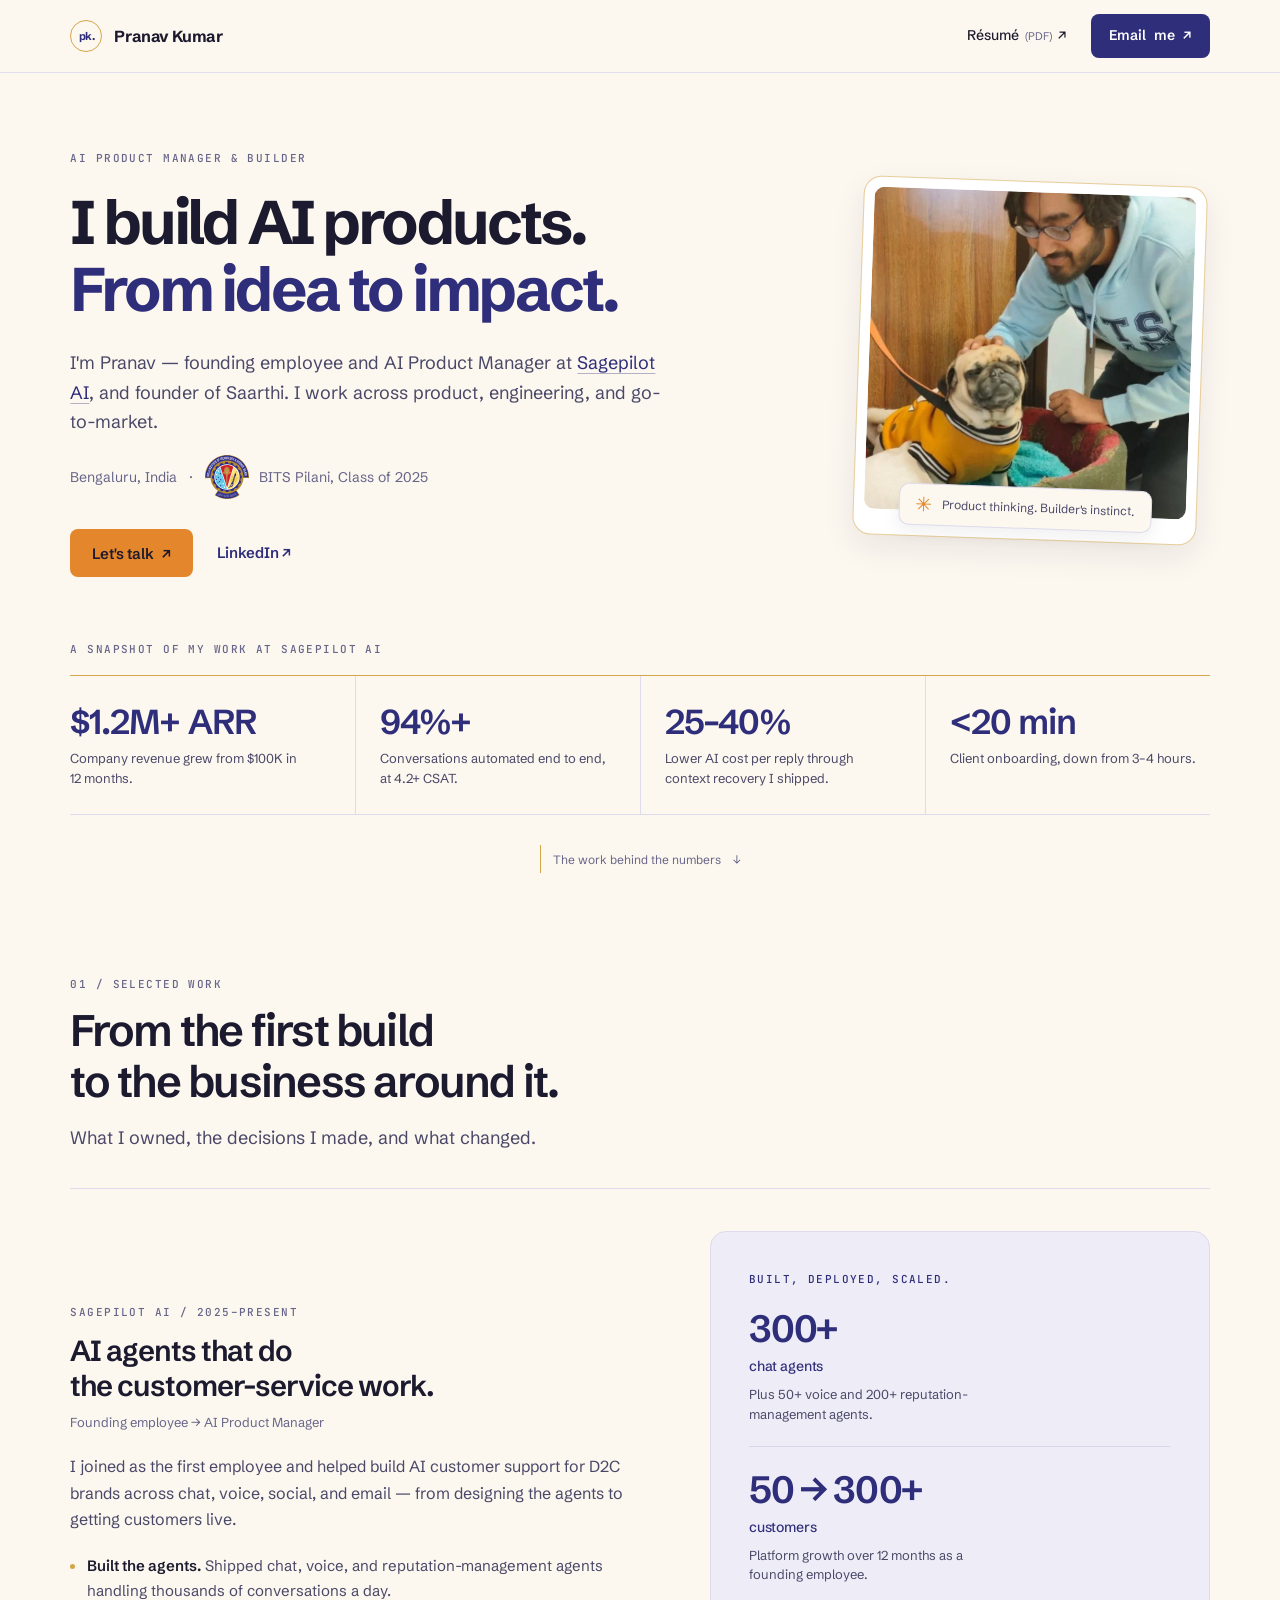
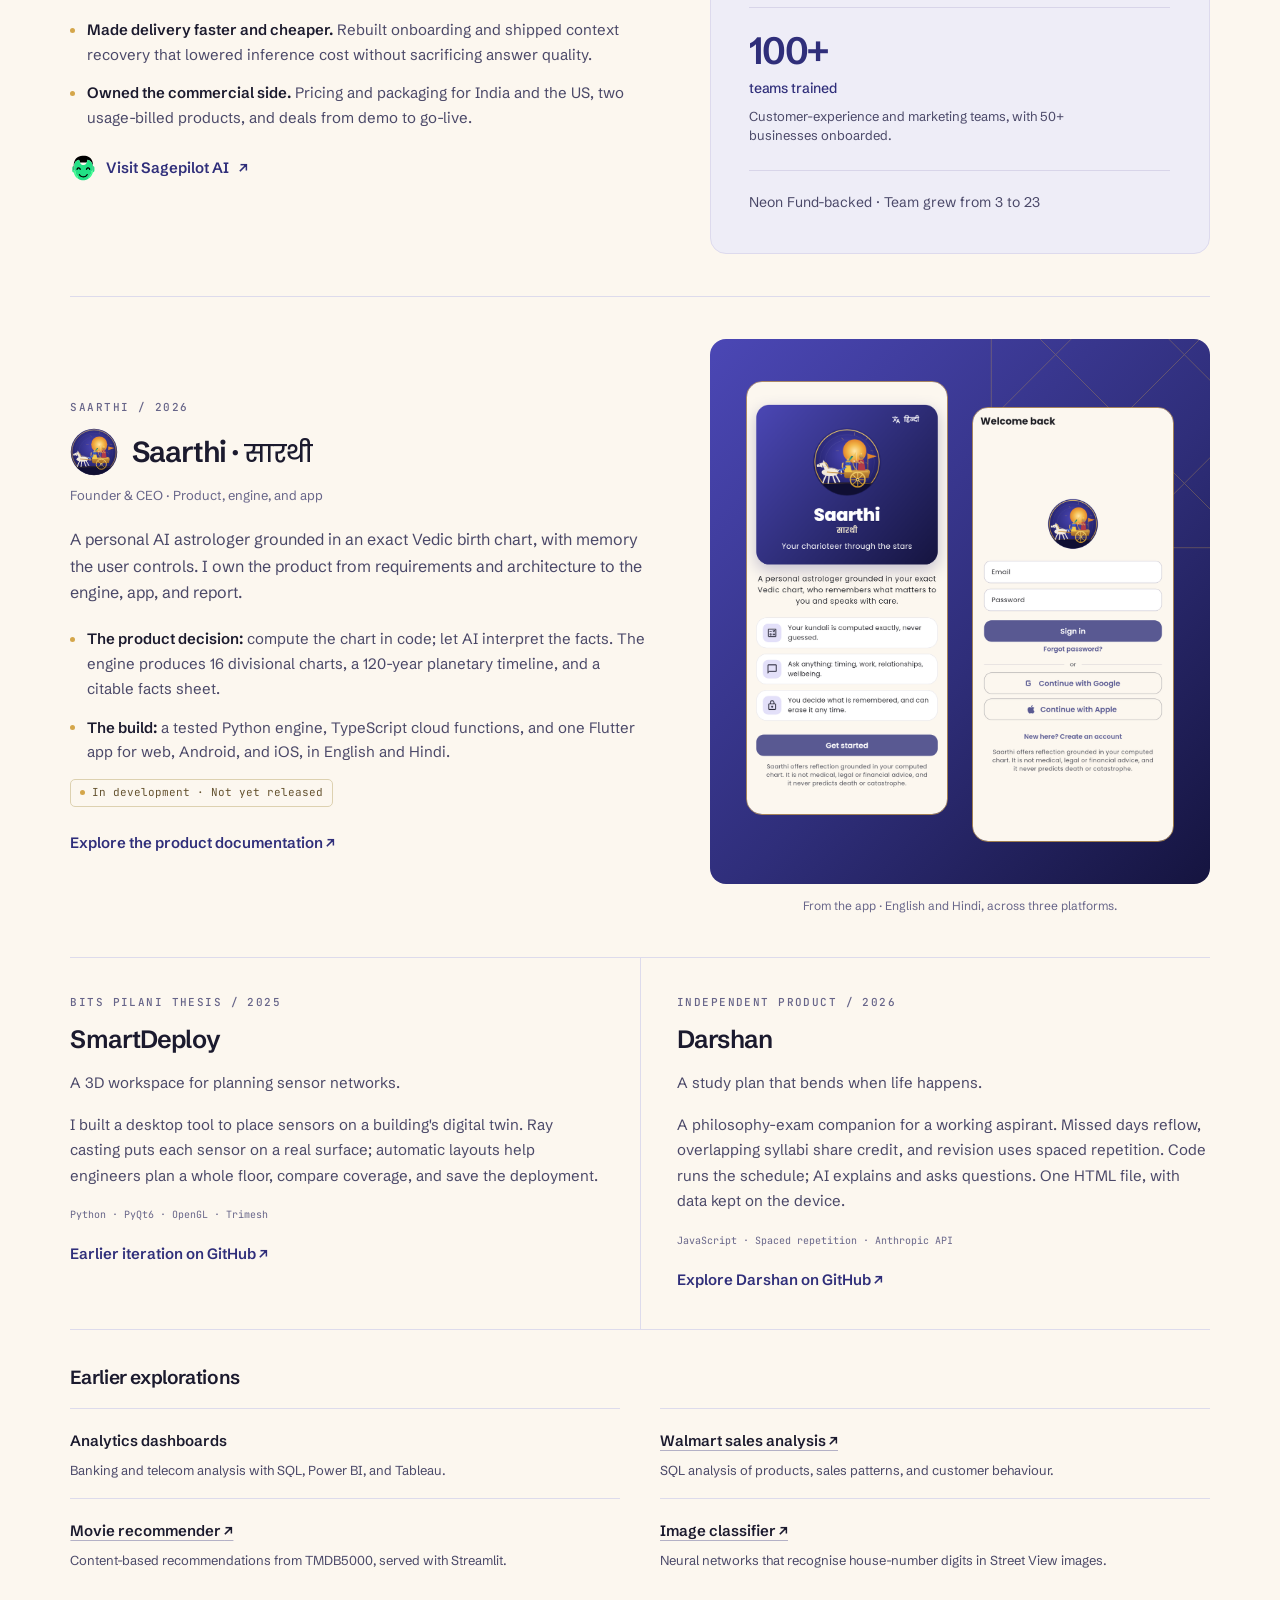
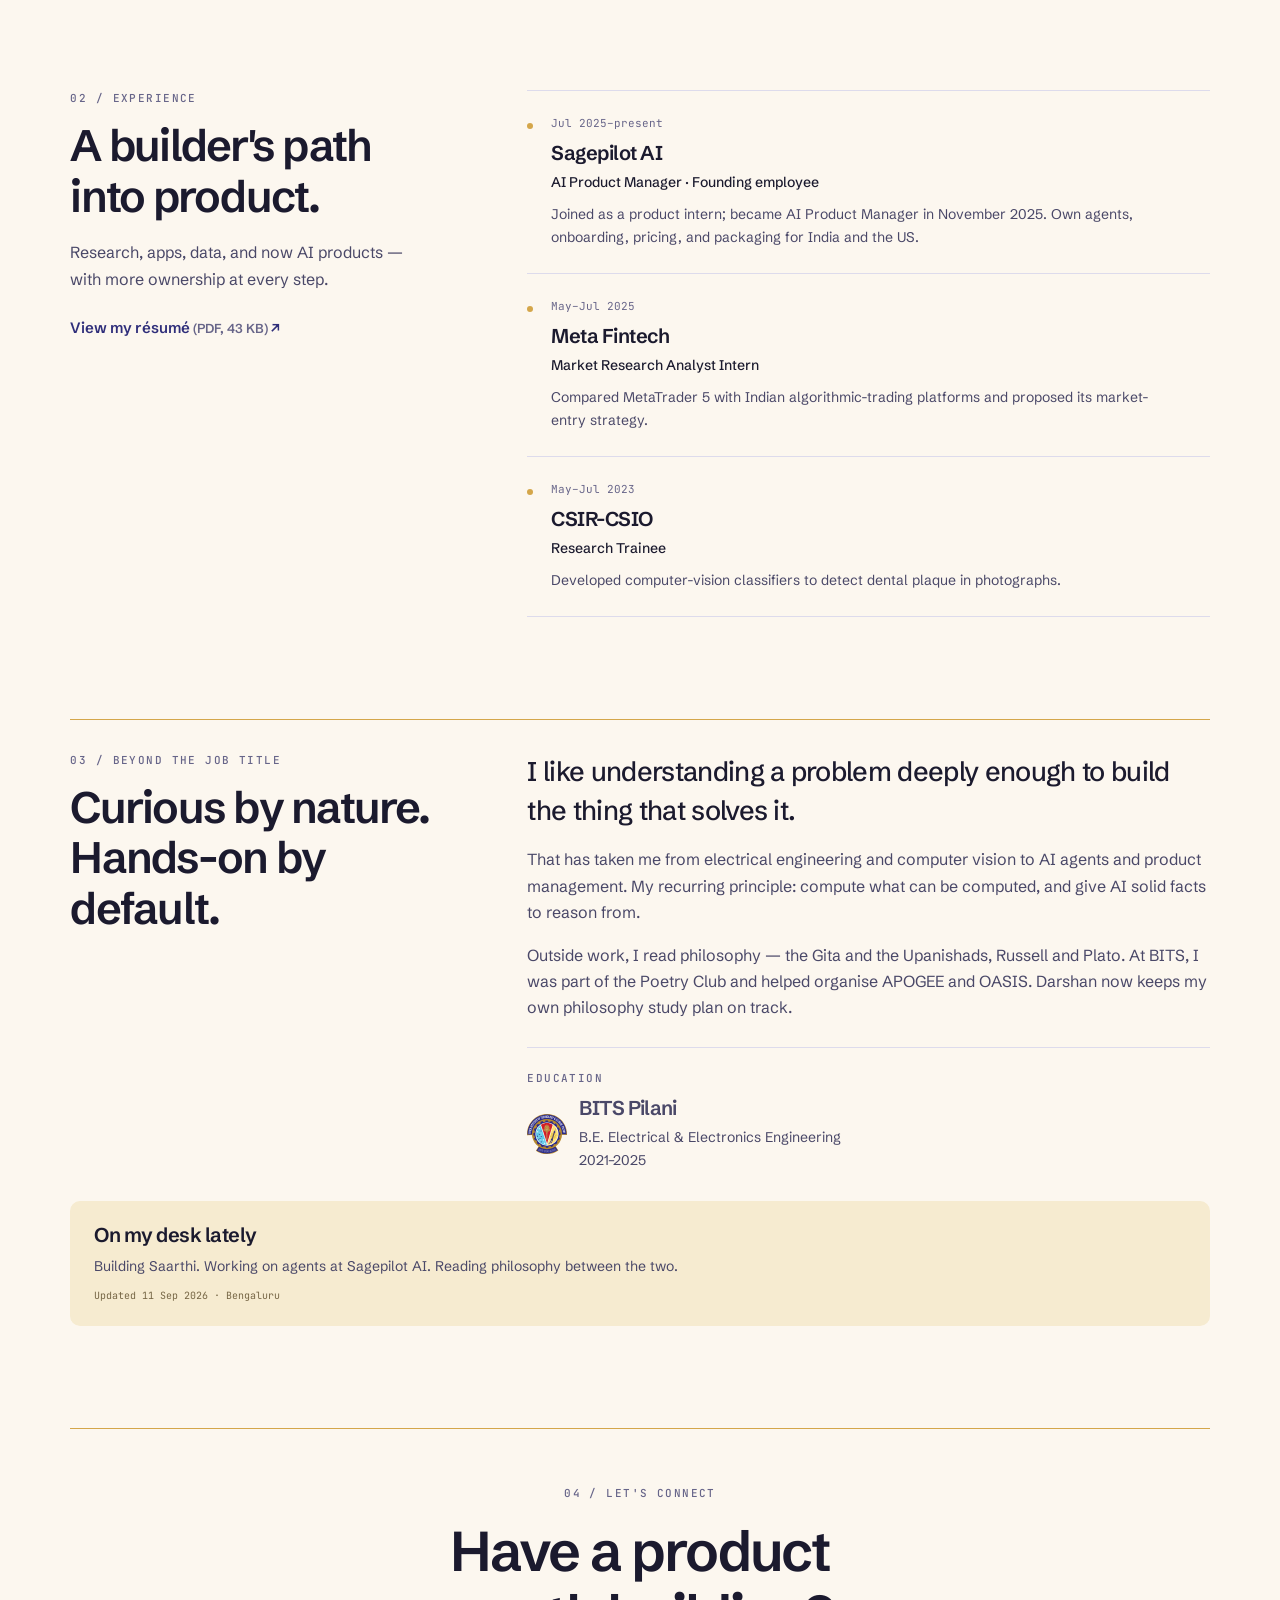
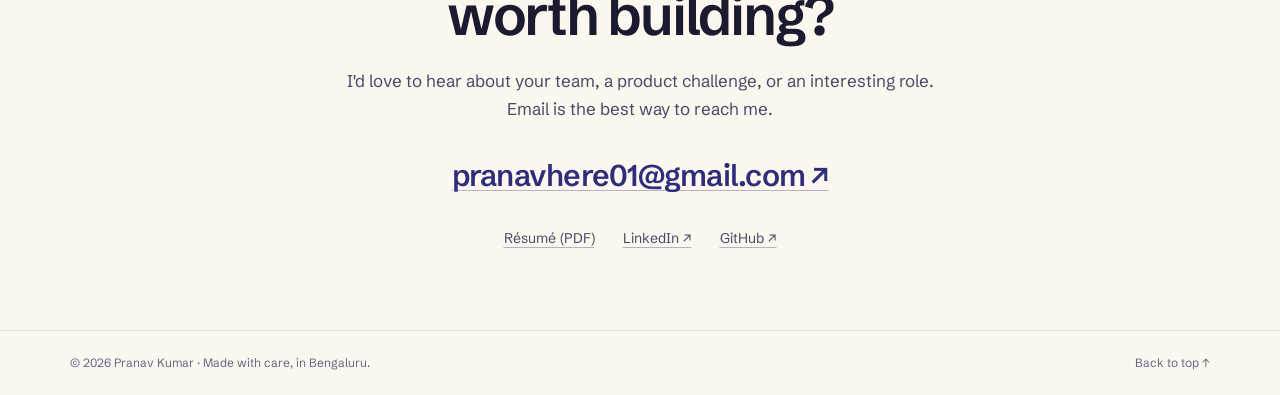
==== index.html @ fcccbfd0 "Make the BITS Pilani seal large enough to see on the live hero. Stop global max-width from collapsin" ====
<!doctype html>
<html lang="en">
<head>
  <meta charset="utf-8">
  <meta name="viewport" content="width=device-width, initial-scale=1, viewport-fit=cover">
  <meta name="color-scheme" content="light">
  <meta name="theme-color" content="#FCF7EF">
  <title>Pranav Kumar · AI Product Manager &amp; Builder</title>
  <meta name="description" content="Pranav Kumar — founding employee and AI Product Manager at Sagepilot AI, founder of Saarthi, and BITS Pilani graduate. Selected work, impact, and experience in one scroll.">
  <link rel="canonical" href="https://pranavhere01.github.io/">
  <meta property="og:type" content="website">
  <meta property="og:title" content="Pranav Kumar · AI Product Manager &amp; Builder">
  <meta property="og:description" content="From idea to impact: AI products, hands-on engineering, and go-to-market. Explore Pranav's work at Sagepilot AI, Saarthi, and beyond.">
  <meta property="og:image" content="https://pranavhere01.github.io/images/og.jpg">
  <meta property="og:url" content="https://pranavhere01.github.io/">
  <meta property="og:site_name" content="Pranav Kumar">
  <meta name="twitter:card" content="summary_large_image">
  <link rel="icon" href="favicon.svg" type="image/svg+xml">
  <link rel="preconnect" href="https://fonts.googleapis.com">
  <link rel="preconnect" href="https://fonts.gstatic.com" crossorigin>
  <link rel="preload" as="image" href="images/pranav.jpg" fetchpriority="high">
  <link rel="stylesheet" href="https://fonts.googleapis.com/css2?family=Schibsted+Grotesk:wght@400..700&family=JetBrains+Mono:wght@500&family=Poppins:wght@500;700&display=swap">
  <link rel="stylesheet" href="css/site.css">
</head>
<body id="top">
  <a class="skip" href="#main">Skip to content</a>
  <header class="site-head">
    <nav class="container nav" aria-label="Contact and résumé">
      <a class="nav-name" href="#top"><span class="monogram" aria-hidden="true">pk.</span><span>Pranav Kumar</span></a>
      <div class="nav-actions">
        <a class="nav-resume" href="files/Pranav_Kumar_Resume.pdf">Résumé <span class="nav-file">(PDF)</span><span aria-hidden="true"> ↗</span></a>
        <a class="btn-nav" href="mailto:pranavhere01@gmail.com">Email<span class="nav-cta-rest"> me</span> <span aria-hidden="true">↗</span></a>
      </div>
    </nav>
  </header>

  <main id="main" tabindex="-1">
    <section class="container hero" aria-labelledby="hero-h">
      <div class="hero-grid">
        <div class="hero-text">
          <p class="eyebrow">AI Product Manager &amp; Builder</p>
          <h1 id="hero-h">I build AI products. <br class="break-lg"><span>From idea to impact.</span></h1>
          <p class="lead">I'm Pranav — founding employee and AI Product Manager at <a href="https://www.sagepilot.ai" rel="noopener">Sagepilot AI</a>, and founder of Saarthi. I work across product, engineering, and go-to-market.</p>
          <p class="hero-context">Bengaluru, India <span aria-hidden="true">·</span> <span class="hero-school"><img class="school-logo" src="images/bits-pilani.svg" width="44" height="44" alt="BITS Pilani">BITS Pilani, Class of 2025</span></p>
          <div class="hero-actions">
            <a class="btn-primary" href="mailto:pranavhere01@gmail.com">Let's talk <span aria-hidden="true">↗</span></a>
            <a class="text-link" href="https://www.linkedin.com/in/pranav-kumar-ai" rel="noopener">LinkedIn <span aria-hidden="true">↗</span></a>
          </div>
        </div>
        <figure class="hero-media">
          <div class="portrait-frame">
            <img src="images/pranav.jpg" width="800" height="800" alt="Pranav Kumar with his pug." fetchpriority="high" decoding="async">
            <p class="portrait-note"><span aria-hidden="true">✳</span> Product thinking. Builder's instinct.</p>
          </div>
        </figure>
      </div>
      <div class="impact">
        <p class="eyebrow">A snapshot of my work at Sagepilot AI</p>
        <dl class="proof">
          <div><dt>$1.2M+<span>ARR</span></dt><dd>Company revenue grew from $100K in 12 months.</dd></div>
          <div><dt>94%+</dt><dd>Conversations automated end to end, at 4.2+ CSAT.</dd></div>
          <div><dt>25–40%</dt><dd>Lower AI cost per reply through context recovery I shipped.</dd></div>
          <div><dt>&lt;20&nbsp;min</dt><dd>Client onboarding, down from 3–4 hours.</dd></div>
        </dl>
      </div>
      <p class="scroll-note"><span class="scroll-line" aria-hidden="true"></span>The work behind the numbers <span aria-hidden="true">↓</span></p>
    </section>

    <section id="work" class="container section" aria-labelledby="work-h">
      <header class="section-head">
        <p class="eyebrow">01 / Selected work</p>
        <h2 id="work-h">From the first build <br class="break-lg">to the business around it.</h2>
        <p class="lead">What I owned, the decisions I made, and what changed.</p>
      </header>
      <article class="project project--sagepilot" id="sagepilot" aria-labelledby="sagepilot-h">
        <div class="project-content">
          <p class="eyebrow">Sagepilot AI <span aria-hidden="true">/</span> 2025–present</p>
          <h3 id="sagepilot-h">AI agents that do <br class="break-lg">the customer-service work.</h3>
          <p class="project-role">Founding employee → AI Product Manager</p>
          <p>I joined as the first employee and helped build AI customer support for D2C brands across chat, voice, social, and email — from designing the agents to getting customers live.</p>
          <ul class="outcomes">
            <li><strong>Built the agents.</strong> Shipped chat, voice, and reputation-management agents handling thousands of conversations a day.</li>
            <li><strong>Made delivery faster and cheaper.</strong> Rebuilt onboarding and shipped context recovery that lowered inference cost without sacrificing answer quality.</li>
            <li><strong>Owned the commercial side.</strong> Pricing and packaging for India and the US, two usage-billed products, and deals from demo to go-live.</li>
          </ul>
          <p class="project-links"><a class="text-link brand-cta" href="https://www.sagepilot.ai" rel="noopener"><img class="brand-cta-logo" src="images/sagepilot-mark.svg" width="26" height="26" alt="">Visit Sagepilot AI <span aria-hidden="true">↗</span></a></p>
        </div>
        <aside class="impact-panel" aria-label="Sagepilot deployment and growth figures">
          <p class="eyebrow">Built, deployed, scaled.</p>
          <dl class="deployment-stats">
            <div><dt>300+<span>chat agents</span></dt><dd>Plus 50+ voice and 200+ reputation-management agents.</dd></div>
            <div><dt>50 → 300+<span>customers</span></dt><dd>Platform growth over 12 months as a founding employee.</dd></div>
            <div><dt>100+<span>teams trained</span></dt><dd>Customer-experience and marketing teams, with 50+ businesses onboarded.</dd></div>
          </dl>
          <p class="panel-footnote">Neon Fund-backed · Team grew from 3 to 23</p>
        </aside>
      </article>

      <article class="project project--saarthi" id="saarthi" aria-labelledby="saarthi-h">
        <div class="project-content" id="saarthi-work">
          <p class="eyebrow">Saarthi <span aria-hidden="true">/</span> 2026</p>
          <div class="product-title"><img src="images/saarthi-emblem.svg" width="48" height="48" alt=""><h3 id="saarthi-h">Saarthi · <span lang="hi">सारथी</span></h3></div>
          <p class="project-role">Founder &amp; CEO · Product, engine, and app</p>
          <p>A personal AI astrologer grounded in an exact Vedic birth chart, with memory the user controls. I own the product from requirements and architecture to the engine, app, and report.</p>
          <ul class="outcomes">
            <li id="computed"><strong>The product decision:</strong> compute the chart in code; let AI interpret the facts. The engine produces 16 divisional charts, a 120-year planetary timeline, and a citable facts sheet.</li>
            <li id="built"><strong>The build:</strong> a tested Python engine, TypeScript cloud functions, and one Flutter app for web, Android, and iOS, in English and Hindi.</li>
          </ul>
          <p class="status"><span aria-hidden="true"></span>In development · Not yet released</p>
          <p class="project-links"><a class="text-link" href="https://pranavhere01.github.io/exponential-jyotish-companion-docs/" rel="noopener">Explore the product documentation <span aria-hidden="true">↗</span></a></p>
        </div>
        <figure class="product-preview">
          <div class="phone-stage">
            <svg class="chart" viewBox="0 0 200 200" fill="none" stroke="#D4A64A" stroke-width="1" aria-hidden="true" focusable="false"><rect x="1" y="1" width="198" height="198"/><path d="M1 1L199 199M199 1L1 199M100 1L199 100L100 199L1 100Z"/></svg>
            <img class="phone" src="images/saarthi-welcome-en.png" width="560" height="1211" alt="Saarthi welcome screen: Your charioteer through the stars, with a Get started button." loading="lazy" decoding="async">
            <img class="phone" src="images/saarthi-sign-in.png" width="600" height="1298" alt="Saarthi sign-in screen with account options and a note about grounded, responsible reflection." loading="lazy" decoding="async">
          </div>
          <figcaption>From the app · English and Hindi, across three platforms.</figcaption>
        </figure>
      </article>

      <div class="project-pair">
        <article class="small-project" id="smartdeploy" aria-labelledby="smartdeploy-h">
          <p class="eyebrow">BITS Pilani thesis <span aria-hidden="true">/</span> 2025</p>
          <h3 id="smartdeploy-h">SmartDeploy</h3>
          <p class="project-role">A 3D workspace for planning sensor networks.</p>
          <p>I built a desktop tool to place sensors on a building's digital twin. Ray casting puts each sensor on a real surface; automatic layouts help engineers plan a whole floor, compare coverage, and save the deployment.</p>
          <p class="stack">Python · PyQt6 · OpenGL · Trimesh</p>
          <a class="text-link" href="https://github.com/Pranavhere01/3d_mapper" rel="noopener">Earlier iteration on GitHub <span aria-hidden="true">↗</span></a>
        </article>
        <article class="small-project" id="darshan" aria-labelledby="darshan-h">
          <p class="eyebrow">Independent product <span aria-hidden="true">/</span> 2026</p>
          <h3 id="darshan-h">Darshan</h3>
          <p class="project-role">A study plan that bends when life happens.</p>
          <p>A philosophy-exam companion for a working aspirant. Missed days reflow, overlapping syllabi share credit, and revision uses spaced repetition. Code runs the schedule; AI explains and asks questions. One HTML file, with data kept on the device.</p>
          <p class="stack">JavaScript · Spaced repetition · Anthropic API</p>
          <a class="text-link" href="https://github.com/Pranavhere01/darshan-app" rel="noopener">Explore Darshan on GitHub <span aria-hidden="true">↗</span></a>
        </article>
      </div>
      <div class="earlier-work" id="earlier">
        <h3>Earlier explorations</h3>
        <ul class="explorations">
          <li id="dashboards"><span>Analytics dashboards</span><p>Banking and telecom analysis with SQL, Power BI, and Tableau.</p></li>
          <li id="walmart"><a href="https://github.com/Pranavhere01/WalmartSalesAnalysis" rel="noopener">Walmart sales analysis <span aria-hidden="true">↗</span></a><p>SQL analysis of products, sales patterns, and customer behaviour.</p></li>
          <li id="movies"><a href="https://github.com/Pranavhere01/Movie-Recommender-System" rel="noopener">Movie recommender <span aria-hidden="true">↗</span></a><p>Content-based recommendations from TMDB5000, served with Streamlit.</p></li>
          <li id="svhn"><a href="https://github.com/Pranavhere01/image-classifier" rel="noopener">Image classifier <span aria-hidden="true">↗</span></a><p>Neural networks that recognise house-number digits in Street View images.</p></li>
        </ul>
      </div>
    </section>

    <section id="experience" class="container section section-split" aria-labelledby="experience-h">
      <header class="section-head">
        <p class="eyebrow">02 / Experience</p>
        <h2 id="experience-h">A builder's path <br class="break-lg">into product.</h2>
        <p class="lead">Research, apps, data, and now AI products — with more ownership at every step.</p>
        <a class="text-link" href="files/Pranav_Kumar_Resume.pdf">View my résumé <span class="file-note">(PDF, 43 KB)</span> <span aria-hidden="true">↗</span></a>
      </header>
      <ol class="timeline">
        <li>
          <p class="timeline-date">Jul 2025–present</p>
          <h3>Sagepilot AI</h3>
          <p class="timeline-role">AI Product Manager · Founding employee</p>
          <p>Joined as a product intern; became AI Product Manager in November 2025. Own agents, onboarding, pricing, and packaging for India and the US.</p>
        </li>
        <li>
          <p class="timeline-date">May–Jul 2025</p>
          <h3>Meta Fintech</h3>
          <p class="timeline-role">Market Research Analyst Intern</p>
          <p>Compared MetaTrader 5 with Indian algorithmic-trading platforms and proposed its market-entry strategy.</p>
        </li>
        <li>
          <p class="timeline-date">May–Jul 2023</p>
          <h3>CSIR-CSIO</h3>
          <p class="timeline-role">Research Trainee</p>
          <p>Developed computer-vision classifiers to detect dental plaque in photographs.</p>
        </li>
      </ol>
    </section>

    <section id="story" class="container section section-split story" aria-labelledby="story-h">
      <header class="section-head">
        <p class="eyebrow">03 / Beyond the job title</p>
        <h2 id="story-h">Curious by nature. <br class="break-lg">Hands-on by default.</h2>
      </header>
      <div class="story-body">
        <p class="story-lead" id="bio">I like understanding a problem deeply enough to build the thing that solves it.</p>
        <p>That has taken me from electrical engineering and computer vision to AI agents and product management. My recurring principle: compute what can be computed, and give AI solid facts to reason from.</p>
        <p>Outside work, I read philosophy — the Gita and the Upanishads, Russell and Plato. At BITS, I was part of the Poetry Club and helped organise APOGEE and OASIS. Darshan now keeps my own philosophy study plan on track.</p>
        <div class="education" id="education">
          <p class="eyebrow">Education</p>
          <div class="school-heading">
            <img src="images/bits-pilani.svg" width="48" height="48" alt="BITS Pilani">
            <div>
              <h3>BITS Pilani</h3>
              <p>B.E. Electrical &amp; Electronics Engineering <span>2021–2025</span></p>
            </div>
          </div>
        </div>
      </div>
    </section>

    <aside id="now" class="container now" aria-labelledby="now-h">
      <h2 id="now-h">On my desk lately</h2>
      <p>Building Saarthi. Working on agents at Sagepilot AI. Reading philosophy between the two.</p>
      <p class="updated">Updated <time datetime="2026-09-11">11 Sep 2026</time> · Bengaluru</p>
    </aside>

    <section id="contact" class="container section contact" aria-labelledby="contact-h">
      <p class="eyebrow">04 / Let's connect</p>
      <h2 id="contact-h">Have a product <br class="break-lg">worth building?</h2>
      <p class="lead">I'd love to hear about your team, a product challenge, or an interesting role. Email is the best way to reach me.</p>
      <a class="contact-email" href="mailto:pranavhere01@gmail.com">pranavhere01@gmail.com <span aria-hidden="true">↗</span></a>
      <div class="contact-links">
        <a href="files/Pranav_Kumar_Resume.pdf">Résumé (PDF)</a>
        <a href="https://www.linkedin.com/in/pranav-kumar-ai" rel="noopener">LinkedIn <span aria-hidden="true">↗</span></a>
        <a href="https://github.com/Pranavhere01" rel="noopener">GitHub <span aria-hidden="true">↗</span></a>
      </div>
    </section>
  </main>
  <footer class="site-foot">
    <div class="container foot">
      <p>© 2026 Pranav Kumar <span aria-hidden="true">·</span> Made with care, in Bengaluru.</p>
      <a href="#top">Back to top <span aria-hidden="true">↑</span></a>
    </div>
  </footer>
</body>
</html>
---- css/site.css ----
/* Pranav Kumar — a continuous portfolio, readable with or without motion. */
@font-face {
  font-family: "Schibsted Fallback";
  src: local("Arial"), local("Helvetica Neue");
  size-adjust: 104.5%;
  ascent-override: 98%;
  descent-override: 26%;
  line-gap-override: 0%;
}

:root {
  color-scheme: light;
  --cream: #FCF7EF;
  --white: #FFFFFF;
  --ink: #1B1A2E;
  --muted: #4A4868;
  --muted-2: #676589;
  --line: #DDDBEC;
  --indigo: #2F2E7A;
  --indigo-deep: #15143F;
  --saffron: #E4862B;
  --gold: #D4A64A;
  --gold-soft: #F6EBD0;
  --lavender: #EEEDF7;
  --font-sans: "Schibsted Grotesk", "Schibsted Fallback", Arial, sans-serif;
  --font-mono: "JetBrains Mono", ui-monospace, "SF Mono", Menlo, monospace;
  --font-deva: Poppins, "Noto Sans Devanagari", "Kohinoor Devanagari", Mangal, sans-serif;
  --page-max: 1200px;
  --pad: clamp(20px, 5.5vw, 80px);
  --section-space: clamp(72px, 8vw, 112px);
  --ease: cubic-bezier(.2, .7, .2, 1);
}

*, *::before, *::after { box-sizing: border-box; }
html {
  scroll-padding-top: calc(94px + env(safe-area-inset-top, 0px));
  overflow-x: clip;
  -webkit-text-size-adjust: 100%;
  text-size-adjust: 100%;
}
body {
  margin: 0;
  background: var(--cream);
  color: var(--ink);
  font-family: var(--font-sans);
  font-size: 17px;
  line-height: 1.65;
  -webkit-font-smoothing: antialiased;
  overflow-x: clip;
  padding-left: env(safe-area-inset-left, 0px);
  padding-right: env(safe-area-inset-right, 0px);
}
h1, h2, h3, h4, p, dl, dt, dd, ul, ol, figure, blockquote, address { margin: 0; }
ul, ol { padding: 0; list-style: none; }
img { display: block; max-width: 100%; height: auto; }
.school-logo, .brand-cta-logo, .product-title > img, .school-heading > img {
  max-width: none;
  height: auto;
}
address { font-style: normal; }
button, input, textarea { font: inherit; }
h1, h2, h3 { text-wrap: balance; }
p, li, dd { text-wrap: pretty; }
p + p { margin-top: 1em; }
::selection { background: var(--gold-soft); color: var(--ink); }
a {
  color: var(--indigo);
  text-decoration-thickness: 1px;
  text-decoration-color: rgba(47, 46, 122, .35);
  text-underline-offset: 4px;
  touch-action: manipulation;
  -webkit-tap-highlight-color: rgba(47, 46, 122, .16);
  transition: color 160ms var(--ease), background-color 160ms var(--ease), text-decoration-color 160ms var(--ease);
}
a:hover { color: var(--indigo-deep); text-decoration-color: var(--saffron); }
:focus-visible { outline: 2px solid var(--indigo); outline-offset: 5px; border-radius: 3px; }
:lang(hi) { font-family: var(--font-deva); }
.container { width: min(100% - 2 * var(--pad), var(--page-max)); margin-inline: auto; }
.section { margin-top: var(--section-space); }
.eyebrow {
  color: var(--muted-2);
  font-family: var(--font-mono);
  font-size: 11px;
  font-weight: 500;
  line-height: 1.6;
  letter-spacing: .13em;
  text-transform: uppercase;
}
.lead { max-width: 650px; color: var(--muted); font-size: 18px; line-height: 1.65; }
.meta, .caption, .file-note { color: var(--muted-2); font-size: 13px; line-height: 1.6; }
.caption { margin-top: 12px; }
.text-link { font-size: 15px; font-weight: 600; text-decoration: none; }
.text-link:hover { text-decoration: underline; }
.ext { display: inline-block; font-size: .9em; }
.skip {
  position: fixed;
  z-index: 100;
  left: 16px;
  top: -100px;
  padding: 10px 16px;
  background: var(--indigo);
  color: var(--white);
  border-radius: 8px;
  text-decoration: none;
}
.skip:focus { top: 12px; color: var(--white); }
.visually-hidden { position: absolute; width: 1px; height: 1px; overflow: hidden; clip: rect(0 0 0 0); white-space: nowrap; }

/* A quiet, one-row header keeps the two useful actions close. */
.site-head {
  position: sticky;
  z-index: 30;
  top: 0;
  padding-top: env(safe-area-inset-top, 0px);
  border-bottom: 1px solid rgba(221, 219, 236, .8);
  background: rgba(252, 247, 239, .96);
  backdrop-filter: blur(12px);
  -webkit-backdrop-filter: blur(12px);
}
.nav { min-height: 72px; display: flex; align-items: center; justify-content: space-between; gap: 16px; }
.nav-name { min-height: 44px; display: inline-flex; align-items: center; gap: 12px; color: var(--ink); font-size: 16px; font-weight: 700; letter-spacing: -.025em; text-decoration: none; white-space: nowrap; }
.monogram { display: inline-flex; align-items: center; justify-content: center; width: 32px; height: 32px; flex: 0 0 auto; border: 1px solid var(--gold); border-radius: 50%; color: var(--indigo); font-size: 11px; letter-spacing: -.04em; }
.nav-actions { display: flex; align-items: center; gap: 24px; }
.nav-resume { min-height: 44px; display: inline-flex; align-items: center; gap: 6px; color: var(--ink); font-size: 14px; font-weight: 500; text-decoration: none; white-space: nowrap; }
.nav-resume:hover { text-decoration: underline; }
.nav-file { color: var(--muted-2); font-size: 11px; font-weight: 400; }
.btn-nav, .btn-primary { display: inline-flex; align-items: center; justify-content: center; gap: 8px; width: fit-content; max-width: 100%; border-radius: 8px; font-weight: 600; text-decoration: none; }
.btn-nav { min-height: 44px; padding: 8px 18px; background: var(--indigo); color: var(--white); font-size: 14px; }
.btn-nav:hover { background: var(--indigo-deep); color: var(--white); }
.btn-primary { min-height: 48px; padding: 12px 22px; background: var(--saffron); color: var(--ink); font-size: 15px; line-height: 1.4; }
.btn-primary:hover { background: #D97B24; color: var(--ink); }

/* Introduction */
.hero { padding-top: clamp(44px, 6vw, 80px); }
.hero-grid { display: grid; grid-template-columns: minmax(0, 1.5fr) minmax(0, 1fr); align-items: center; gap: clamp(36px, 6vw, 80px); }
.hero-text { min-width: 0; }
.hero .eyebrow { margin-bottom: 22px; }
.hero h1 { font-size: clamp(38px, 4.8vw, 68px); font-weight: 700; line-height: 1.08; letter-spacing: -.052em; }
.hero h1 span { color: var(--indigo); }
.hero .lead { margin-top: 26px; font-size: clamp(16px, 1.5vw, 18px); }
.hero-context { margin-top: 18px; color: var(--muted-2); font-size: 14px; display: flex; flex-wrap: wrap; align-items: center; gap: 8px 12px; }
.hero-school { display: inline-flex; align-items: center; gap: 10px; }
.school-logo { width: 44px; height: 44px; flex: 0 0 44px; }
.hero-actions { margin-top: 30px; display: flex; flex-wrap: wrap; align-items: center; gap: 16px 24px; }
.hero-media { width: min(100%, 360px); justify-self: end; padding: 10px 8px 16px; }
.portrait-frame { position: relative; padding: 10px; border: 1px solid rgba(212, 166, 74, .55); border-radius: 18px; background: var(--white); transform: rotate(2deg); box-shadow: 0 12px 32px rgba(27, 26, 46, .08); }
.portrait-frame > img { width: 100%; aspect-ratio: 1; object-fit: cover; border-radius: 10px; }
.portrait-note { position: relative; display: flex; align-items: center; gap: 10px; width: fit-content; max-width: calc(100% - 12px); margin: -27px auto 0; padding: 10px 16px; border: 1px solid var(--line); border-radius: 10px; background: var(--cream); box-shadow: 0 6px 18px rgba(27, 26, 46, .07); color: var(--muted); font-size: 12px; line-height: 1.5; }
.portrait-note img { width: 28px; height: 28px; flex: 0 0 auto; }
.portrait-note b, .portrait-note strong { display: block; color: var(--ink); font-size: 13px; font-weight: 600; }
.portrait-note span { display: block; color: var(--saffron); font-size: 20px; line-height: 1; }

/* Four outcomes are visible together, including on mobile. */
.impact { margin-top: clamp(44px, 5vw, 64px); }
.impact > .eyebrow { margin-bottom: 16px; }
.proof { display: grid; grid-template-columns: repeat(4, minmax(0, 1fr)); border-top: 1px solid var(--gold); border-bottom: 1px solid var(--line); }
.proof > div { padding: 26px 24px; min-width: 0; }
.proof > div:first-child { padding-left: 0; }
.proof > div:last-child { padding-right: 0; }
.proof > div + div { border-left: 1px solid var(--line); }
.proof dt { color: var(--indigo); font-size: clamp(23px, 2.7vw, 36px); font-weight: 620; line-height: 1.15; letter-spacing: -.03em; font-variant-numeric: lining-nums; }
.proof dt span { display: inline; margin-left: .22em; }
.proof dd { margin-top: 8px; color: var(--muted); font-size: 13px; line-height: 1.5; }
.proof dd strong { color: var(--ink); font-weight: 600; }
.proof dd span { display: block; }
.scroll-note { display: flex; align-items: center; justify-content: center; gap: 12px; margin-top: 30px; color: var(--muted-2); font-size: 12px; }
.scroll-line { display: inline-block; width: 1px; height: 28px; background: var(--gold); }

/* Work stays fully open: scope, contribution and evidence in one place. */
.section-head { margin-bottom: 36px; }
.section-head .eyebrow, .section-split > header .eyebrow { margin-bottom: 12px; }
h2 { font-size: clamp(30px, 3.5vw, 44px); font-weight: 620; line-height: 1.15; letter-spacing: -.04em; }
.section-head .lead { margin-top: 16px; }
.project { display: grid; grid-template-columns: minmax(0, 1.15fr) minmax(0, 1fr); align-items: center; gap: clamp(28px, 5vw, 64px); padding: 42px 0; border-top: 1px solid var(--line); }
.project-content { min-width: 0; }
.project-content > .eyebrow { margin-bottom: 12px; }
h3 { font-size: 29px; font-weight: 620; line-height: 1.2; letter-spacing: -.035em; }
.project h3 a, .small-project h3 a, .timeline h3 a, .explorations h4 a { color: inherit; text-decoration: none; }
.project h3 a:hover, .small-project h3 a:hover, .timeline h3 a:hover, .explorations h4 a:hover { color: var(--indigo); text-decoration: underline; }
.project-role { margin-top: 9px; color: var(--muted-2); font-size: 13px; line-height: 1.6; }
.project-content > p:not(.eyebrow):not(.project-role):not(.project-links):not(.stack):not(.status) { margin-top: 20px; color: var(--muted); font-size: 16px; line-height: 1.65; }
.outcomes { display: grid; gap: 14px; margin-top: 22px; }
.outcomes li { position: relative; padding-left: 17px; color: var(--muted); font-size: 15px; line-height: 1.65; }
.outcomes li::before { content: ""; position: absolute; left: 0; top: .65em; width: 5px; height: 5px; border-radius: 50%; background: var(--gold); }
.outcomes strong { color: var(--ink); font-weight: 600; }
.project-links { display: flex; flex-wrap: wrap; align-items: center; gap: 12px 24px; margin-top: 24px; font-size: 14px; }
.project-links a { font-weight: 600; }
.brand-cta { display: inline-flex; align-items: center; gap: 10px; text-decoration: none; }
.brand-cta:hover { text-decoration: underline; }
.brand-cta-logo { width: 26px; height: 26px; flex: 0 0 auto; }
.impact-panel { padding: clamp(24px, 3vw, 40px); background: var(--lavender); border: 1px solid #DDDAED; border-radius: 16px; }
.impact-panel > .eyebrow { margin-bottom: 20px; color: var(--indigo); }
.impact-panel h4 { font-size: 23px; line-height: 1.25; letter-spacing: -.03em; }
.deployment-stats { display: grid; gap: 22px; }
.deployment-stats > div { min-width: 0; }
.deployment-stats > div + div { padding-top: 22px; border-top: 1px solid #D8D5E9; }
.deployment-stats dt { color: var(--indigo); font-size: clamp(25px, 3vw, 38px); font-weight: 620; line-height: 1.1; letter-spacing: -.05em; }
.deployment-stats dt span { display: block; margin-top: 6px; font-size: 14px; line-height: 1.5; letter-spacing: -.01em; font-weight: 500; }
.deployment-stats dd { max-width: 320px; margin-top: 8px; color: var(--muted); font-size: 13px; line-height: 1.5; }
.panel-footnote { margin-top: 24px; padding-top: 20px; border-top: 1px solid #D8D5E9; color: var(--muted); font-size: 14px; line-height: 1.7; }
.panel-footnote strong { color: var(--indigo); }
.product-title { display: flex; align-items: center; gap: 14px; }
.product-title > img { width: 48px; height: 48px; flex: 0 0 auto; }
.product-title h3 :lang(hi) { font-size: .85em; font-weight: 500; }
.status { display: inline-flex; align-items: center; gap: 7px; margin-top: 14px; padding: 4px 9px; border: 1px solid #DDD1B0; border-radius: 5px; color: #655330; font-family: var(--font-mono); font-size: 11px; line-height: 1.6; }
.status > span { display: none; }
.status::before { content: ""; width: 5px; height: 5px; border-radius: 50%; background: var(--gold); }
.product-preview { min-width: 0; }
.phone-stage { position: relative; display: grid; grid-template-columns: repeat(2, minmax(0, 1fr)); align-items: start; gap: clamp(12px, 2vw, 24px); padding: clamp(22px, 3.5vw, 42px) clamp(20px, 3vw, 36px); overflow: hidden; isolation: isolate; border-radius: 16px; background: linear-gradient(135deg, #4B47B5 0%, #2F2E7A 55%, #15143F 100%); }
.phone-stage .chart { position: absolute; top: -50px; right: -40px; width: 260px; height: 260px; opacity: .3; }
.chart rect, .chart path { vector-effect: non-scaling-stroke; }
.phone { position: relative; z-index: 1; width: 100%; min-width: 0; border: 1px solid rgba(212, 166, 74, .7); border-radius: 16px; }
.phone + .phone { margin-top: 26px; }
.product-preview figcaption { margin-top: 12px; color: var(--muted-2); font-size: 12px; text-align: center; }
.project-pair { display: grid; grid-template-columns: repeat(2, minmax(0, 1fr)); border-top: 1px solid var(--line); border-bottom: 1px solid var(--line); }
.small-project { min-width: 0; padding: 36px 36px 36px 0; }
.small-project + .small-project { padding-left: 36px; padding-right: 0; border-left: 1px solid var(--line); }
.small-project > .text-link { display: inline-block; margin-top: 18px; }
.small-project > .eyebrow { margin-bottom: 12px; }
.small-project h3 { font-size: 25px; }
.small-project > p:not(.eyebrow):not(.stack):not(.project-links) { margin-top: 16px; color: var(--muted); font-size: 15px; line-height: 1.7; }
.stack { margin-top: 18px; color: var(--muted-2); font-family: var(--font-mono); font-size: 10px; line-height: 1.8; }
.earlier-work { margin-top: 36px; }
.earlier-work > h3 { font-size: 19px; letter-spacing: -.02em; }
.earlier-work > .eyebrow { margin-bottom: 20px; }
.explorations { display: grid; grid-template-columns: repeat(2, minmax(0, 1fr)); column-gap: 40px; margin-top: 20px; }
.explorations > li, .explorations > div, .explorations > article { min-width: 0; padding: 17px 0; border-top: 1px solid var(--line); }
.explorations > li > a, .explorations > li > span { color: var(--ink); font-size: 15px; font-weight: 600; }
.explorations h4 { font-size: 15px; font-weight: 600; line-height: 1.5; }
.explorations p { margin-top: 6px; color: var(--muted); font-size: 13px; line-height: 1.6; }

/* The short career story follows the work, without a detour. */
.section-split { display: grid; grid-template-columns: minmax(0, .7fr) minmax(0, 1.3fr); align-items: start; gap: clamp(36px, 7vw, 96px); }
.section-split > header .lead { margin-top: 18px; font-size: 16px; }
.section-split > header .text-link { display: inline-block; margin-top: 24px; }
.section-split > header .file-note { margin-top: 8px; }
.timeline { border-top: 1px solid var(--line); }
.timeline > li, .timeline > article, .timeline > div { position: relative; padding: 24px 0 24px 24px; border-bottom: 1px solid var(--line); }
.timeline > li::before, .timeline > article::before, .timeline > div::before { content: ""; position: absolute; top: 32px; left: 0; width: 6px; height: 6px; border-radius: 50%; background: var(--gold); }
.timeline-date { margin-bottom: 9px; color: var(--muted-2); font-family: var(--font-mono); font-size: 11px; line-height: 1.5; }
.timeline h3 { font-size: 20px; letter-spacing: -.025em; }
.timeline > li > p:not(.timeline-date):not(.timeline-role) { margin-top: 9px; color: var(--muted); font-size: 14px; line-height: 1.65; }
.timeline-role { margin-top: 6px; color: var(--ink); font-size: 14px; font-weight: 500; }
.company-note { margin-top: 7px; color: var(--muted); font-size: 14px; line-height: 1.65; }
.story { padding-top: 32px; border-top: 1px solid var(--gold); }
.story-body { min-width: 0; }
.story-lead { color: var(--ink); font-size: clamp(22px, 2.2vw, 27px); font-weight: 500; line-height: 1.45; letter-spacing: -.025em; }
.story-body > p:not(.story-lead) { color: var(--muted); font-size: 16px; }
.education { margin-top: 26px; padding-top: 22px; border-top: 1px solid var(--line); color: var(--muted); font-size: 14px; }
.education .eyebrow { margin-bottom: 9px; }
.education h3 { font-size: 20px; }
.school-heading { display: flex; align-items: center; gap: 12px; }
.school-heading > img { width: 40px; height: 40px; flex: 0 0 auto; }
.education h3 + p { margin-top: 6px; }
.education strong, .education b { color: var(--ink); font-weight: 600; }
.education span { display: block; }
.now { margin-top: 28px; padding: 22px 24px; background: var(--gold-soft); border-radius: 10px; }
.now h2 { font-size: 20px; letter-spacing: -.025em; }
.now h3 { font-size: 16px; font-weight: 600; letter-spacing: -.015em; }
.now p { margin-top: 9px; color: var(--muted); font-size: 14px; }
.now .updated, .updated { color: #756544; font-family: var(--font-mono); font-size: 10px; line-height: 1.7; }
.contact { padding: 56px 0 16px; border-top: 1px solid var(--gold); text-align: center; }
.contact > .eyebrow { margin-bottom: 16px; }
.contact h2 { max-width: 790px; margin-inline: auto; font-size: clamp(34px, 4.5vw, 56px); }
.contact .lead { max-width: 590px; margin: 20px auto 0; font-size: 17px; }
.contact-email { display: inline-block; max-width: 100%; margin-top: 28px; color: var(--indigo); font-size: clamp(17px, 2.6vw, 30px); font-weight: 600; letter-spacing: -.025em; overflow-wrap: anywhere; }
.contact-links { display: flex; flex-wrap: wrap; align-items: center; justify-content: center; gap: 16px 28px; margin-top: 26px; color: var(--muted); font-size: 14px; }
.contact-links a { color: var(--muted); }
.site-foot { margin-top: 64px; padding-bottom: env(safe-area-inset-bottom, 0px); border-top: 1px solid var(--line); }
.foot { display: flex; align-items: center; justify-content: space-between; gap: 12px 24px; padding: 22px 0; color: var(--muted-2); font-size: 12px; }
.foot a { color: var(--muted-2); text-decoration: none; }
.foot a:hover { text-decoration: underline; }

@media (max-width: 999px) {
  .hero-grid { grid-template-columns: minmax(0, 1.4fr) minmax(0, 1fr); gap: 36px; }
  .hero h1 { font-size: clamp(38px, 5.4vw, 56px); }
  .proof > div { padding: 24px 18px; }
  .project { grid-template-columns: minmax(0, 1.1fr) minmax(0, 1fr); gap: 32px; }
  .deployment-stats { gap: 12px; }
  .deployment-stats dt { font-size: 29px; }
  .impact-panel { padding: 26px; }
  .phone-stage { padding: 28px 22px; gap: 14px; }
  .section-split { grid-template-columns: minmax(0, .75fr) minmax(0, 1.25fr); gap: 36px; }
}

@media (max-width: 767px) {
  :root { --pad: clamp(16px, 5vw, 28px); --section-space: 56px; }
  html { scroll-padding-top: calc(64px + env(safe-area-inset-top, 0px)); }
  body { font-size: 16px; }
  h1, h2, h3 { text-wrap: pretty; }
  .nav { min-height: 56px; gap: 10px; }
  .nav-actions { gap: 10px; }
  .nav-file { display: none; }
  .hero { padding-top: 28px; }
  .hero-grid { grid-template-columns: minmax(0, 1fr); gap: 28px; }
  .hero h1 { max-width: 610px; font-size: clamp(30px, 8vw, 44px); letter-spacing: -.048em; }
  .hero .lead { max-width: 600px; font-size: 16px; }
  .hero-media { width: min(62%, 240px); justify-self: center; }
  .portrait-frame { transform: rotate(1.2deg); }
  .hero-context { max-width: 460px; font-size: 13px; }
  .hero-actions { gap: 14px 20px; margin-top: 22px; }
  .proof { grid-template-columns: repeat(2, minmax(0, 1fr)); }
  .proof > div { padding: 18px 14px; }
  .proof > div:nth-child(odd) { padding-left: 0; border-left: 0; }
  .proof > div:nth-child(even) { padding-right: 0; }
  .proof > div:nth-child(n + 3) { border-top: 1px solid var(--line); }
  .proof dt { font-size: clamp(22px, 6.2vw, 28px); }
  .proof dt span { display: block; margin-left: 0; margin-top: 4px; font-size: 12px; letter-spacing: -.01em; }
  .proof dd { font-size: 12px; }
  .scroll-note { margin-top: 22px; }
  .section { margin-top: 56px; }
  .section-head { margin-bottom: 24px; }
  .section-head .lead { font-size: 16px; }
  h2 { font-size: clamp(26px, 7vw, 34px); }
  .project { grid-template-columns: minmax(0, 1fr); gap: 22px; padding: 28px 0; }
  .project h3 { font-size: 24px; }
  .project-role { font-size: 12px; }
  .impact-panel { padding: 22px; }
  .deployment-stats { gap: 16px; }
  .deployment-stats dt { font-size: clamp(26px, 6vw, 34px); }
  .phone-stage { padding: 20px 16px 24px; gap: 12px; align-items: stretch; }
  .phone-stage .chart { width: 160px; height: 160px; top: -36px; right: -28px; }
  .phone { border-radius: 14px; }
  .phone + .phone { margin-top: 0; }
  .product-preview { width: min(100%, 420px); justify-self: center; }
  .project-pair { gap: 0; }
  .small-project { padding: 24px 20px 24px 0; }
  .small-project + .small-project { padding-left: 20px; }
  .small-project h3 { font-size: 22px; }
  .explorations { column-gap: 24px; }
  .section-split { grid-template-columns: minmax(0, 1fr); gap: 24px; }
  .section-split > header .lead { max-width: 460px; }
  .section-split > header .text-link { margin-top: 16px; }
  .timeline > li, .timeline > article, .timeline > div { padding-top: 18px; padding-bottom: 18px; }
  .timeline > li::before, .timeline > article::before, .timeline > div::before { top: 26px; }
  .now { margin-top: 22px; padding: 18px 18px; }
  .contact { padding-top: 36px; }
  .contact .lead { font-size: 16px; }
  .contact-links { gap: 12px 20px; }
  .contact-links a, .foot a { min-height: 44px; display: inline-flex; align-items: center; }
  .site-foot { margin-top: 40px; }
  .foot { flex-wrap: wrap; padding: 18px 0; font-size: 11px; }
}

@media (max-width: 539px) {
  .break-lg { display: none; }
  .nav-name { font-size: 14px; gap: 8px; }
  .monogram { width: 28px; height: 28px; font-size: 10px; }
  .nav-actions { gap: 8px; flex-shrink: 0; }
  .nav-resume { font-size: 13px; gap: 4px; padding-inline: 2px; }
  .btn-nav { min-height: 44px; padding: 8px 12px; font-size: 13px; }
  .hero .eyebrow { max-width: none; font-size: 10px; letter-spacing: .12em; margin-bottom: 14px; }
  .hero h1 { font-size: clamp(28px, 8.5vw, 34px); }
  .hero .lead { margin-top: 16px; font-size: 16px; }
  .hero-media { width: min(72%, 220px); }
  .portrait-note { max-width: calc(100% - 8px); padding: 8px 10px; font-size: 11px; }
  .portrait-note strong, .portrait-note b { font-size: 12px; }
  .impact { margin-top: 28px; }
  .impact > .eyebrow { font-size: 10px; }
  .proof > div { padding: 16px 12px; }
  .proof dt { font-size: clamp(20px, 6vw, 24px); }
  .proof dd { font-size: 12px; line-height: 1.45; }
  .section-head .eyebrow { font-size: 10px; }
  .project-content > p:not(.eyebrow):not(.project-role):not(.project-links):not(.stack):not(.status) { font-size: 15px; }
  .outcomes li { font-size: 14px; }
  .impact-panel { padding: 20px 16px; }
  .deployment-stats { gap: 14px; }
  .deployment-stats dt { font-size: clamp(24px, 7vw, 30px); }
  .deployment-stats dd { font-size: 12px; }
  .panel-footnote { font-size: 13px; }
  .phone-stage { grid-template-columns: minmax(0, 1fr) minmax(0, 1fr); padding: 16px 12px 18px; gap: 10px; }
  .phone { border-radius: 12px; max-width: 180px; justify-self: center; }
  .product-title { gap: 10px; align-items: flex-start; }
  .product-title > img { width: 36px; height: 36px; }
  .product-title h3 { font-size: 22px; }
  .project-pair, .explorations { grid-template-columns: minmax(0, 1fr); }
  .small-project, .small-project + .small-project { padding: 24px 0; border-left: 0; }
  .small-project + .small-project { border-top: 1px solid var(--line); }
  .small-project > p:not(.eyebrow):not(.stack):not(.project-links) { font-size: 14px; }
  .btn-primary { width: auto; max-width: 100%; }
  .hero-actions { flex-direction: row; flex-wrap: wrap; align-items: center; }
  .hero-actions .text-link { min-height: 44px; display: inline-flex; align-items: center; }
  .contact { text-align: left; }
  .contact h2 { font-size: clamp(28px, 8vw, 34px); }
  .contact .lead { margin-top: 16px; }
  .contact-email { font-size: 18px; }
  .contact-links { justify-content: flex-start; gap: 8px 18px; }
  .foot { display: grid; gap: 4px; }
}

@media (max-width: 380px) {
  .nav-cta-rest { display: none; }
  .monogram { display: none; }
  .nav { gap: 8px; }
  .nav-name { min-width: 0; }
  .hero h1 { font-size: 28px; }
  .hero-actions { gap: 12px; }
  .proof dt { font-size: 20px; }
  .proof > div { padding-top: 14px; padding-bottom: 14px; }
  .proof > div:nth-child(even) { padding-left: 12px; }
  .deployment-stats dt { font-size: 24px; }
  .contact-email { font-size: 16px; }
}

@media (prefers-reduced-motion: no-preference) {
  html { scroll-behavior: smooth; }
}
@media (prefers-reduced-motion: reduce) {
  *, *::before, *::after { transition-duration: 0ms !important; scroll-behavior: auto !important; }
}
@media print {
  .site-head, .skip, .scroll-note, .hero-actions, .site-foot { display: none; }
  body { font-size: 11pt; background: white; }
  .container { width: 100%; }
  .hero { padding-top: 0; }
  .section { margin-top: 32px; }
  .hero-grid { grid-template-columns: 2fr 1fr; }
  .hero h1 { font-size: 32px; }
  .hero-media { max-width: 180px; }
  .project, .small-project, .timeline > li { break-inside: avoid; }
  .portrait-frame { transform: none; box-shadow: none; }
  a { color: inherit; }
}
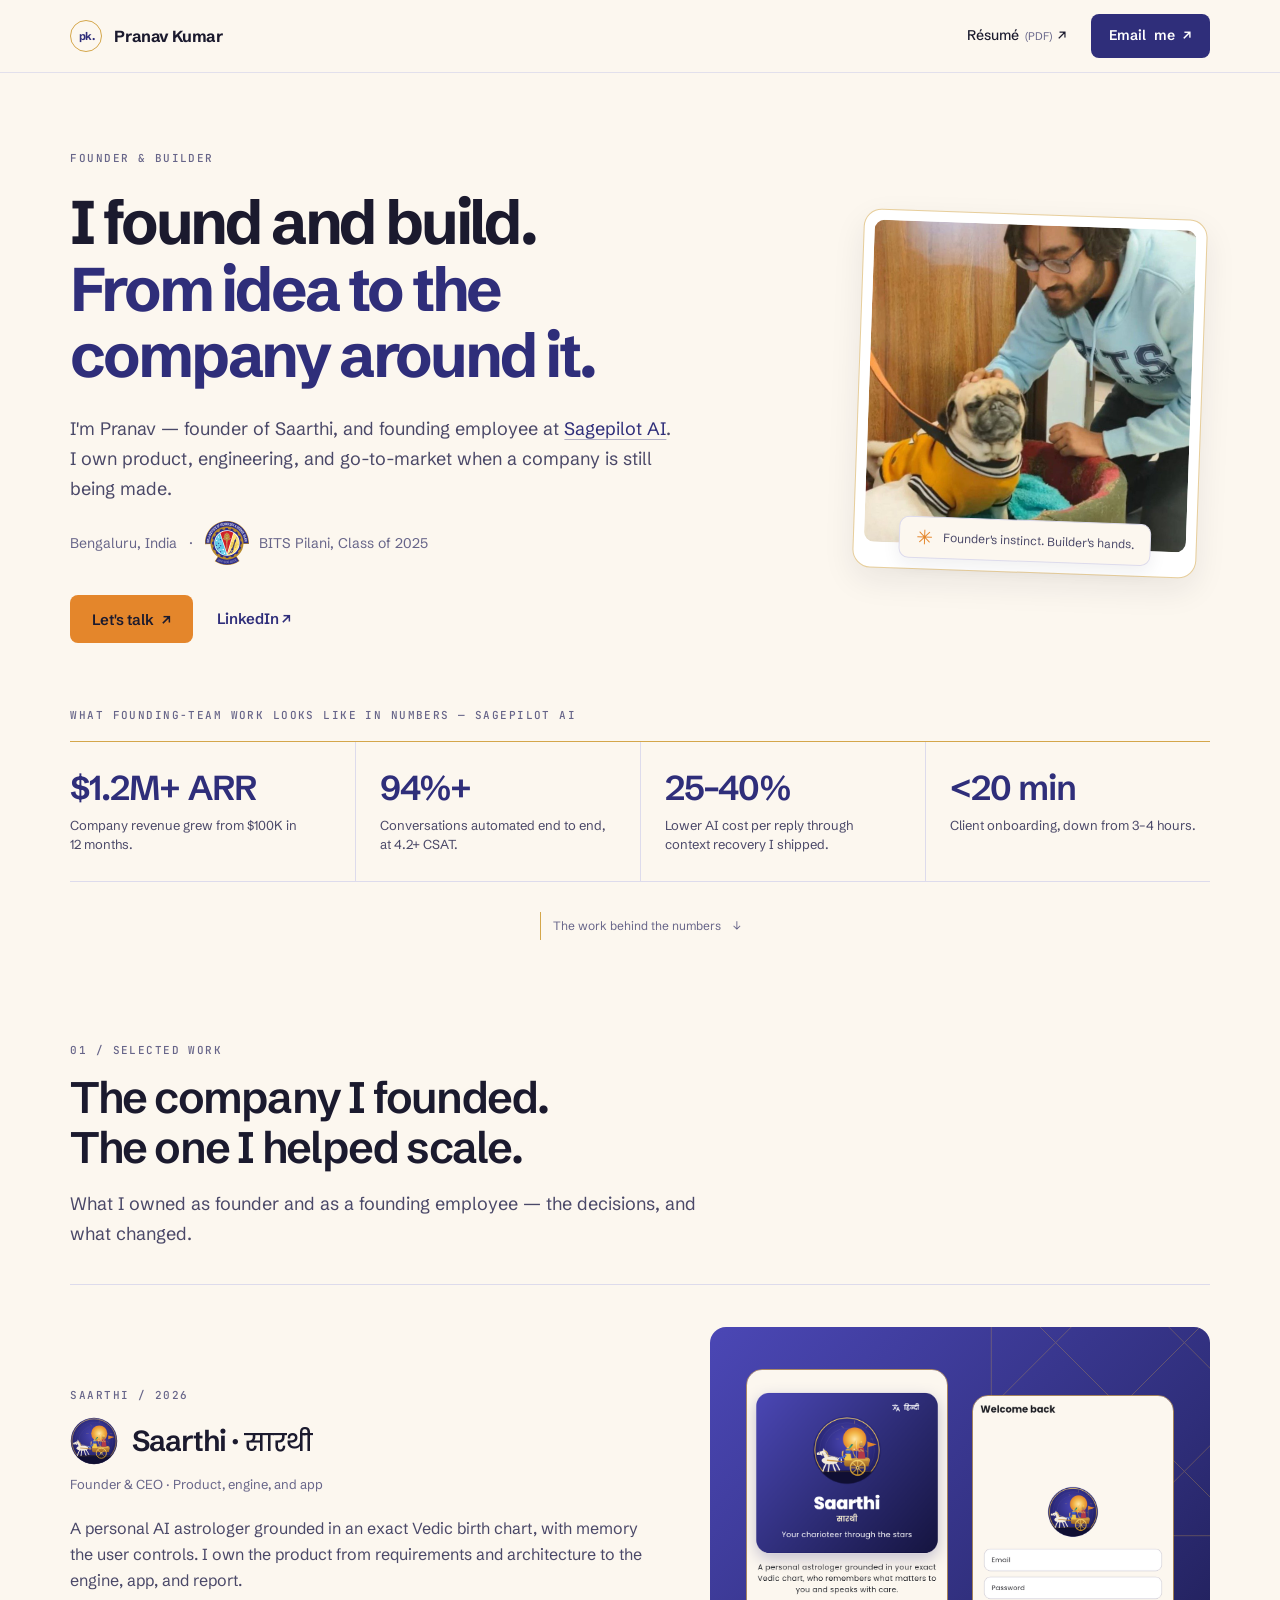
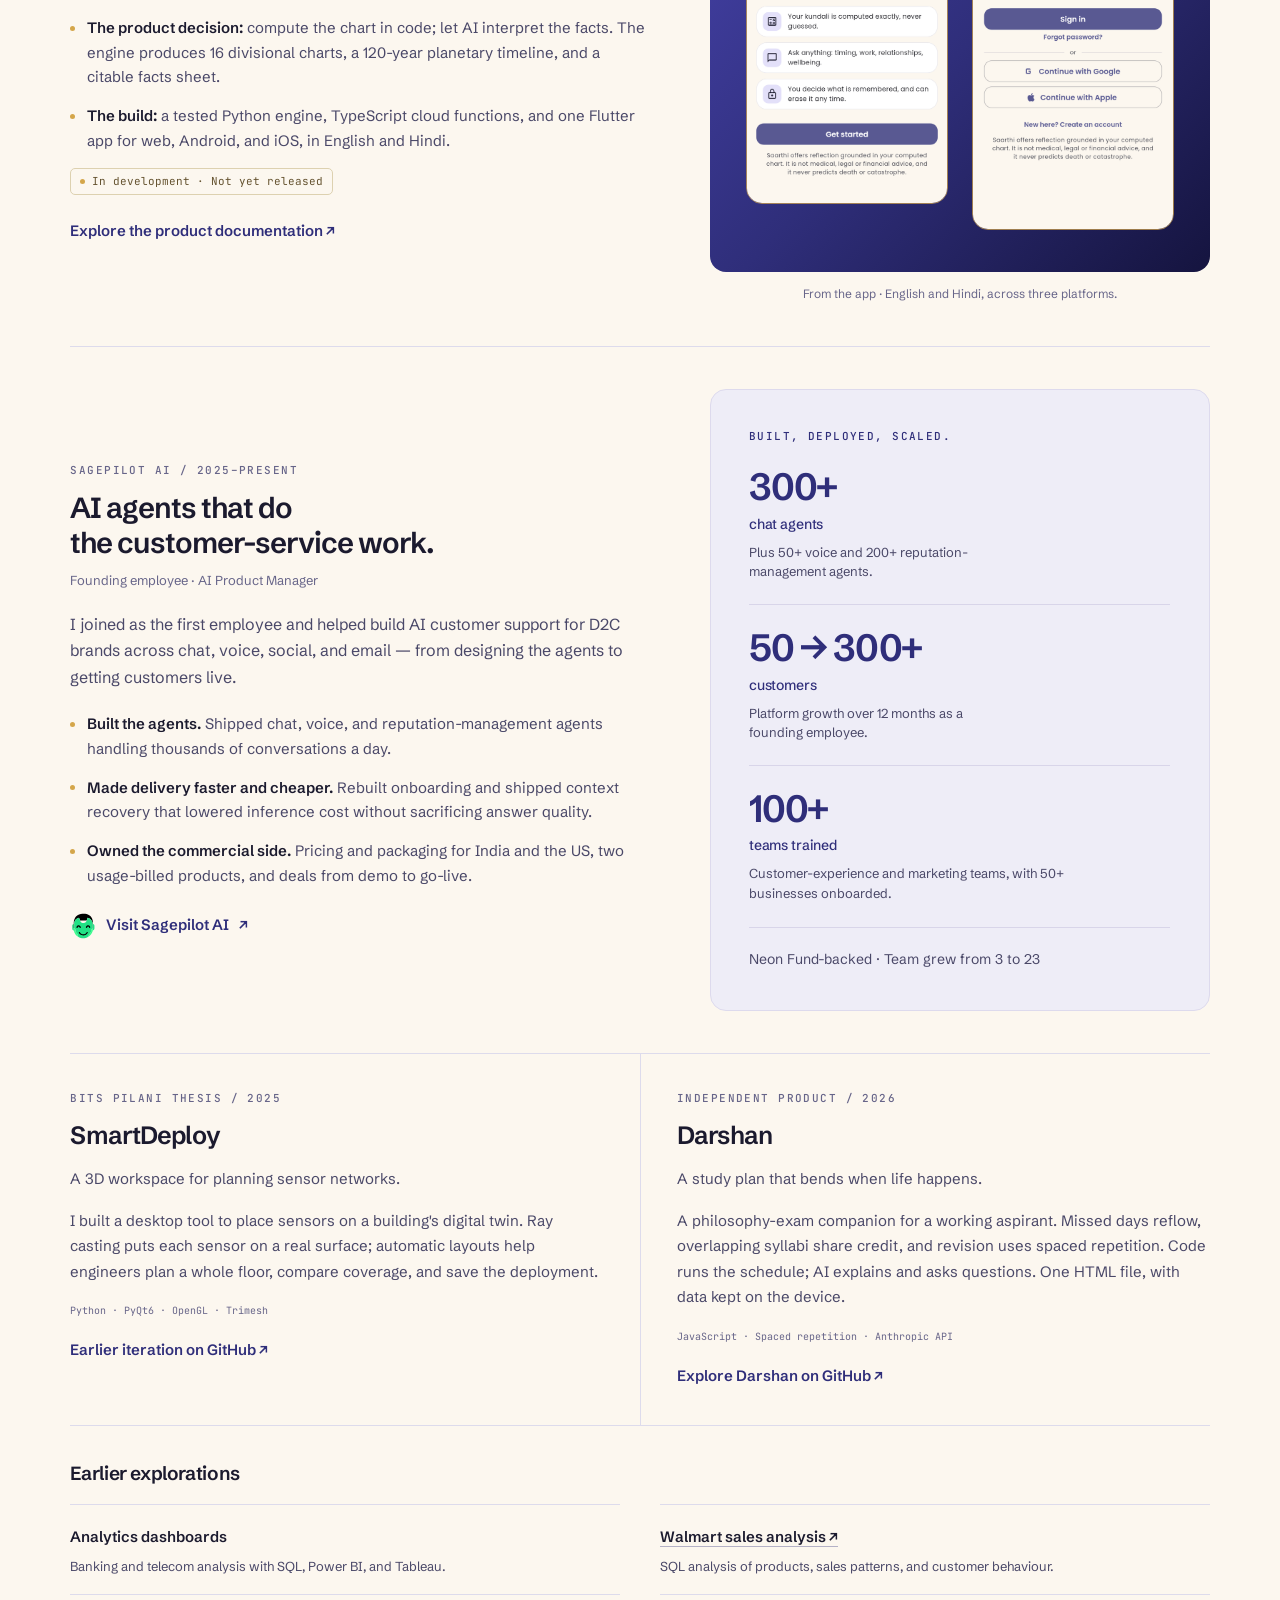
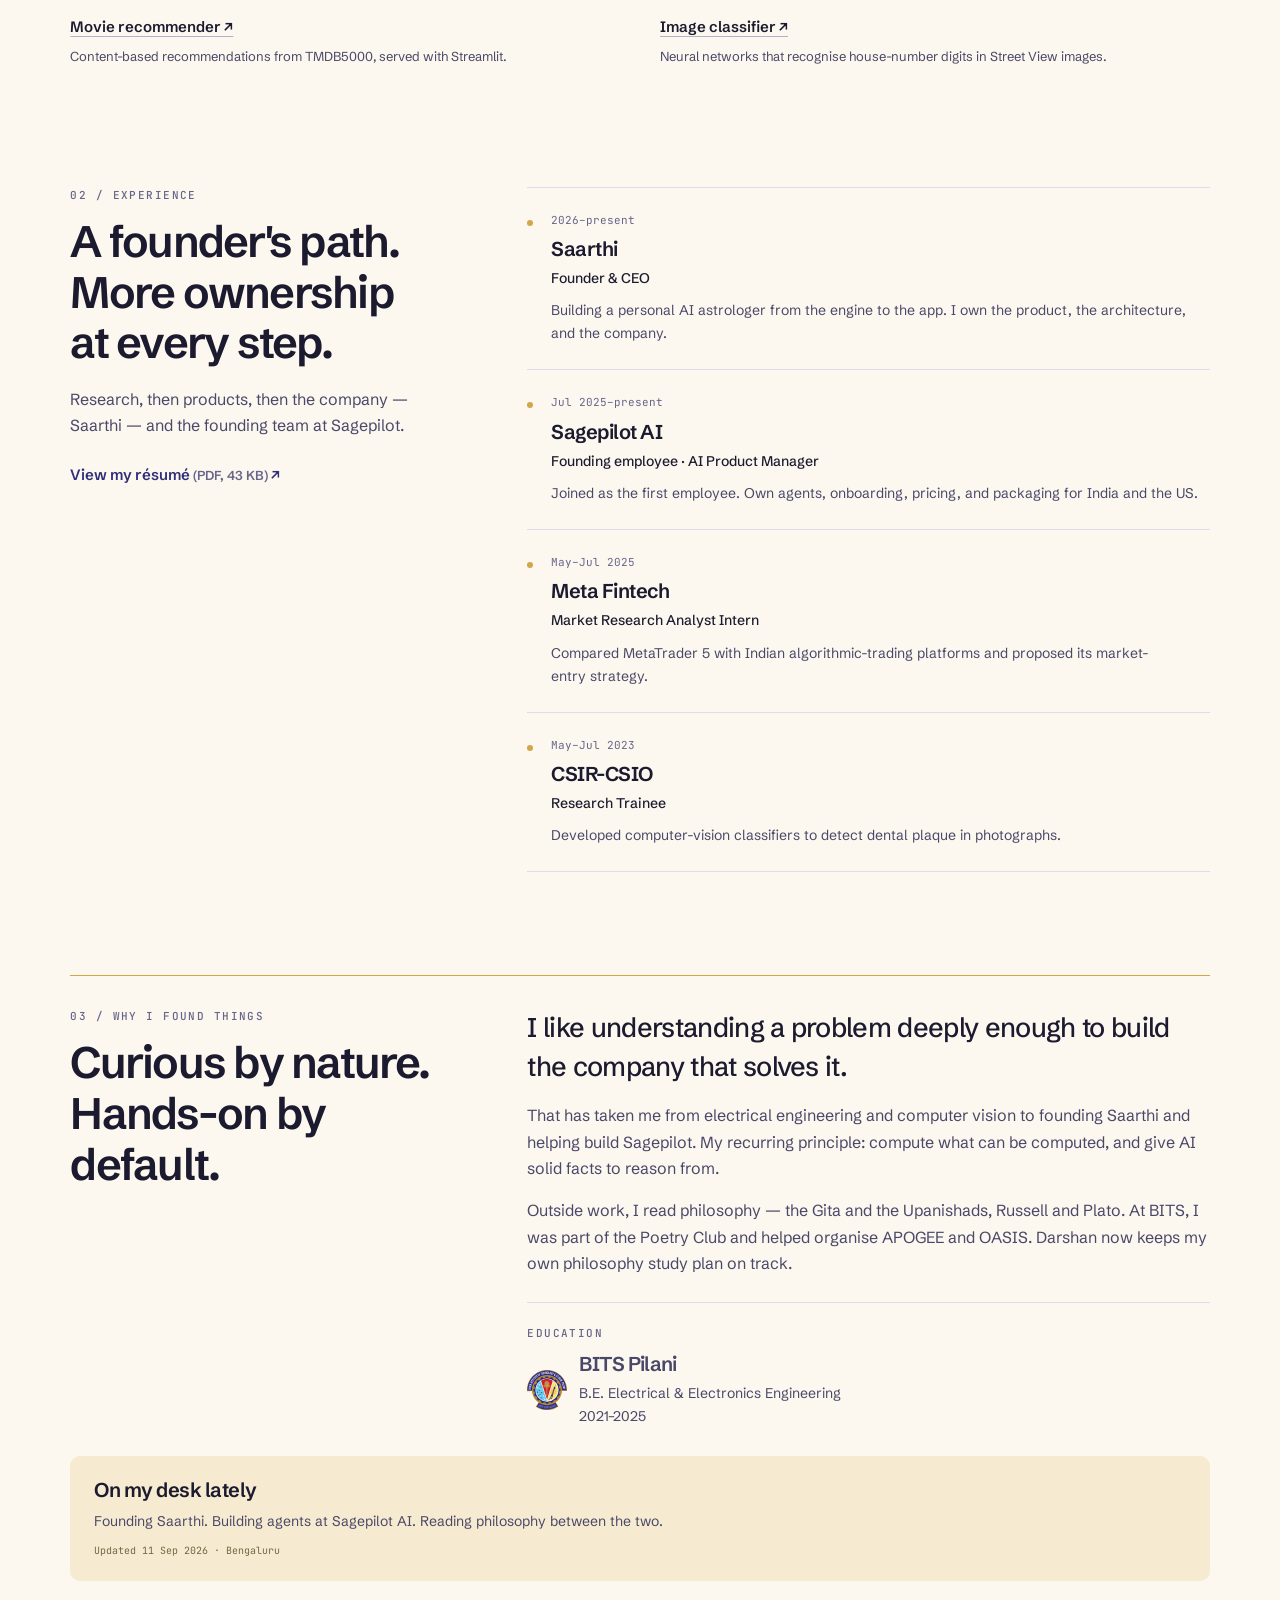
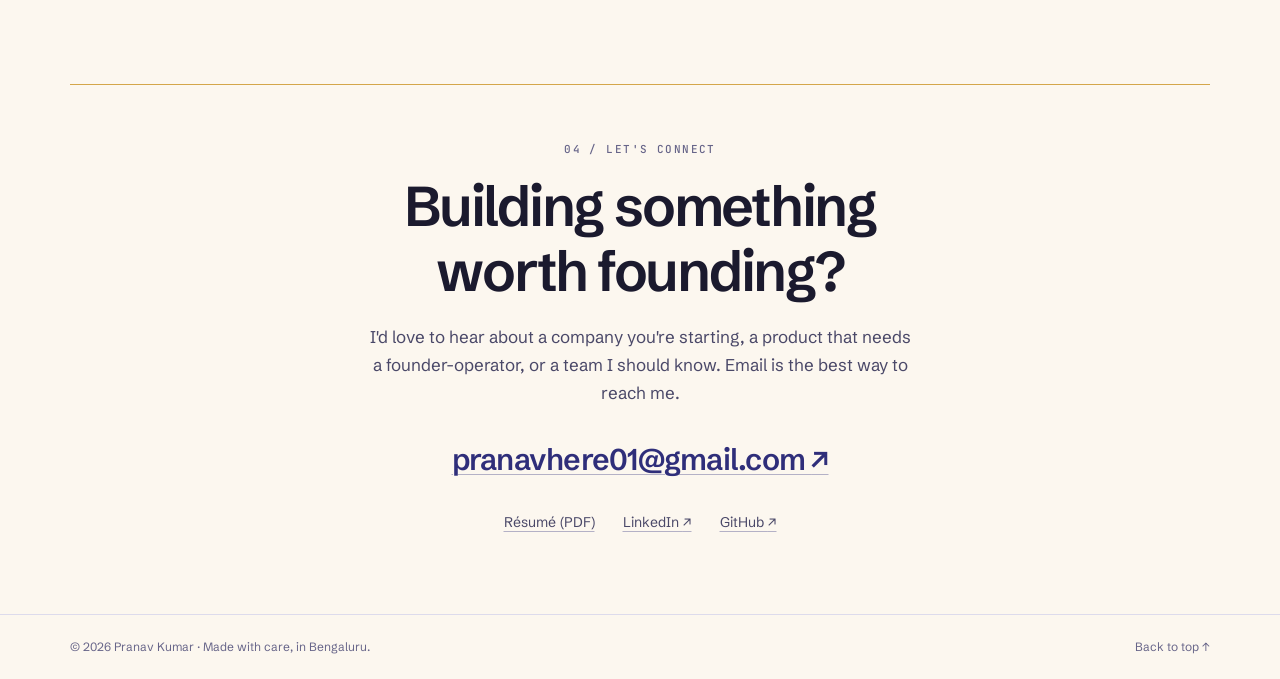
==== commit 6111dc3b: "Reposition the site around founder work. Lead with Saarthi, put Founder & Builder on the hero, and t" ====
--- a/index.html
+++ b/index.html
@@ -5,12 +5,12 @@
   <meta name="viewport" content="width=device-width, initial-scale=1, viewport-fit=cover">
   <meta name="color-scheme" content="light">
   <meta name="theme-color" content="#FCF7EF">
-  <title>Pranav Kumar · AI Product Manager &amp; Builder</title>
-  <meta name="description" content="Pranav Kumar — founding employee and AI Product Manager at Sagepilot AI, founder of Saarthi, and BITS Pilani graduate. Selected work, impact, and experience in one scroll.">
+  <title>Pranav Kumar · Founder &amp; Builder</title>
+  <meta name="description" content="Pranav Kumar — founder of Saarthi, founding employee at Sagepilot AI, and BITS Pilani graduate. Products I started, products I scaled, in one scroll.">
   <link rel="canonical" href="https://pranavhere01.github.io/">
   <meta property="og:type" content="website">
-  <meta property="og:title" content="Pranav Kumar · AI Product Manager &amp; Builder">
-  <meta property="og:description" content="From idea to impact: AI products, hands-on engineering, and go-to-market. Explore Pranav's work at Sagepilot AI, Saarthi, and beyond.">
+  <meta property="og:title" content="Pranav Kumar · Founder &amp; Builder">
+  <meta property="og:description" content="Founder of Saarthi. Founding employee at Sagepilot AI. I take AI products from idea to the business around them.">
   <meta property="og:image" content="https://pranavhere01.github.io/images/og.jpg">
   <meta property="og:url" content="https://pranavhere01.github.io/">
   <meta property="og:site_name" content="Pranav Kumar">
@@ -20,7 +20,7 @@
   <link rel="preconnect" href="https://fonts.gstatic.com" crossorigin>
   <link rel="preload" as="image" href="images/pranav.jpg" fetchpriority="high">
   <link rel="stylesheet" href="https://fonts.googleapis.com/css2?family=Schibsted+Grotesk:wght@400..700&family=JetBrains+Mono:wght@500&family=Poppins:wght@500;700&display=swap">
-  <link rel="stylesheet" href="css/site.css">
+  <link rel="stylesheet" href="css/site.css?v=3">
 </head>
 <body id="top">
   <a class="skip" href="#main">Skip to content</a>
@@ -38,9 +38,9 @@
     <section class="container hero" aria-labelledby="hero-h">
       <div class="hero-grid">
         <div class="hero-text">
-          <p class="eyebrow">AI Product Manager &amp; Builder</p>
-          <h1 id="hero-h">I build AI products. <br class="break-lg"><span>From idea to impact.</span></h1>
-          <p class="lead">I'm Pranav — founding employee and AI Product Manager at <a href="https://www.sagepilot.ai" rel="noopener">Sagepilot AI</a>, and founder of Saarthi. I work across product, engineering, and go-to-market.</p>
+          <p class="eyebrow">Founder &amp; Builder</p>
+          <h1 id="hero-h">I found and build. <br class="break-lg"><span>From idea to the company around it.</span></h1>
+          <p class="lead">I'm Pranav — founder of Saarthi, and founding employee at <a href="https://www.sagepilot.ai" rel="noopener">Sagepilot AI</a>. I own product, engineering, and go-to-market when a company is still being made.</p>
           <p class="hero-context">Bengaluru, India <span aria-hidden="true">·</span> <span class="hero-school"><img class="school-logo" src="images/bits-pilani.svg" width="44" height="44" alt="BITS Pilani">BITS Pilani, Class of 2025</span></p>
           <div class="hero-actions">
             <a class="btn-primary" href="mailto:pranavhere01@gmail.com">Let's talk <span aria-hidden="true">↗</span></a>
@@ -50,12 +50,12 @@
         <figure class="hero-media">
           <div class="portrait-frame">
             <img src="images/pranav.jpg" width="800" height="800" alt="Pranav Kumar with his pug." fetchpriority="high" decoding="async">
-            <p class="portrait-note"><span aria-hidden="true">✳</span> Product thinking. Builder's instinct.</p>
+            <p class="portrait-note"><span aria-hidden="true">✳</span> Founder's instinct. Builder's hands.</p>
           </div>
         </figure>
       </div>
       <div class="impact">
-        <p class="eyebrow">A snapshot of my work at Sagepilot AI</p>
+        <p class="eyebrow">What founding-team work looks like in numbers — Sagepilot AI</p>
         <dl class="proof">
           <div><dt>$1.2M+<span>ARR</span></dt><dd>Company revenue grew from $100K in 12 months.</dd></div>
           <div><dt>94%+</dt><dd>Conversations automated end to end, at 4.2+ CSAT.</dd></div>
@@ -69,33 +69,9 @@
     <section id="work" class="container section" aria-labelledby="work-h">
       <header class="section-head">
         <p class="eyebrow">01 / Selected work</p>
-        <h2 id="work-h">From the first build <br class="break-lg">to the business around it.</h2>
-        <p class="lead">What I owned, the decisions I made, and what changed.</p>
+        <h2 id="work-h">The company I founded. <br class="break-lg">The one I helped scale.</h2>
+        <p class="lead">What I owned as founder and as a founding employee — the decisions, and what changed.</p>
       </header>
-      <article class="project project--sagepilot" id="sagepilot" aria-labelledby="sagepilot-h">
-        <div class="project-content">
-          <p class="eyebrow">Sagepilot AI <span aria-hidden="true">/</span> 2025–present</p>
-          <h3 id="sagepilot-h">AI agents that do <br class="break-lg">the customer-service work.</h3>
-          <p class="project-role">Founding employee → AI Product Manager</p>
-          <p>I joined as the first employee and helped build AI customer support for D2C brands across chat, voice, social, and email — from designing the agents to getting customers live.</p>
-          <ul class="outcomes">
-            <li><strong>Built the agents.</strong> Shipped chat, voice, and reputation-management agents handling thousands of conversations a day.</li>
-            <li><strong>Made delivery faster and cheaper.</strong> Rebuilt onboarding and shipped context recovery that lowered inference cost without sacrificing answer quality.</li>
-            <li><strong>Owned the commercial side.</strong> Pricing and packaging for India and the US, two usage-billed products, and deals from demo to go-live.</li>
-          </ul>
-          <p class="project-links"><a class="text-link brand-cta" href="https://www.sagepilot.ai" rel="noopener"><img class="brand-cta-logo" src="images/sagepilot-mark.svg" width="26" height="26" alt="">Visit Sagepilot AI <span aria-hidden="true">↗</span></a></p>
-        </div>
-        <aside class="impact-panel" aria-label="Sagepilot deployment and growth figures">
-          <p class="eyebrow">Built, deployed, scaled.</p>
-          <dl class="deployment-stats">
-            <div><dt>300+<span>chat agents</span></dt><dd>Plus 50+ voice and 200+ reputation-management agents.</dd></div>
-            <div><dt>50 → 300+<span>customers</span></dt><dd>Platform growth over 12 months as a founding employee.</dd></div>
-            <div><dt>100+<span>teams trained</span></dt><dd>Customer-experience and marketing teams, with 50+ businesses onboarded.</dd></div>
-          </dl>
-          <p class="panel-footnote">Neon Fund-backed · Team grew from 3 to 23</p>
-        </aside>
-      </article>
-
       <article class="project project--saarthi" id="saarthi" aria-labelledby="saarthi-h">
         <div class="project-content" id="saarthi-work">
           <p class="eyebrow">Saarthi <span aria-hidden="true">/</span> 2026</p>
@@ -117,6 +93,30 @@
           </div>
           <figcaption>From the app · English and Hindi, across three platforms.</figcaption>
         </figure>
+      </article>
+
+      <article class="project project--sagepilot" id="sagepilot" aria-labelledby="sagepilot-h">
+        <div class="project-content">
+          <p class="eyebrow">Sagepilot AI <span aria-hidden="true">/</span> 2025–present</p>
+          <h3 id="sagepilot-h">AI agents that do <br class="break-lg">the customer-service work.</h3>
+          <p class="project-role">Founding employee · AI Product Manager</p>
+          <p>I joined as the first employee and helped build AI customer support for D2C brands across chat, voice, social, and email — from designing the agents to getting customers live.</p>
+          <ul class="outcomes">
+            <li><strong>Built the agents.</strong> Shipped chat, voice, and reputation-management agents handling thousands of conversations a day.</li>
+            <li><strong>Made delivery faster and cheaper.</strong> Rebuilt onboarding and shipped context recovery that lowered inference cost without sacrificing answer quality.</li>
+            <li><strong>Owned the commercial side.</strong> Pricing and packaging for India and the US, two usage-billed products, and deals from demo to go-live.</li>
+          </ul>
+          <p class="project-links"><a class="text-link brand-cta" href="https://www.sagepilot.ai" rel="noopener"><img class="brand-cta-logo" src="images/sagepilot-mark.svg" width="26" height="26" alt="">Visit Sagepilot AI <span aria-hidden="true">↗</span></a></p>
+        </div>
+        <aside class="impact-panel" aria-label="Sagepilot deployment and growth figures">
+          <p class="eyebrow">Built, deployed, scaled.</p>
+          <dl class="deployment-stats">
+            <div><dt>300+<span>chat agents</span></dt><dd>Plus 50+ voice and 200+ reputation-management agents.</dd></div>
+            <div><dt>50 → 300+<span>customers</span></dt><dd>Platform growth over 12 months as a founding employee.</dd></div>
+            <div><dt>100+<span>teams trained</span></dt><dd>Customer-experience and marketing teams, with 50+ businesses onboarded.</dd></div>
+          </dl>
+          <p class="panel-footnote">Neon Fund-backed · Team grew from 3 to 23</p>
+        </aside>
       </article>
 
       <div class="project-pair">
@@ -151,16 +151,22 @@
     <section id="experience" class="container section section-split" aria-labelledby="experience-h">
       <header class="section-head">
         <p class="eyebrow">02 / Experience</p>
-        <h2 id="experience-h">A builder's path <br class="break-lg">into product.</h2>
-        <p class="lead">Research, apps, data, and now AI products — with more ownership at every step.</p>
+        <h2 id="experience-h">A founder's path. <br class="break-lg">More ownership at every step.</h2>
+        <p class="lead">Research, then products, then the company — Saarthi — and the founding team at Sagepilot.</p>
         <a class="text-link" href="files/Pranav_Kumar_Resume.pdf">View my résumé <span class="file-note">(PDF, 43 KB)</span> <span aria-hidden="true">↗</span></a>
       </header>
       <ol class="timeline">
         <li>
+          <p class="timeline-date">2026–present</p>
+          <h3>Saarthi</h3>
+          <p class="timeline-role">Founder &amp; CEO</p>
+          <p>Building a personal AI astrologer from the engine to the app. I own the product, the architecture, and the company.</p>
+        </li>
+        <li>
           <p class="timeline-date">Jul 2025–present</p>
           <h3>Sagepilot AI</h3>
-          <p class="timeline-role">AI Product Manager · Founding employee</p>
-          <p>Joined as a product intern; became AI Product Manager in November 2025. Own agents, onboarding, pricing, and packaging for India and the US.</p>
+          <p class="timeline-role">Founding employee · AI Product Manager</p>
+          <p>Joined as the first employee. Own agents, onboarding, pricing, and packaging for India and the US.</p>
         </li>
         <li>
           <p class="timeline-date">May–Jul 2025</p>
@@ -179,12 +185,12 @@
 
     <section id="story" class="container section section-split story" aria-labelledby="story-h">
       <header class="section-head">
-        <p class="eyebrow">03 / Beyond the job title</p>
+        <p class="eyebrow">03 / Why I found things</p>
         <h2 id="story-h">Curious by nature. <br class="break-lg">Hands-on by default.</h2>
       </header>
       <div class="story-body">
-        <p class="story-lead" id="bio">I like understanding a problem deeply enough to build the thing that solves it.</p>
-        <p>That has taken me from electrical engineering and computer vision to AI agents and product management. My recurring principle: compute what can be computed, and give AI solid facts to reason from.</p>
+        <p class="story-lead" id="bio">I like understanding a problem deeply enough to build the company that solves it.</p>
+        <p>That has taken me from electrical engineering and computer vision to founding Saarthi and helping build Sagepilot. My recurring principle: compute what can be computed, and give AI solid facts to reason from.</p>
         <p>Outside work, I read philosophy — the Gita and the Upanishads, Russell and Plato. At BITS, I was part of the Poetry Club and helped organise APOGEE and OASIS. Darshan now keeps my own philosophy study plan on track.</p>
         <div class="education" id="education">
           <p class="eyebrow">Education</p>
@@ -201,14 +207,14 @@
 
     <aside id="now" class="container now" aria-labelledby="now-h">
       <h2 id="now-h">On my desk lately</h2>
-      <p>Building Saarthi. Working on agents at Sagepilot AI. Reading philosophy between the two.</p>
+      <p>Founding Saarthi. Building agents at Sagepilot AI. Reading philosophy between the two.</p>
       <p class="updated">Updated <time datetime="2026-09-11">11 Sep 2026</time> · Bengaluru</p>
     </aside>
 
     <section id="contact" class="container section contact" aria-labelledby="contact-h">
       <p class="eyebrow">04 / Let's connect</p>
-      <h2 id="contact-h">Have a product <br class="break-lg">worth building?</h2>
-      <p class="lead">I'd love to hear about your team, a product challenge, or an interesting role. Email is the best way to reach me.</p>
+      <h2 id="contact-h">Building something <br class="break-lg">worth founding?</h2>
+      <p class="lead">I'd love to hear about a company you're starting, a product that needs a founder-operator, or a team I should know. Email is the best way to reach me.</p>
       <a class="contact-email" href="mailto:pranavhere01@gmail.com">pranavhere01@gmail.com <span aria-hidden="true">↗</span></a>
       <div class="contact-links">
         <a href="files/Pranav_Kumar_Resume.pdf">Résumé (PDF)</a>
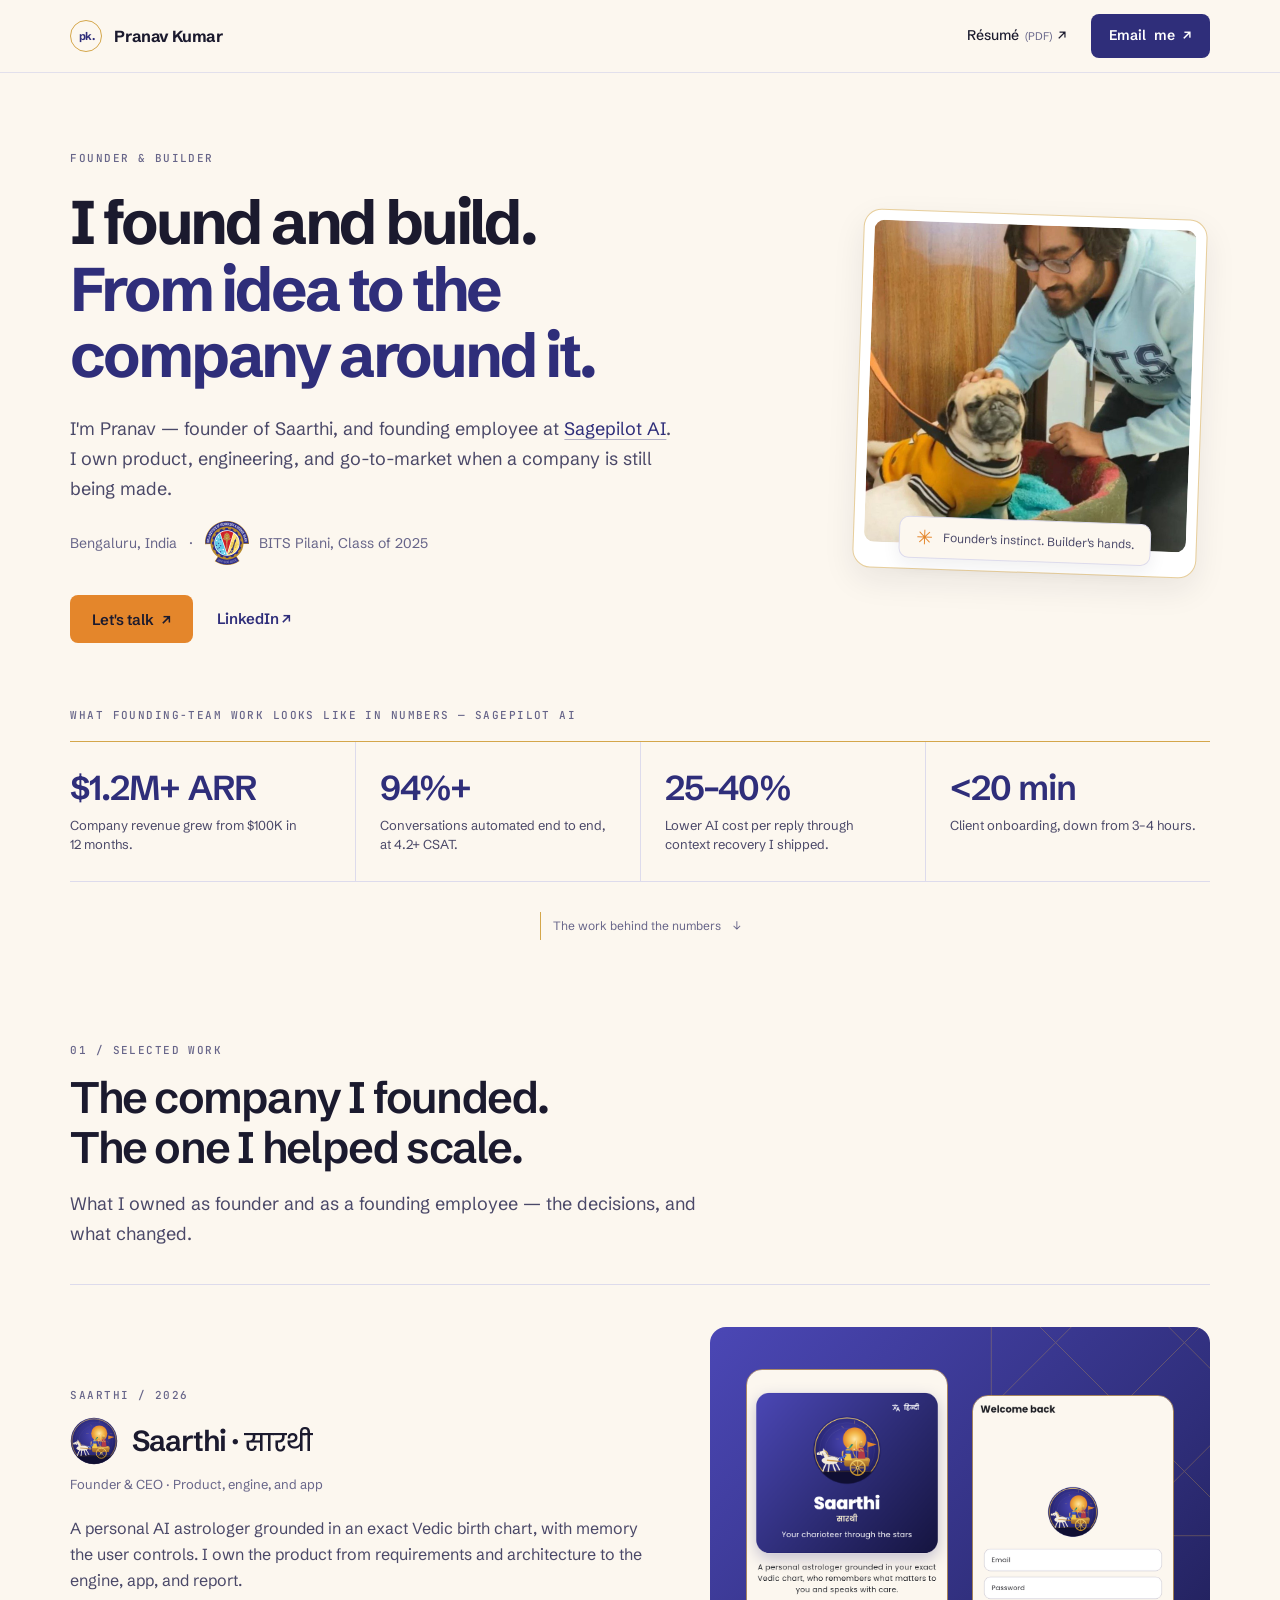
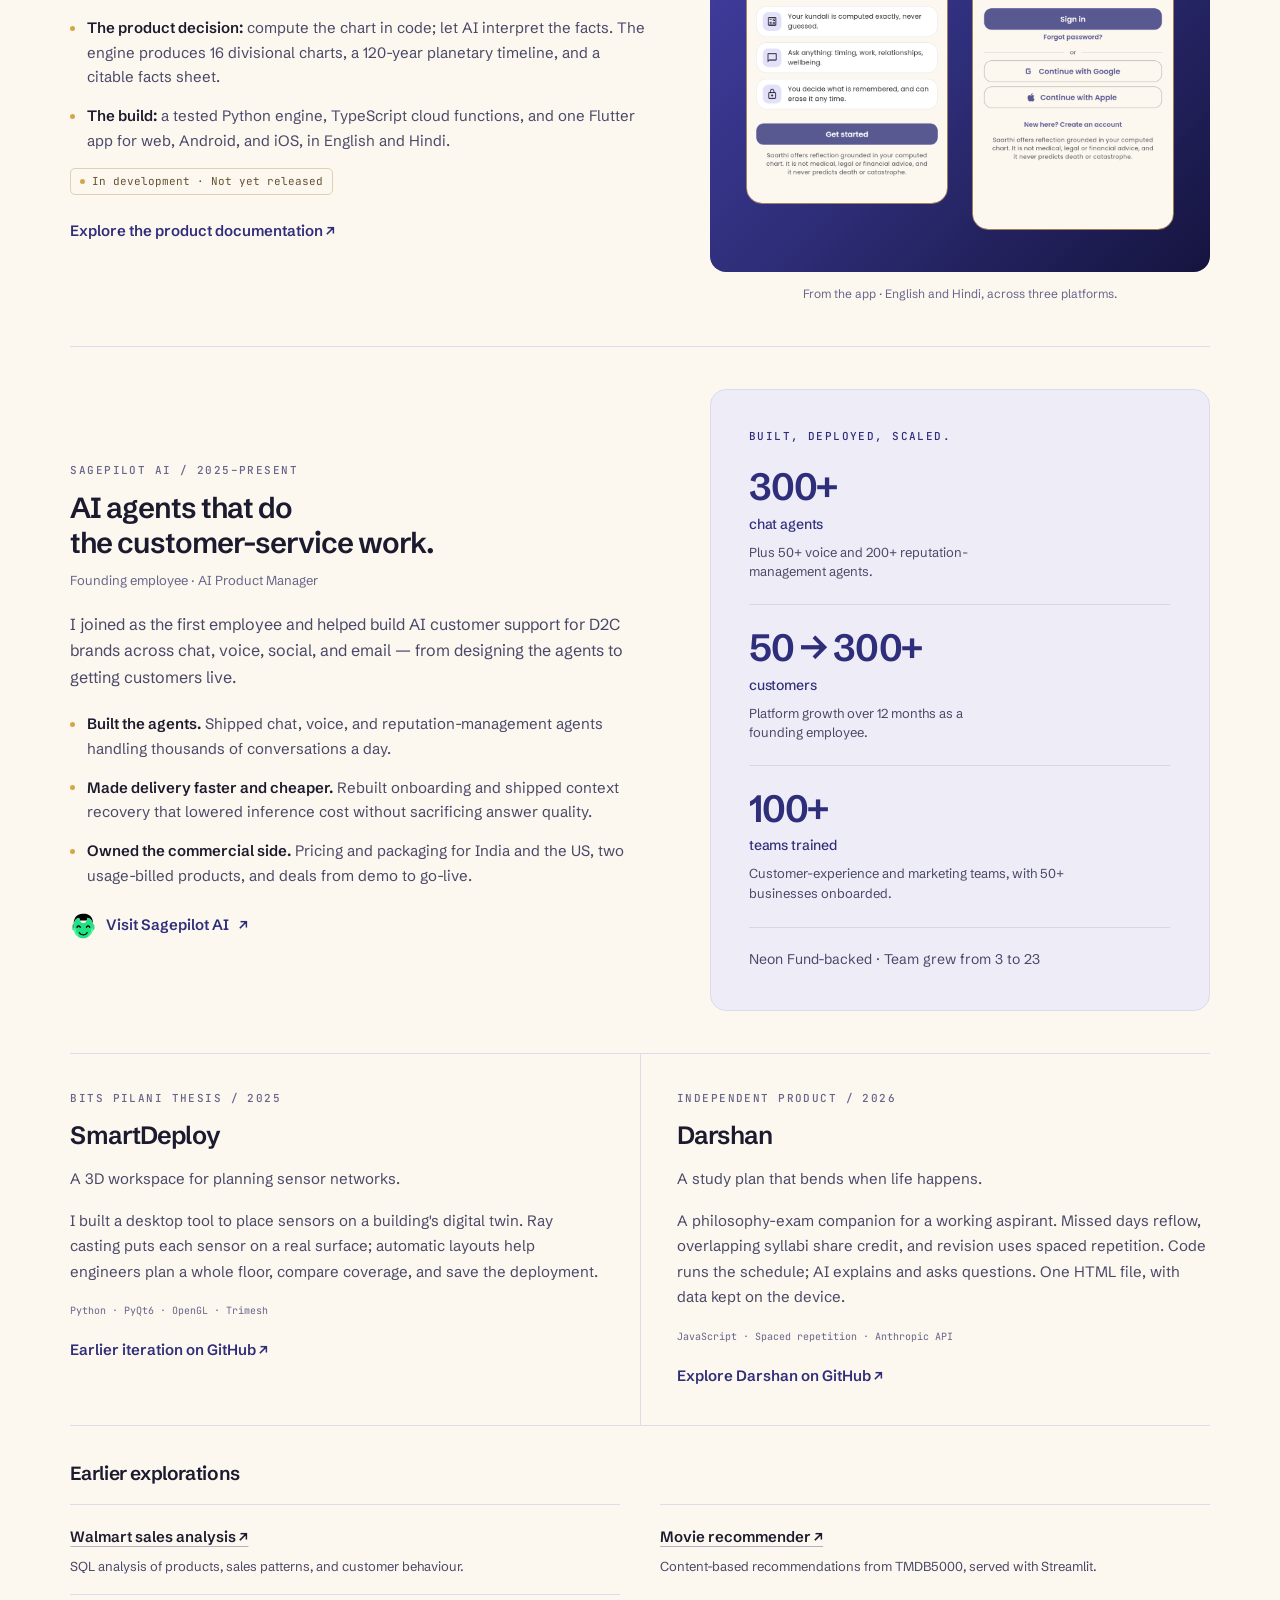
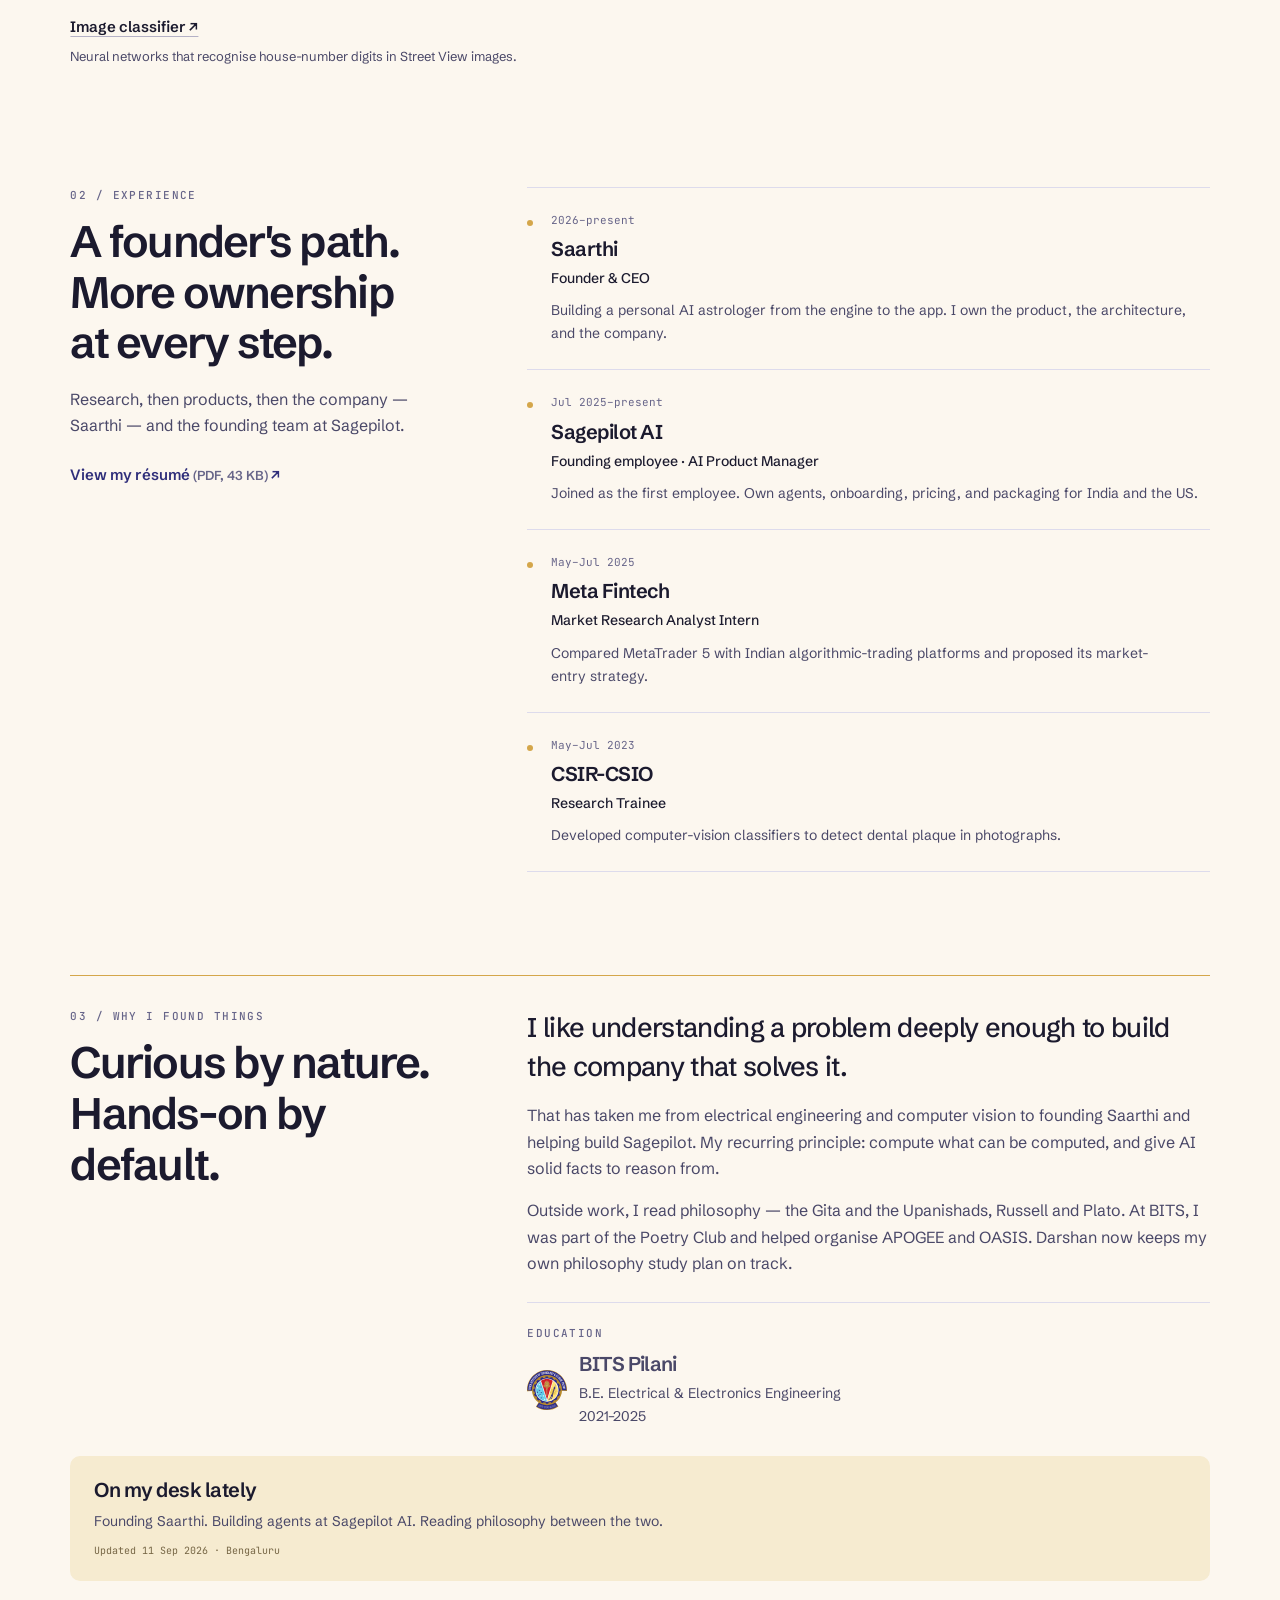
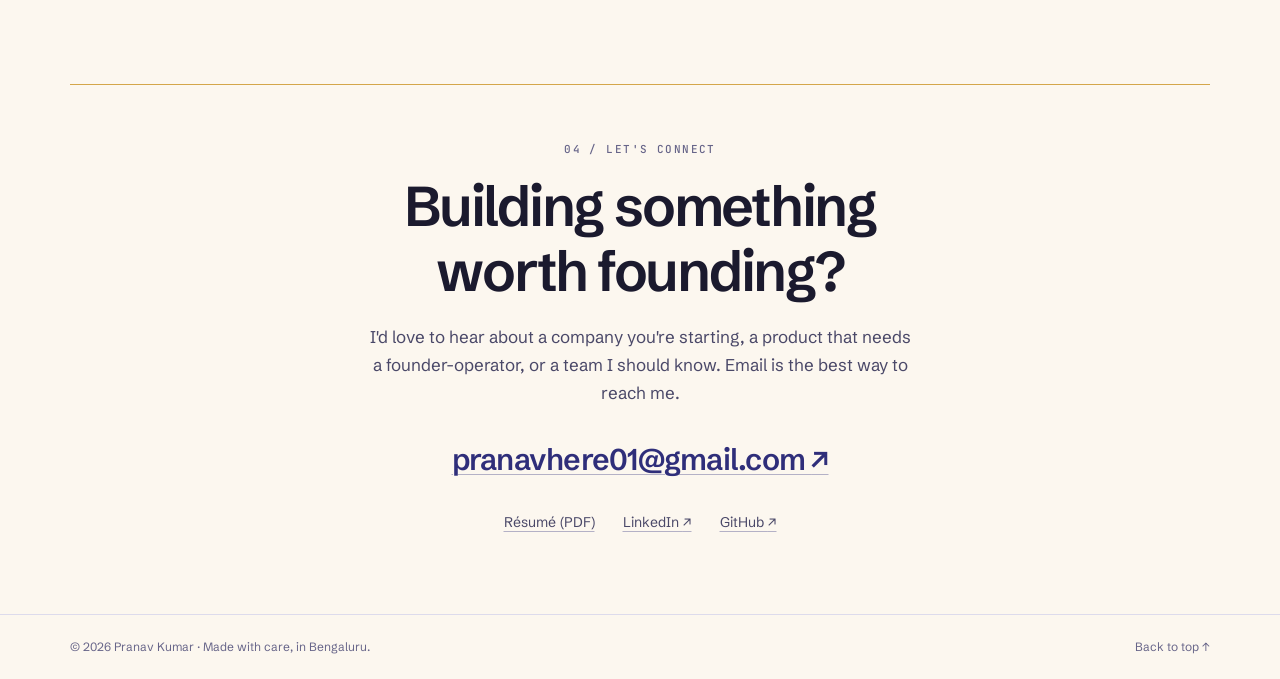
==== commit a5d21a1c: "Remove the analytics dashboards line from earlier work. Co-authored-by: pranavhere01 <pranavhere01@g" ====
--- a/index.html
+++ b/index.html
@@ -140,7 +140,6 @@
       <div class="earlier-work" id="earlier">
         <h3>Earlier explorations</h3>
         <ul class="explorations">
-          <li id="dashboards"><span>Analytics dashboards</span><p>Banking and telecom analysis with SQL, Power BI, and Tableau.</p></li>
           <li id="walmart"><a href="https://github.com/Pranavhere01/WalmartSalesAnalysis" rel="noopener">Walmart sales analysis <span aria-hidden="true">↗</span></a><p>SQL analysis of products, sales patterns, and customer behaviour.</p></li>
           <li id="movies"><a href="https://github.com/Pranavhere01/Movie-Recommender-System" rel="noopener">Movie recommender <span aria-hidden="true">↗</span></a><p>Content-based recommendations from TMDB5000, served with Streamlit.</p></li>
           <li id="svhn"><a href="https://github.com/Pranavhere01/image-classifier" rel="noopener">Image classifier <span aria-hidden="true">↗</span></a><p>Neural networks that recognise house-number digits in Street View images.</p></li>
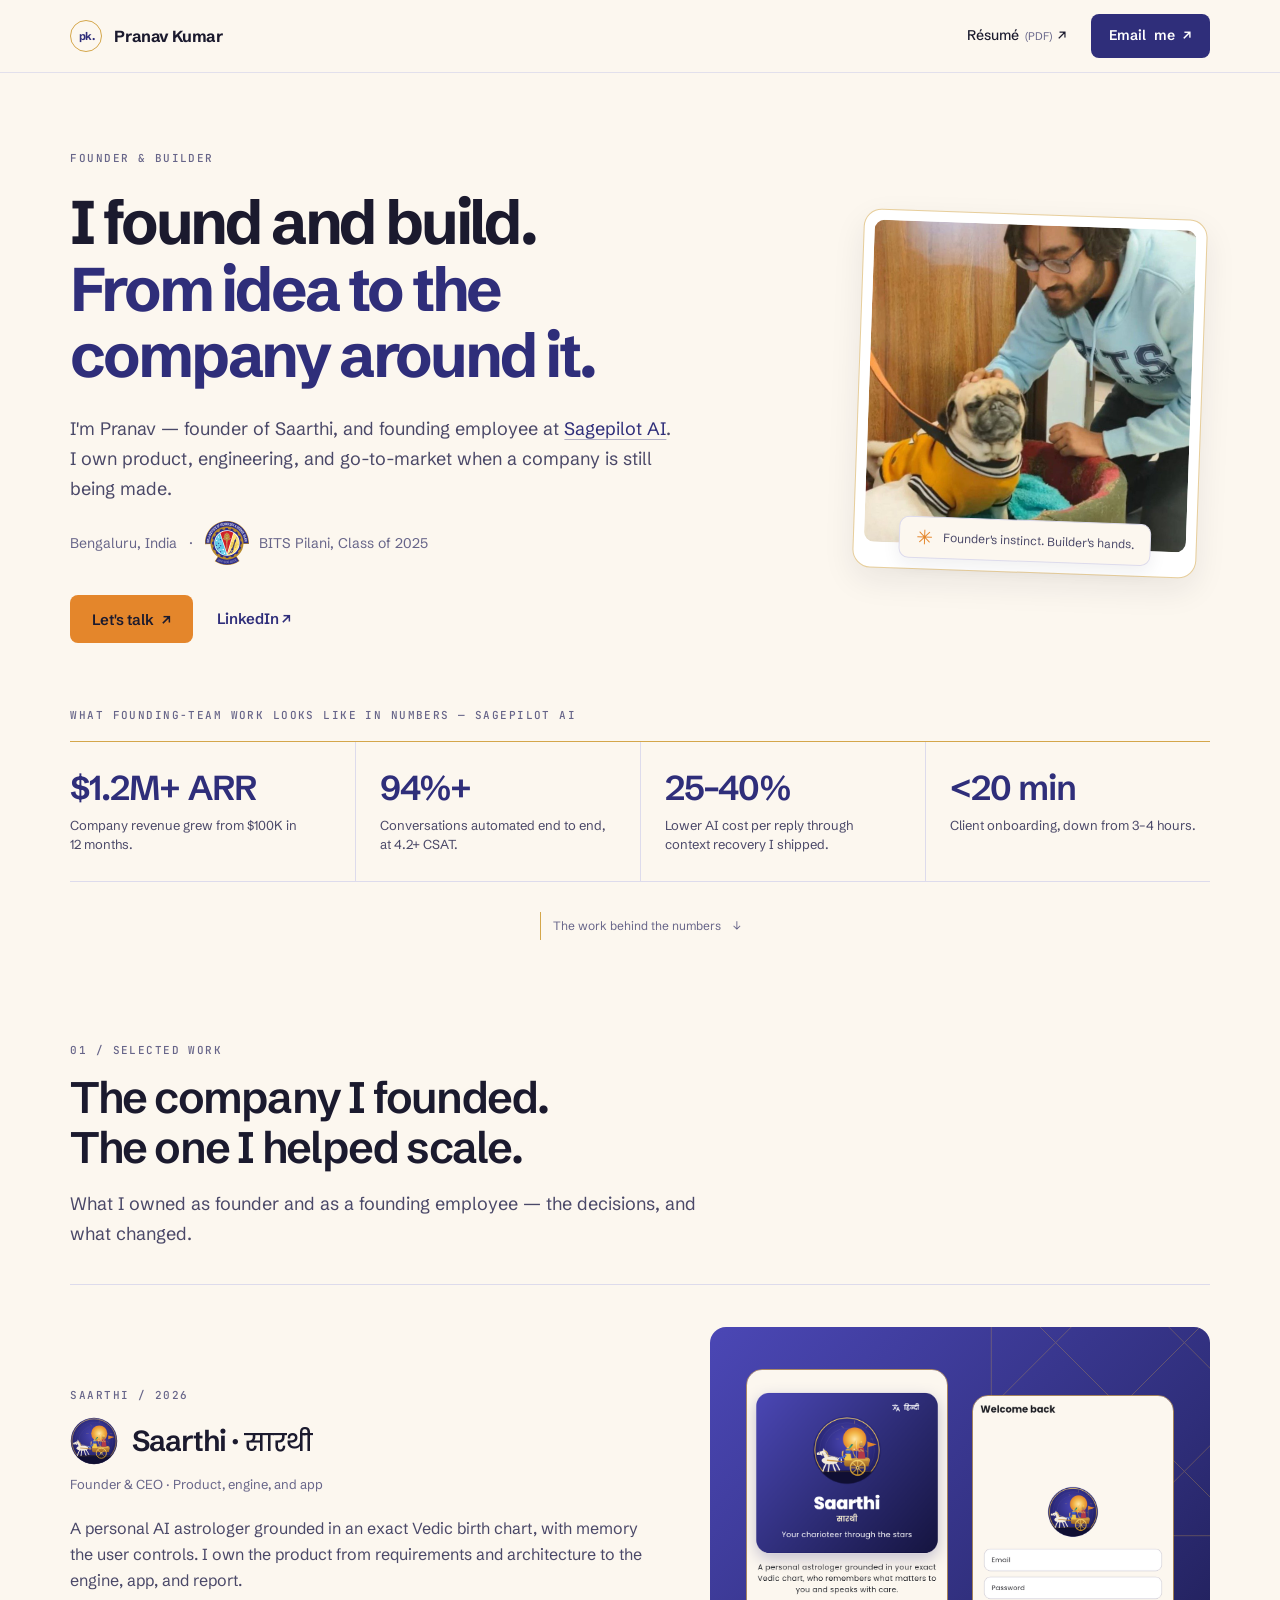
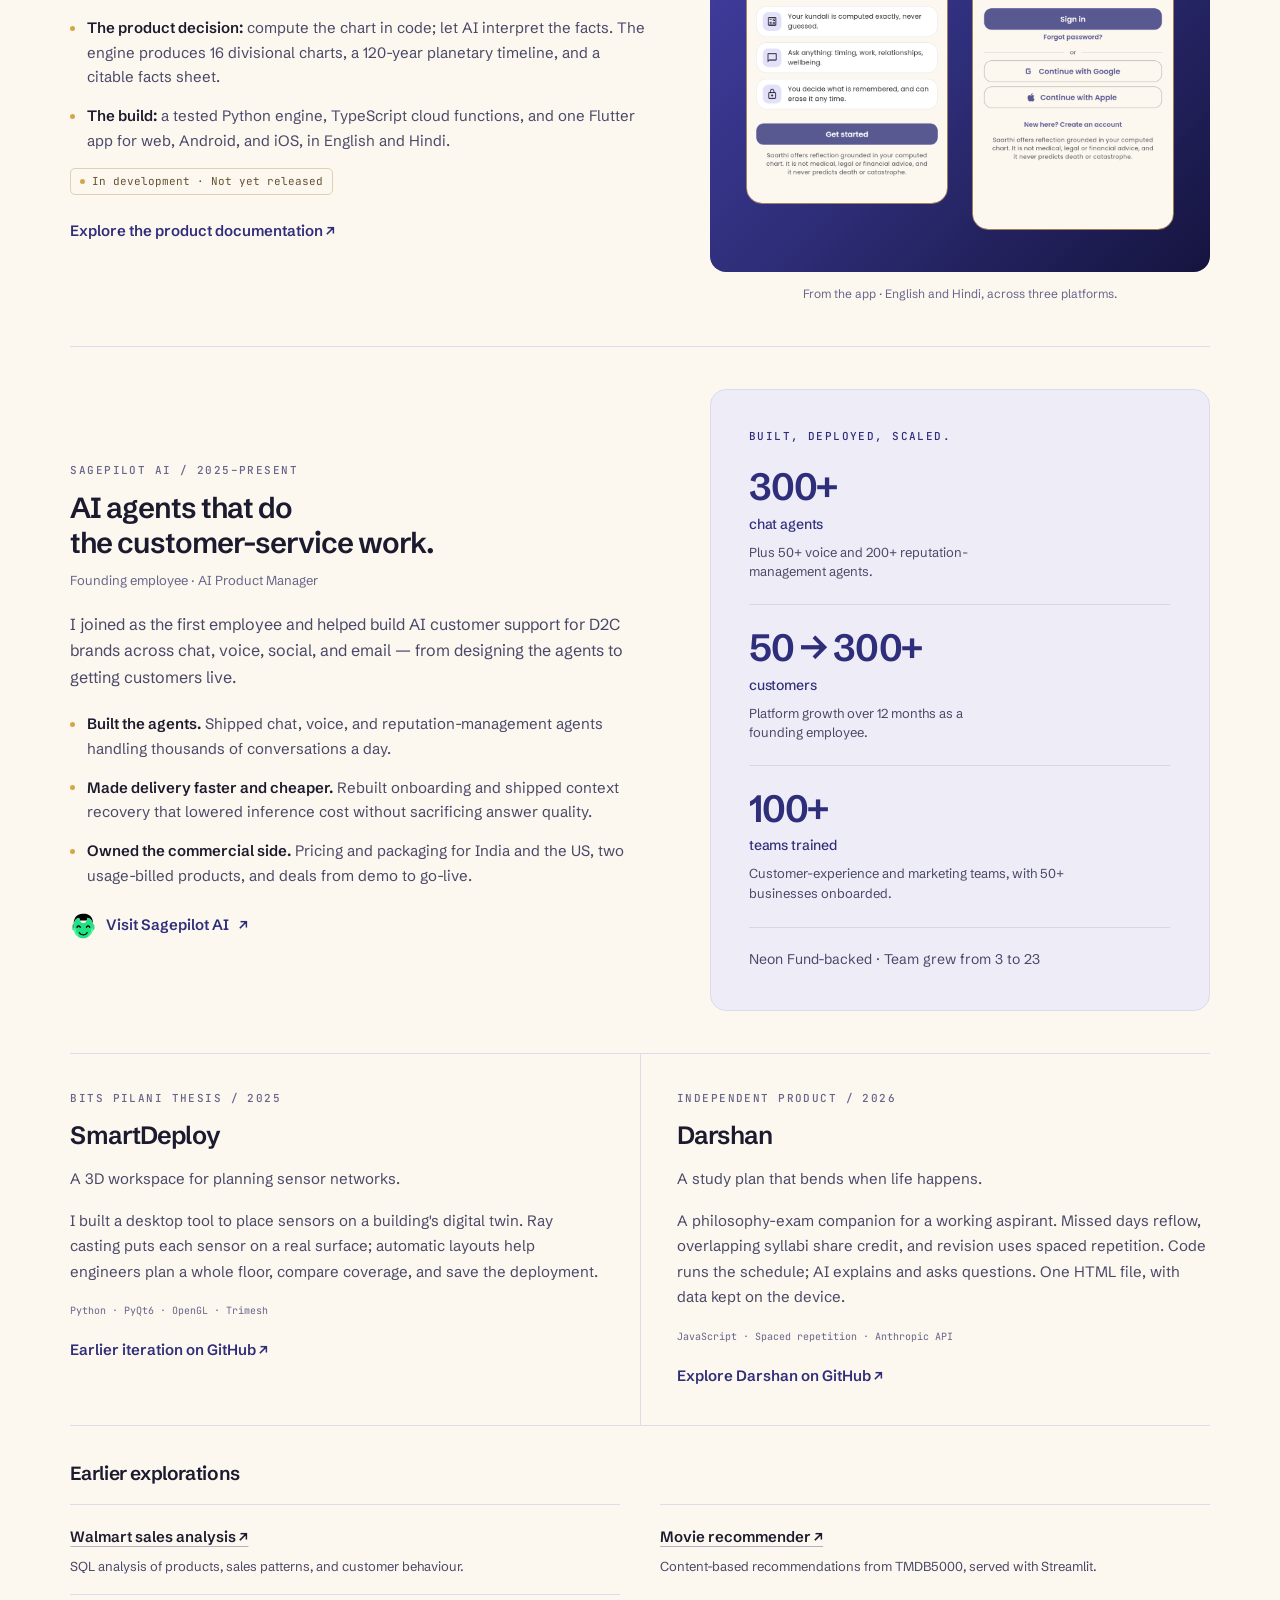
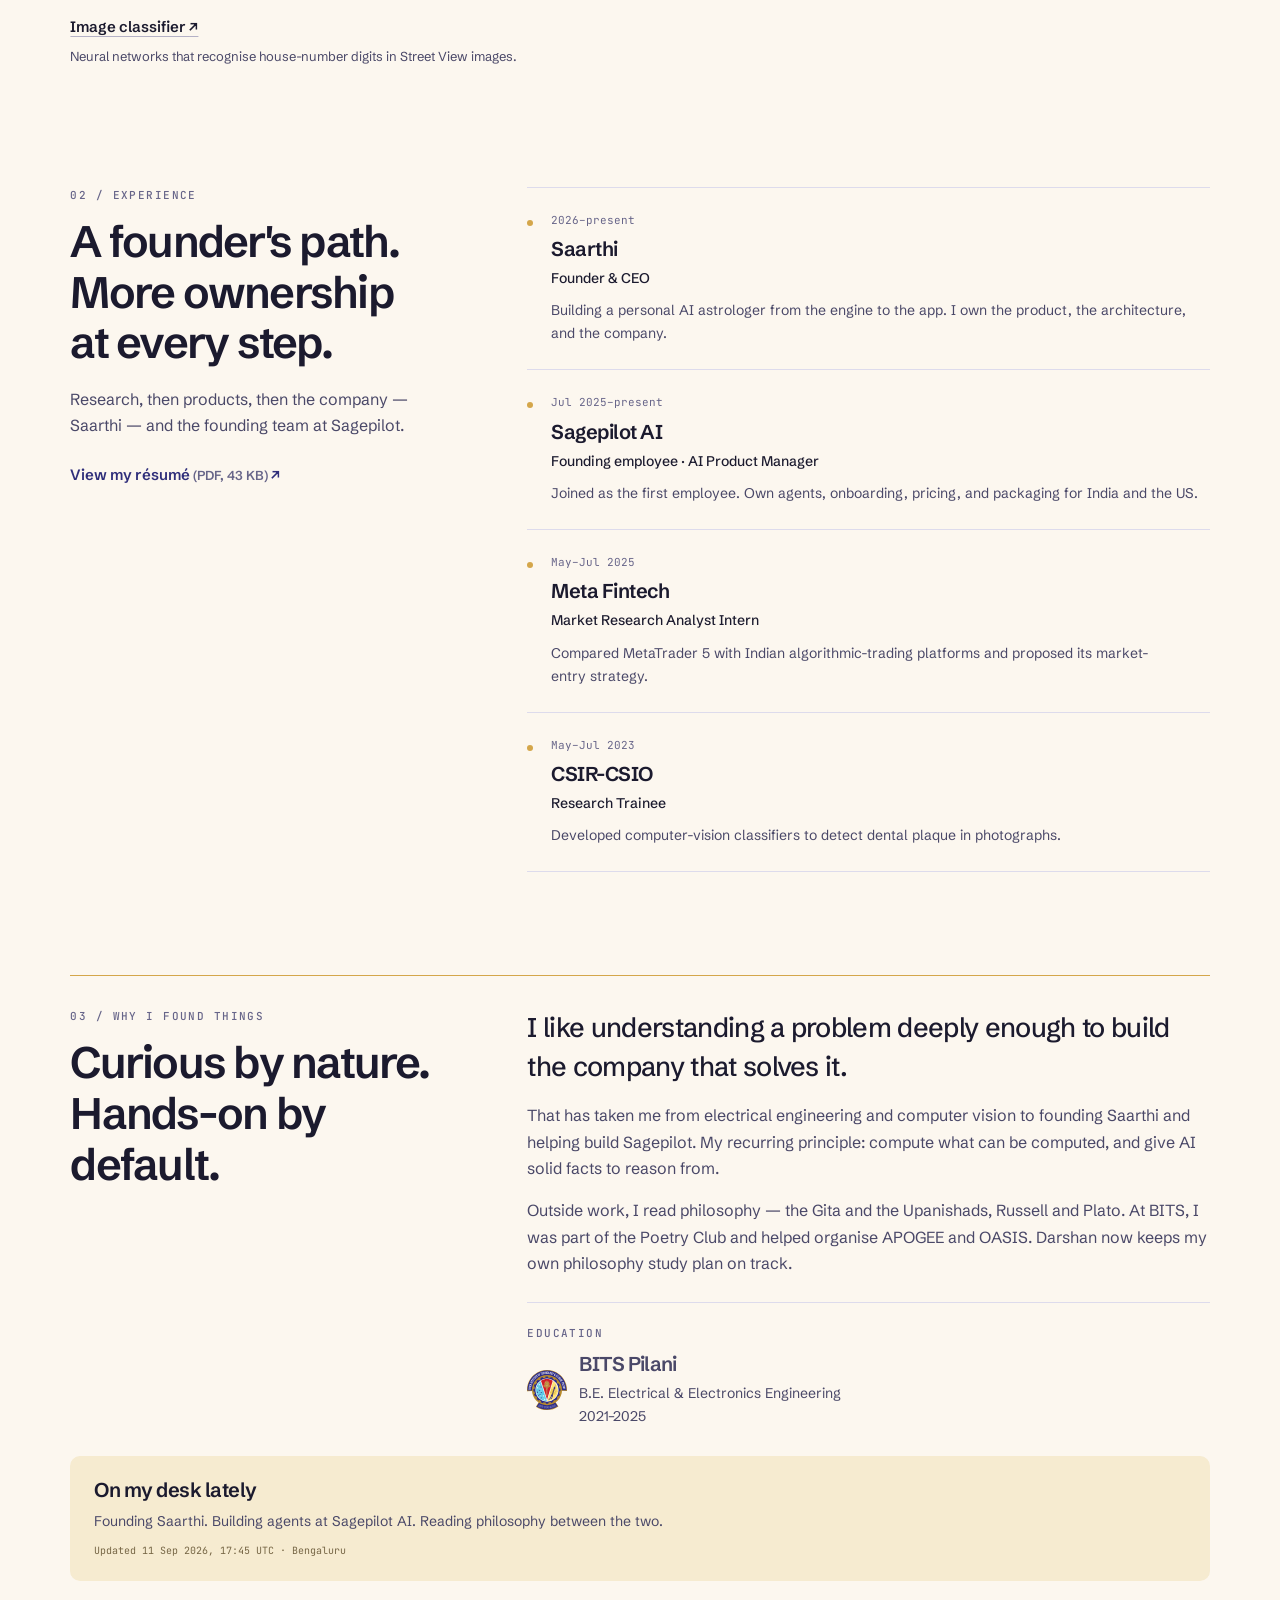
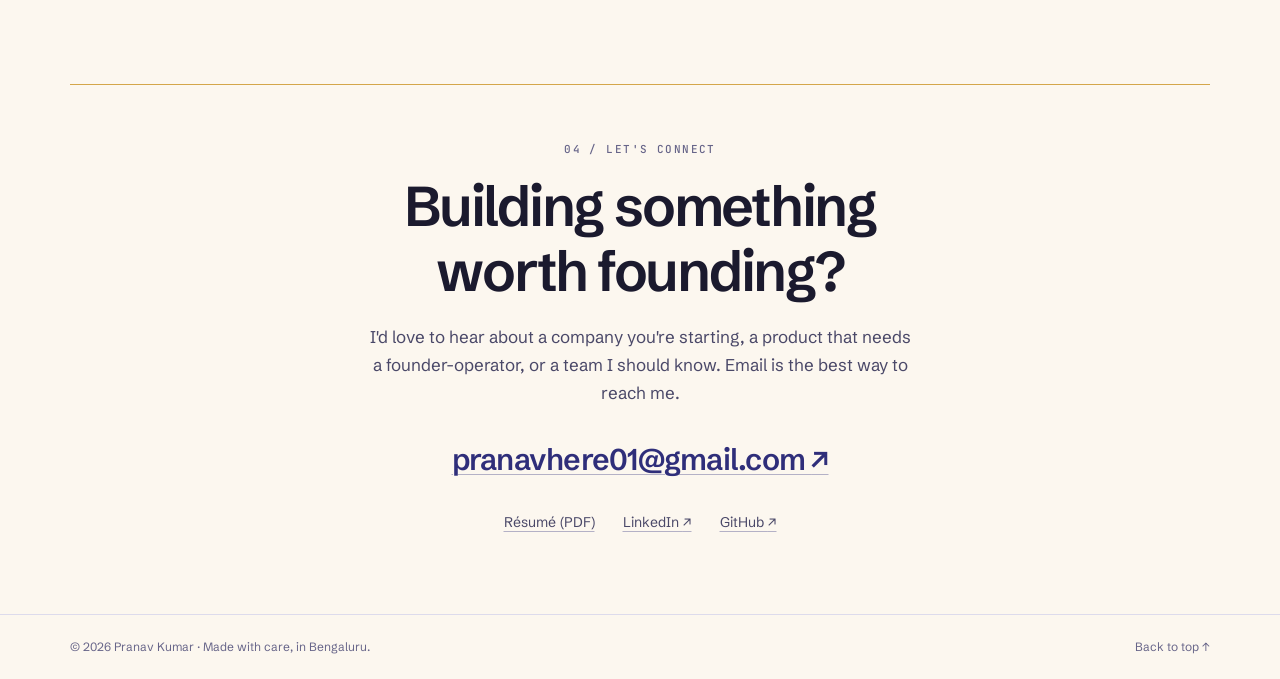
==== commit 6d413171: "Force browsers off the cached homepage. SmalBlu and Doodsathi are already gone from the source; this" ====
--- a/index.html
+++ b/index.html
@@ -2,6 +2,9 @@
 <html lang="en">
 <head>
   <meta charset="utf-8">
+  <meta http-equiv="Cache-Control" content="no-cache, no-store, must-revalidate">
+  <meta http-equiv="Pragma" content="no-cache">
+  <meta http-equiv="Expires" content="0">
   <meta name="viewport" content="width=device-width, initial-scale=1, viewport-fit=cover">
   <meta name="color-scheme" content="light">
   <meta name="theme-color" content="#FCF7EF">
@@ -20,7 +23,7 @@
   <link rel="preconnect" href="https://fonts.gstatic.com" crossorigin>
   <link rel="preload" as="image" href="images/pranav.jpg" fetchpriority="high">
   <link rel="stylesheet" href="https://fonts.googleapis.com/css2?family=Schibsted+Grotesk:wght@400..700&family=JetBrains+Mono:wght@500&family=Poppins:wght@500;700&display=swap">
-  <link rel="stylesheet" href="css/site.css?v=3">
+  <link rel="stylesheet" href="css/site.css?v=5">
 </head>
 <body id="top">
   <a class="skip" href="#main">Skip to content</a>
@@ -207,7 +210,7 @@
     <aside id="now" class="container now" aria-labelledby="now-h">
       <h2 id="now-h">On my desk lately</h2>
       <p>Founding Saarthi. Building agents at Sagepilot AI. Reading philosophy between the two.</p>
-      <p class="updated">Updated <time datetime="2026-09-11">11 Sep 2026</time> · Bengaluru</p>
+      <p class="updated">Updated <time datetime="2026-09-11T17:45:00Z">11 Sep 2026, 17:45 UTC</time> · Bengaluru</p>
     </aside>
 
     <section id="contact" class="container section contact" aria-labelledby="contact-h">
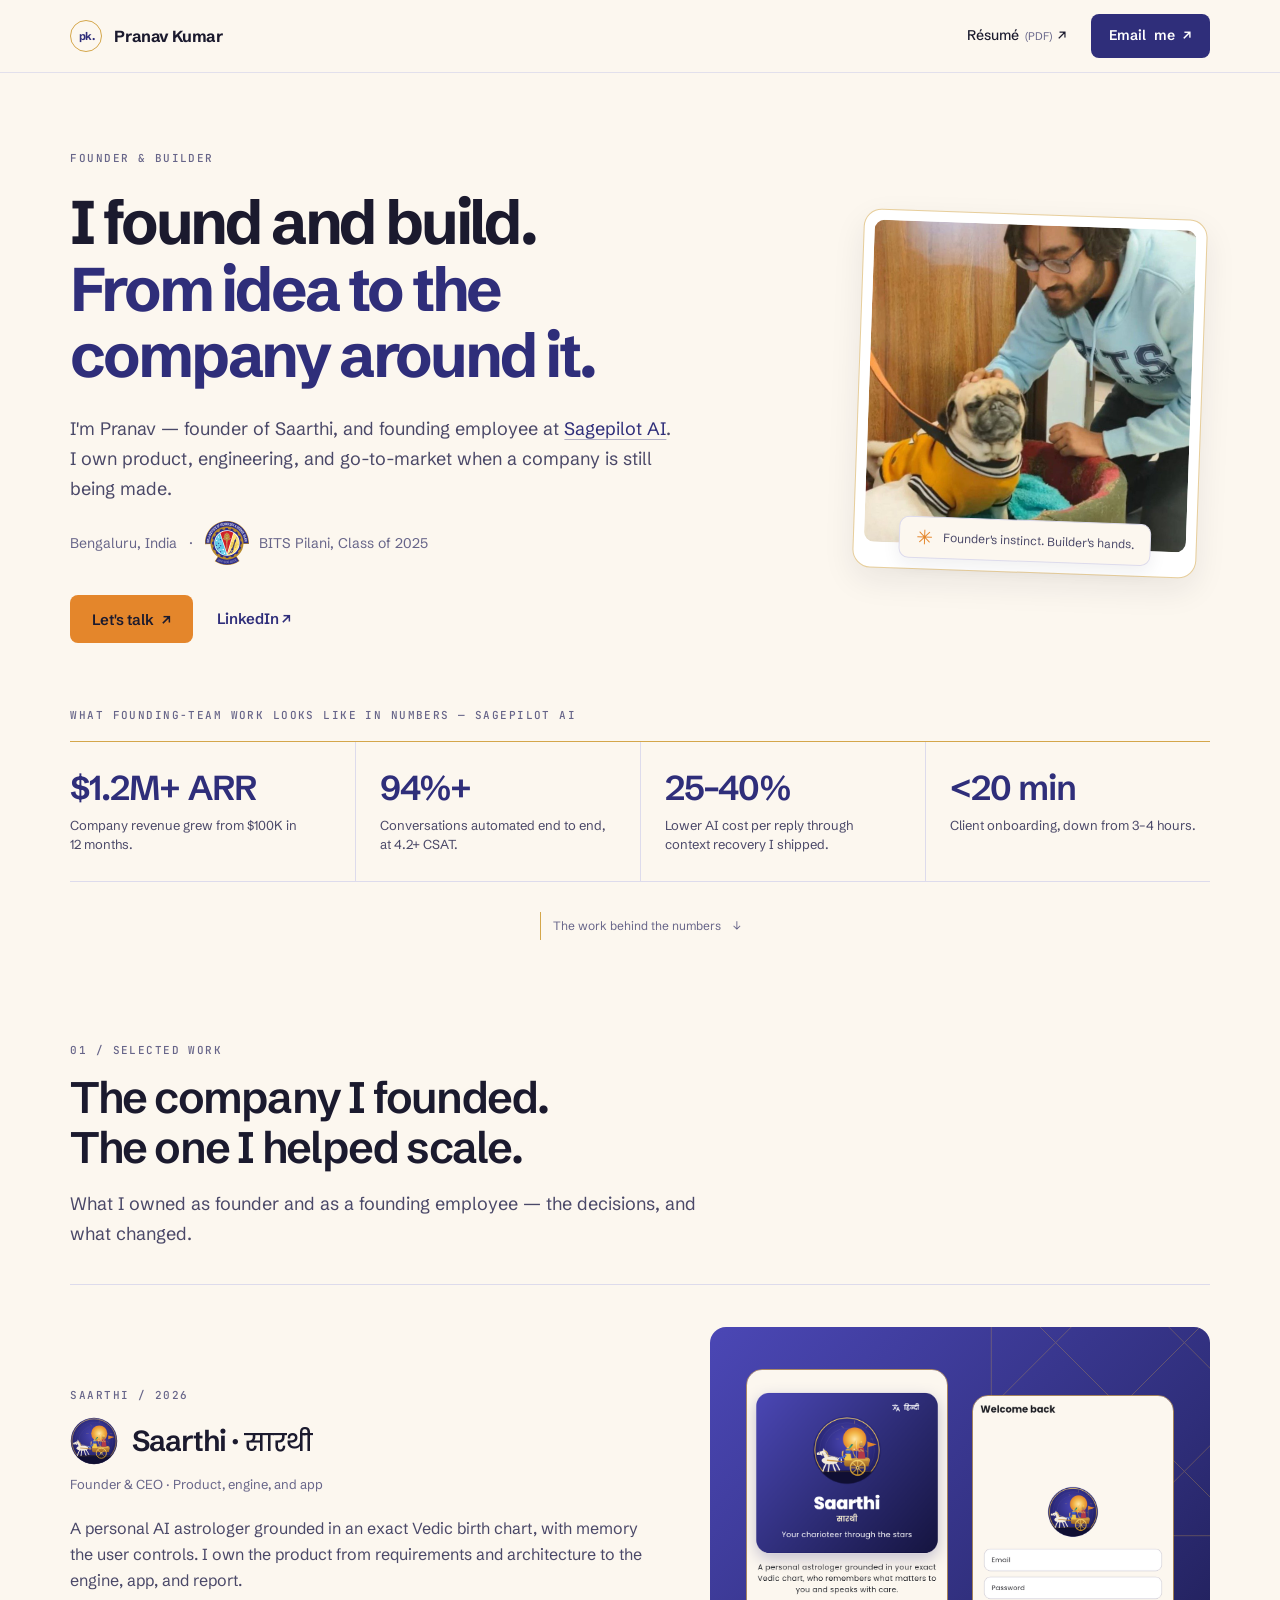
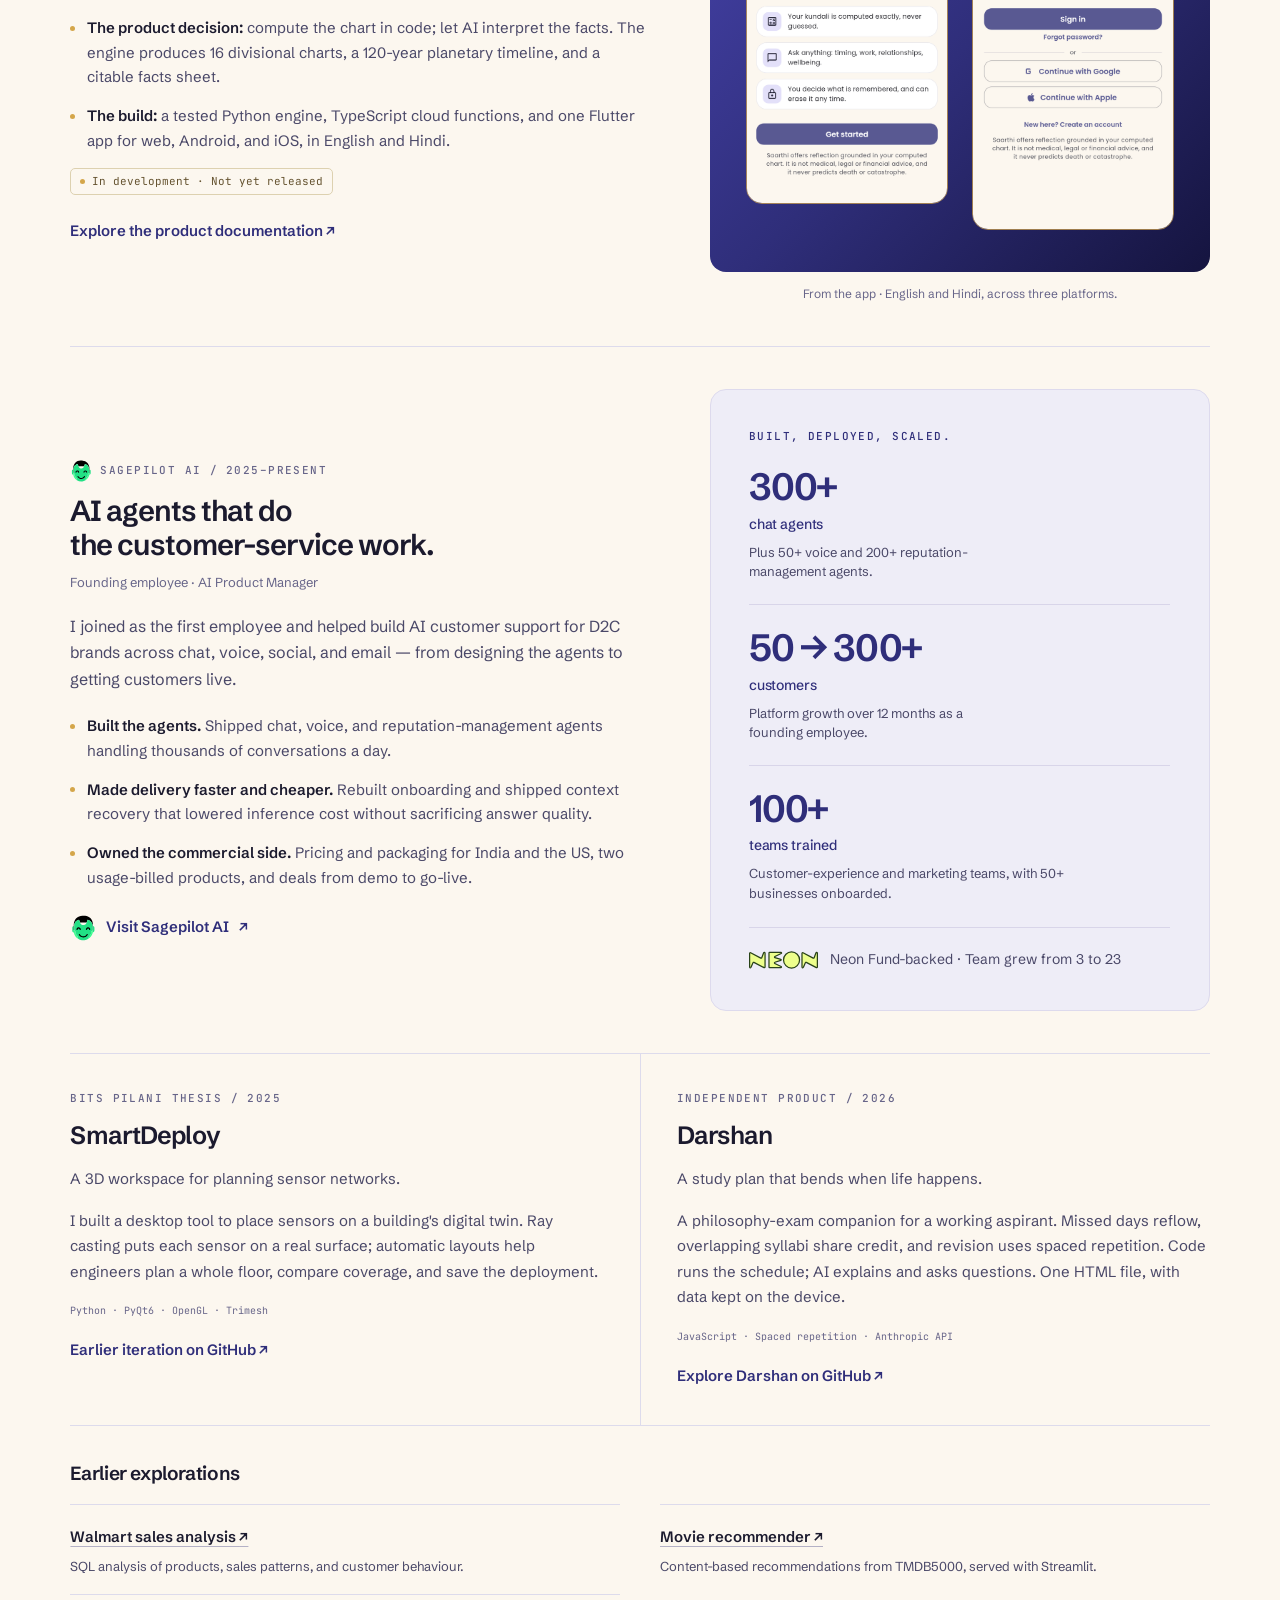
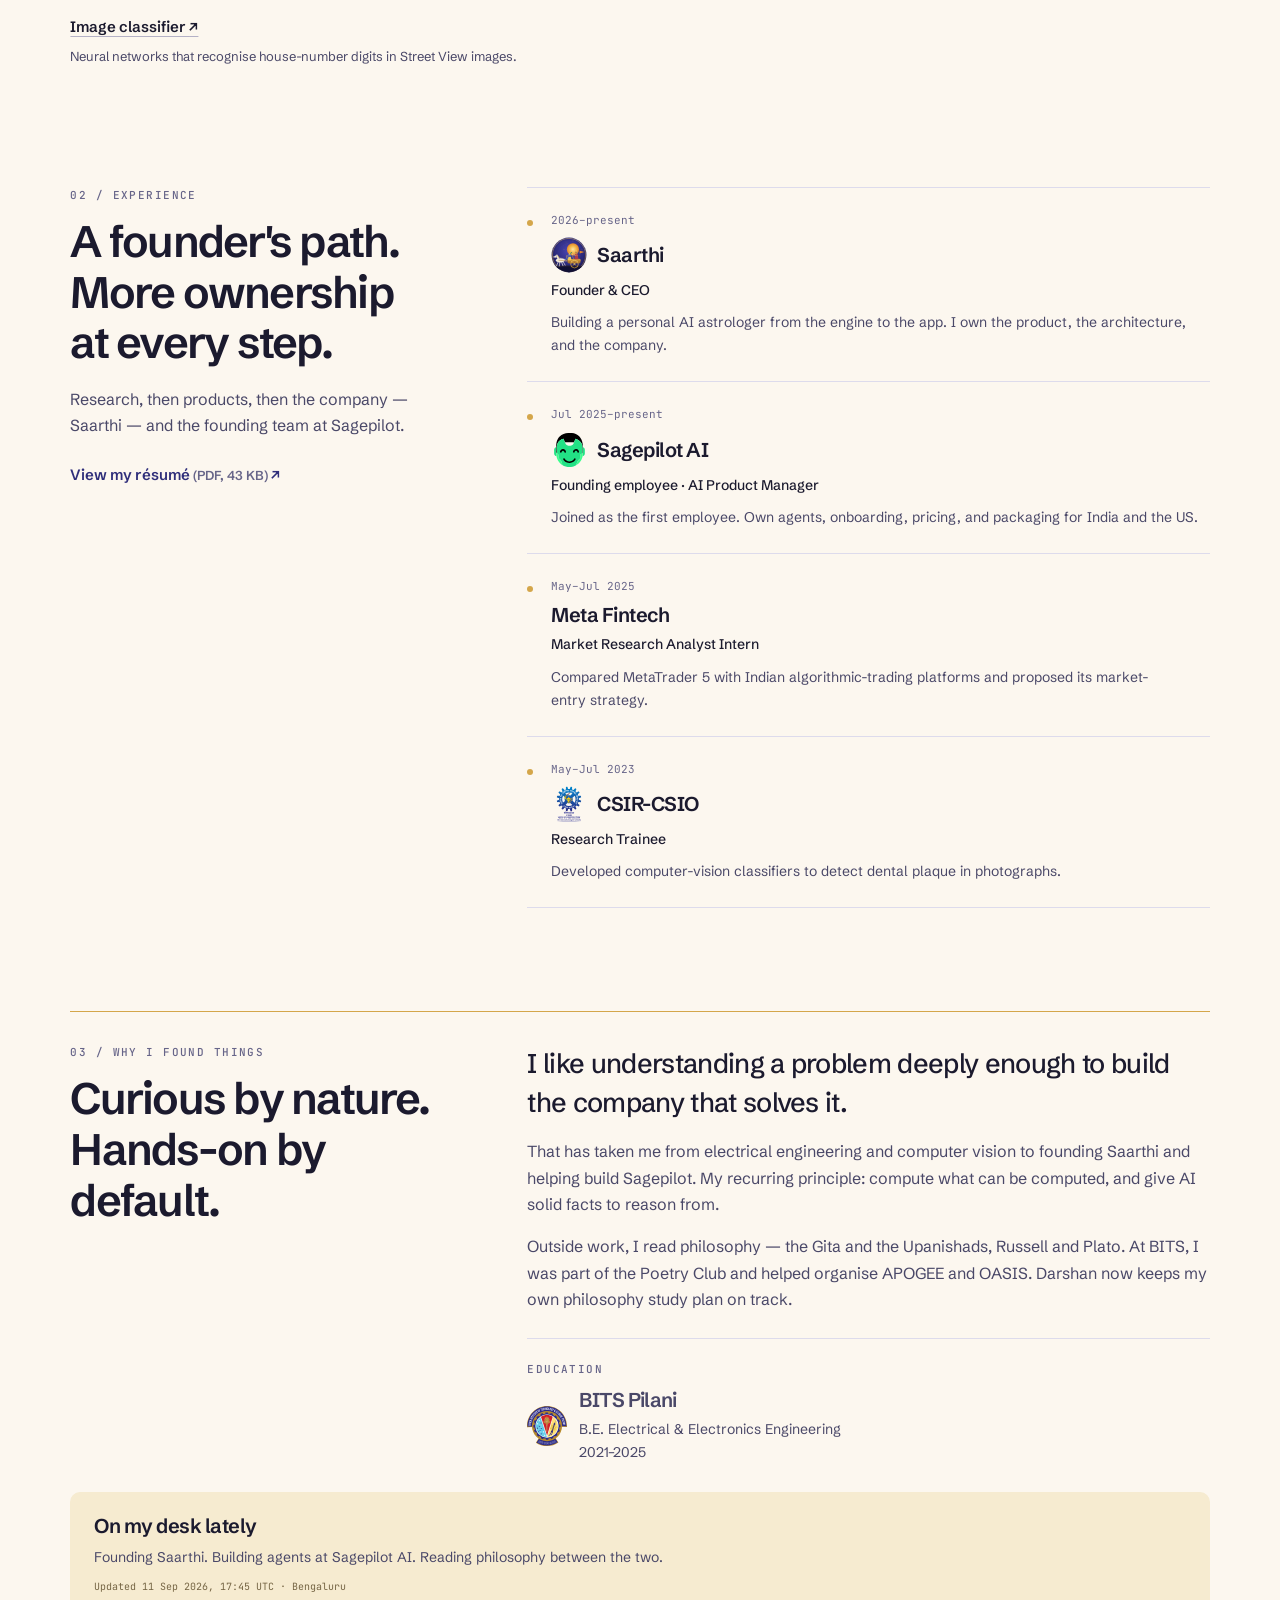
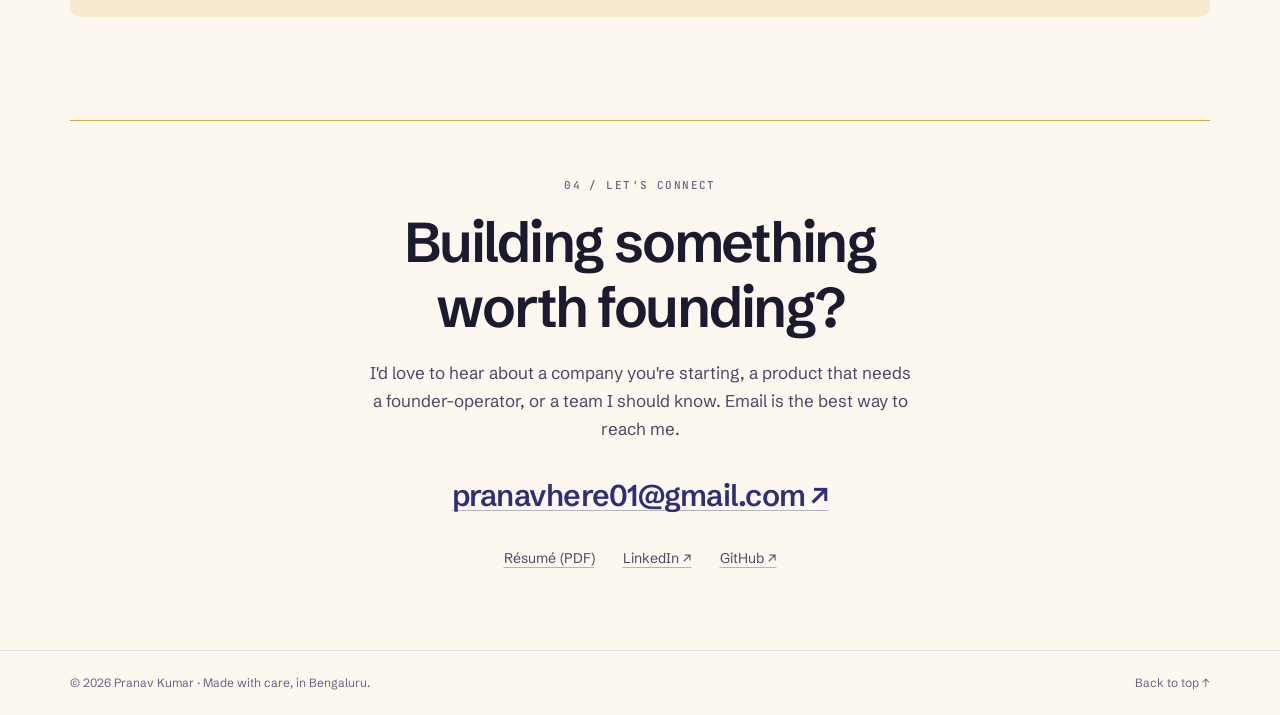
==== commit cf3c5b6b: "Add official CSIR, Sagepilot, Saarthi, and Neon Fund marks. Put CSIR’s emblem on CSIR-CSIO, company " ====
--- a/index.html
+++ b/index.html
@@ -23,7 +23,7 @@
   <link rel="preconnect" href="https://fonts.gstatic.com" crossorigin>
   <link rel="preload" as="image" href="images/pranav.jpg" fetchpriority="high">
   <link rel="stylesheet" href="https://fonts.googleapis.com/css2?family=Schibsted+Grotesk:wght@400..700&family=JetBrains+Mono:wght@500&family=Poppins:wght@500;700&display=swap">
-  <link rel="stylesheet" href="css/site.css?v=5">
+  <link rel="stylesheet" href="css/site.css?v=6">
 </head>
 <body id="top">
   <a class="skip" href="#main">Skip to content</a>
@@ -100,7 +100,7 @@
 
       <article class="project project--sagepilot" id="sagepilot" aria-labelledby="sagepilot-h">
         <div class="project-content">
-          <p class="eyebrow">Sagepilot AI <span aria-hidden="true">/</span> 2025–present</p>
+          <p class="eyebrow org-title"><img src="images/sagepilot-mark.svg" width="22" height="22" alt="">Sagepilot AI <span aria-hidden="true">/</span> 2025–present</p>
           <h3 id="sagepilot-h">AI agents that do <br class="break-lg">the customer-service work.</h3>
           <p class="project-role">Founding employee · AI Product Manager</p>
           <p>I joined as the first employee and helped build AI customer support for D2C brands across chat, voice, social, and email — from designing the agents to getting customers live.</p>
@@ -118,7 +118,7 @@
             <div><dt>50 → 300+<span>customers</span></dt><dd>Platform growth over 12 months as a founding employee.</dd></div>
             <div><dt>100+<span>teams trained</span></dt><dd>Customer-experience and marketing teams, with 50+ businesses onboarded.</dd></div>
           </dl>
-          <p class="panel-footnote">Neon Fund-backed · Team grew from 3 to 23</p>
+          <p class="panel-footnote"><img class="neon-logo" src="images/neon-fund.svg" width="112" height="29" alt="Neon Fund">Neon Fund-backed · Team grew from 3 to 23</p>
         </aside>
       </article>
 
@@ -160,13 +160,13 @@
       <ol class="timeline">
         <li>
           <p class="timeline-date">2026–present</p>
-          <h3>Saarthi</h3>
+          <div class="org-title"><img src="images/saarthi-emblem.svg" width="36" height="36" alt=""><h3>Saarthi</h3></div>
           <p class="timeline-role">Founder &amp; CEO</p>
           <p>Building a personal AI astrologer from the engine to the app. I own the product, the architecture, and the company.</p>
         </li>
         <li>
           <p class="timeline-date">Jul 2025–present</p>
-          <h3>Sagepilot AI</h3>
+          <div class="org-title"><img src="images/sagepilot-mark.svg" width="36" height="36" alt=""><h3>Sagepilot AI</h3></div>
           <p class="timeline-role">Founding employee · AI Product Manager</p>
           <p>Joined as the first employee. Own agents, onboarding, pricing, and packaging for India and the US.</p>
         </li>
@@ -178,7 +178,7 @@
         </li>
         <li>
           <p class="timeline-date">May–Jul 2023</p>
-          <h3>CSIR-CSIO</h3>
+          <div class="org-title"><img src="images/csir.svg" width="36" height="36" alt="CSIR"><h3>CSIR-CSIO</h3></div>
           <p class="timeline-role">Research Trainee</p>
           <p>Developed computer-vision classifiers to detect dental plaque in photographs.</p>
         </li>
--- a/css/site.css
+++ b/css/site.css
@@ -53,7 +53,7 @@
 h1, h2, h3, h4, p, dl, dt, dd, ul, ol, figure, blockquote, address { margin: 0; }
 ul, ol { padding: 0; list-style: none; }
 img { display: block; max-width: 100%; height: auto; }
-.school-logo, .brand-cta-logo, .product-title > img, .school-heading > img {
+.school-logo, .brand-cta-logo, .product-title > img, .school-heading > img, .org-title > img {
   max-width: none;
   height: auto;
 }
@@ -197,8 +197,9 @@
 .deployment-stats dt { color: var(--indigo); font-size: clamp(25px, 3vw, 38px); font-weight: 620; line-height: 1.1; letter-spacing: -.05em; }
 .deployment-stats dt span { display: block; margin-top: 6px; font-size: 14px; line-height: 1.5; letter-spacing: -.01em; font-weight: 500; }
 .deployment-stats dd { max-width: 320px; margin-top: 8px; color: var(--muted); font-size: 13px; line-height: 1.5; }
-.panel-footnote { margin-top: 24px; padding-top: 20px; border-top: 1px solid #D8D5E9; color: var(--muted); font-size: 14px; line-height: 1.7; }
+.panel-footnote { margin-top: 24px; padding-top: 20px; border-top: 1px solid #D8D5E9; color: var(--muted); font-size: 14px; line-height: 1.7; display: flex; flex-wrap: wrap; align-items: center; gap: 10px 12px; }
 .panel-footnote strong { color: var(--indigo); }
+.neon-logo { height: 18px; width: auto; max-width: 96px; flex: 0 0 auto; display: block; }
 .product-title { display: flex; align-items: center; gap: 14px; }
 .product-title > img { width: 48px; height: 48px; flex: 0 0 auto; }
 .product-title h3 :lang(hi) { font-size: .85em; font-weight: 500; }
@@ -239,6 +240,10 @@
 .timeline > li::before, .timeline > article::before, .timeline > div::before { content: ""; position: absolute; top: 32px; left: 0; width: 6px; height: 6px; border-radius: 50%; background: var(--gold); }
 .timeline-date { margin-bottom: 9px; color: var(--muted-2); font-family: var(--font-mono); font-size: 11px; line-height: 1.5; }
 .timeline h3 { font-size: 20px; letter-spacing: -.025em; }
+.org-title { display: flex; align-items: center; gap: 10px; }
+.org-title > img { width: 36px; height: 36px; flex: 0 0 36px; object-fit: contain; }
+.eyebrow.org-title { gap: 8px; margin-bottom: 12px; }
+.eyebrow.org-title > img { width: 22px; height: 22px; flex: 0 0 22px; }
 .timeline > li > p:not(.timeline-date):not(.timeline-role) { margin-top: 9px; color: var(--muted); font-size: 14px; line-height: 1.65; }
 .timeline-role { margin-top: 6px; color: var(--ink); font-size: 14px; font-weight: 500; }
 .company-note { margin-top: 7px; color: var(--muted); font-size: 14px; line-height: 1.65; }
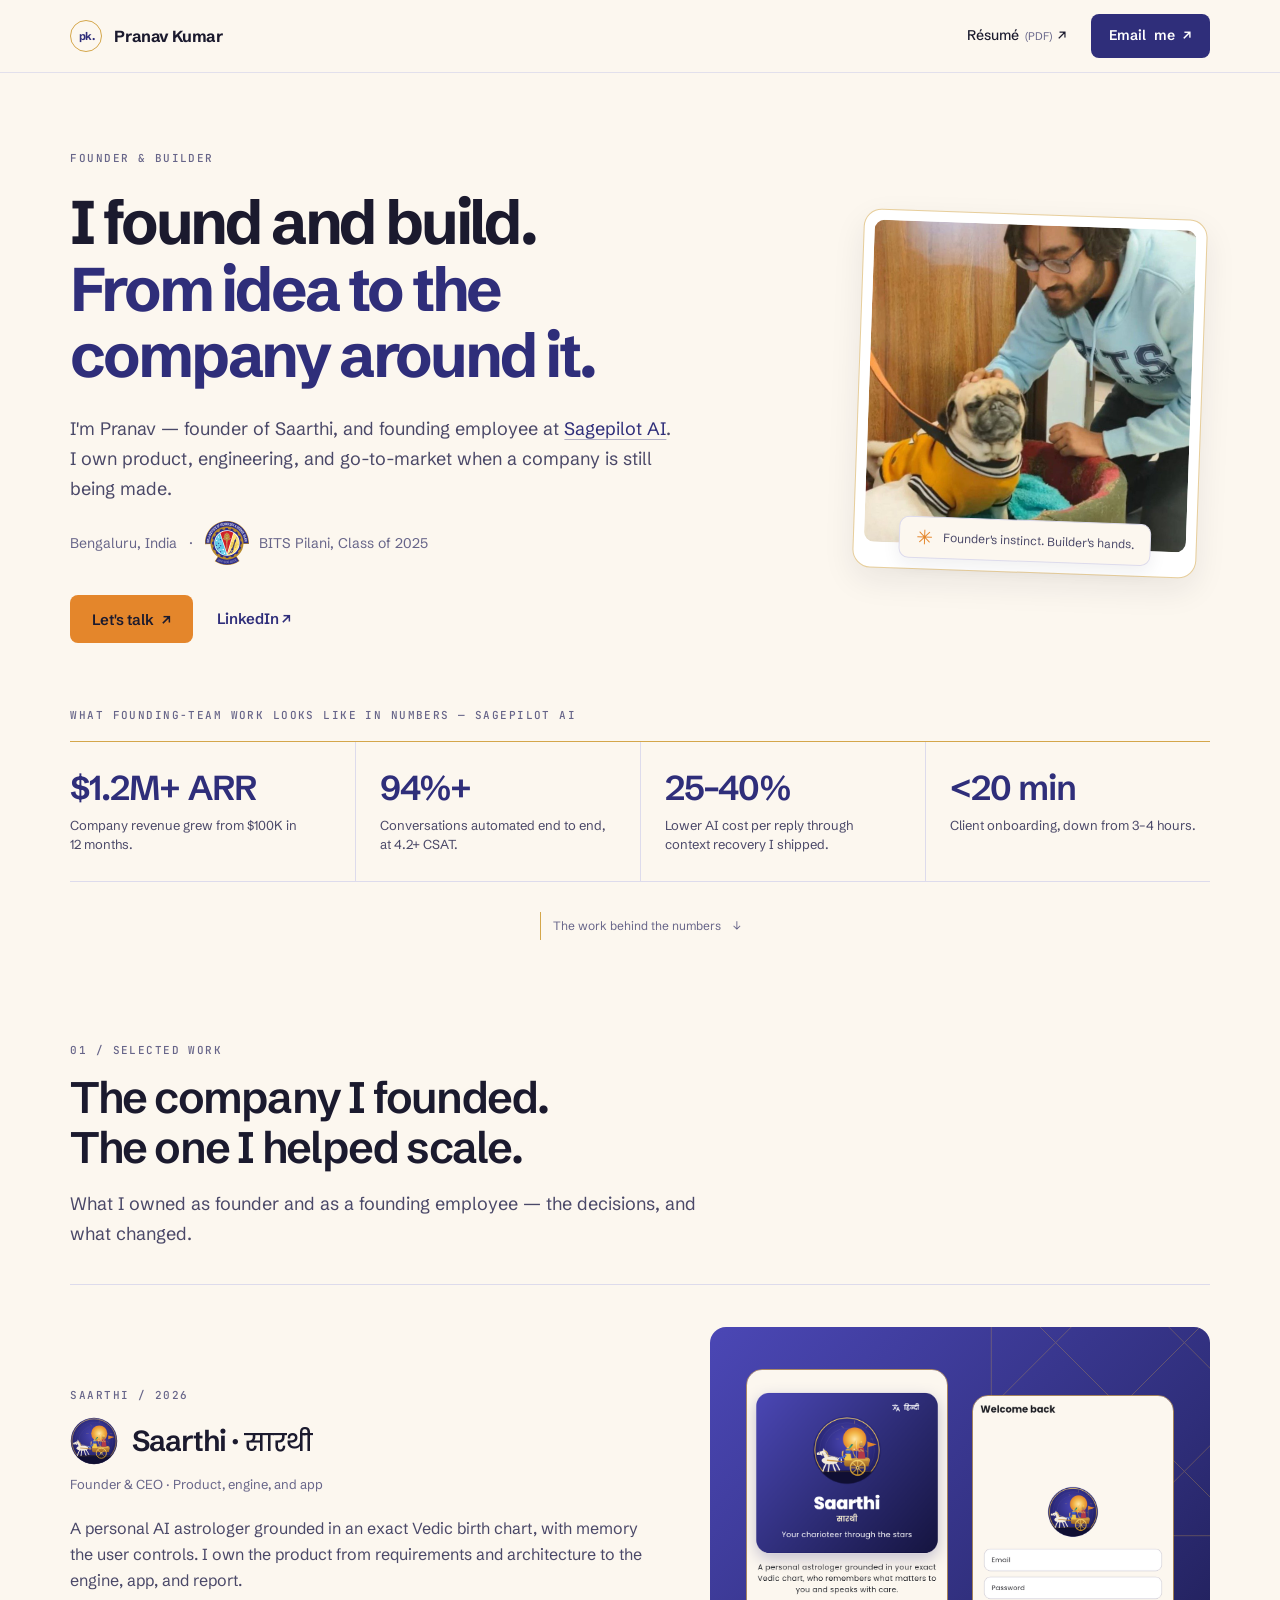
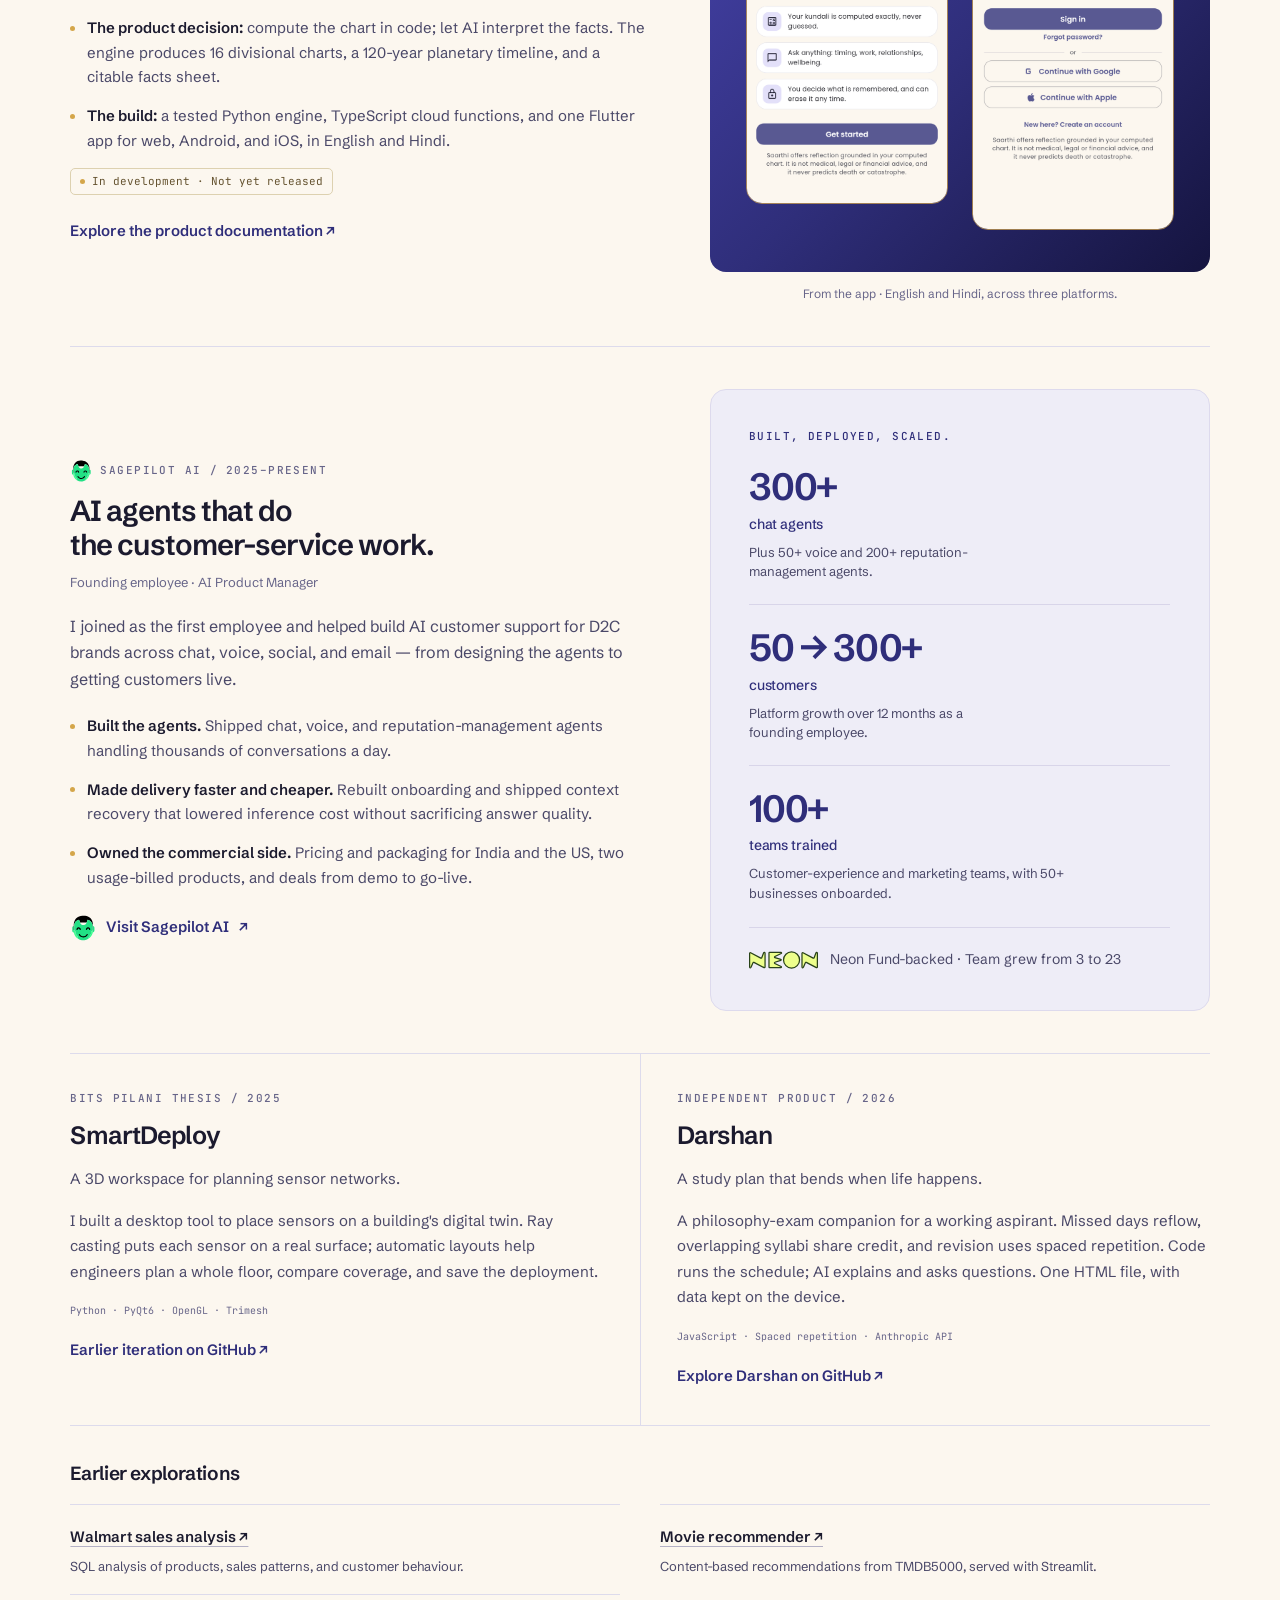
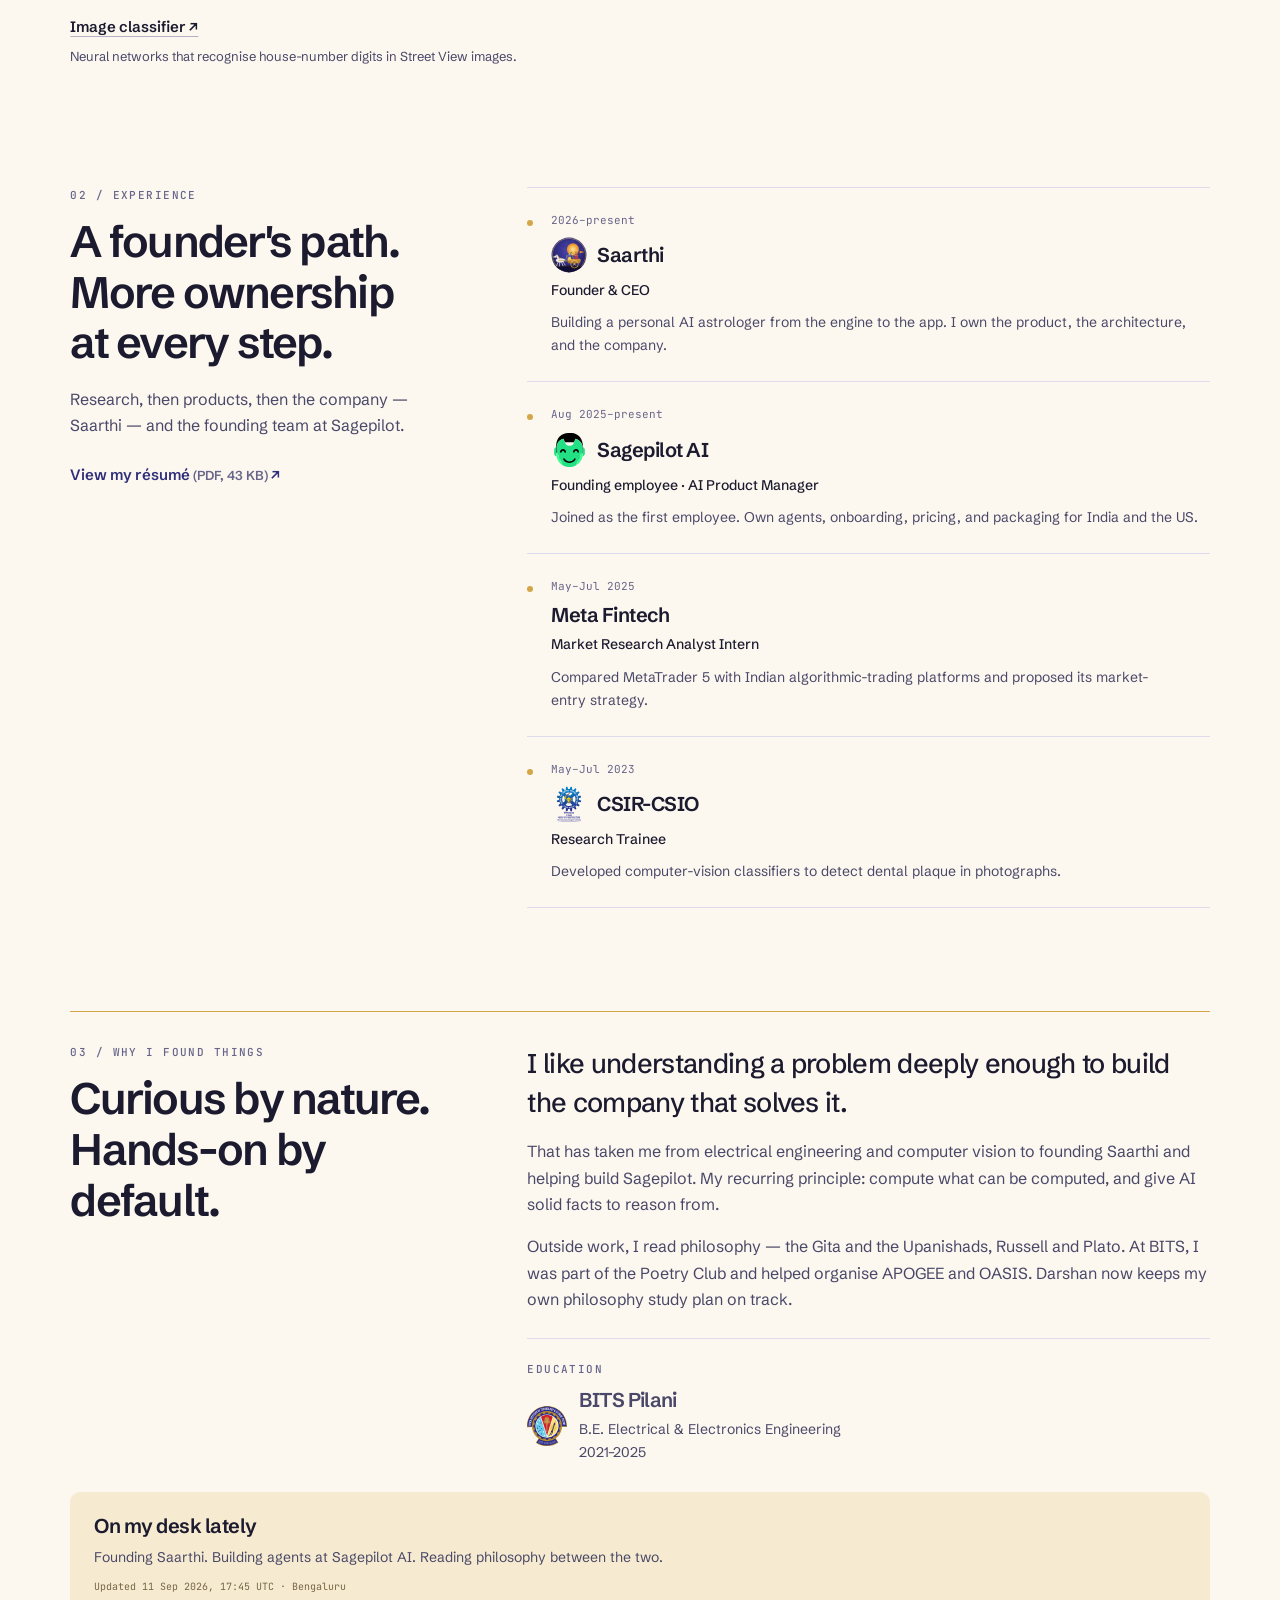
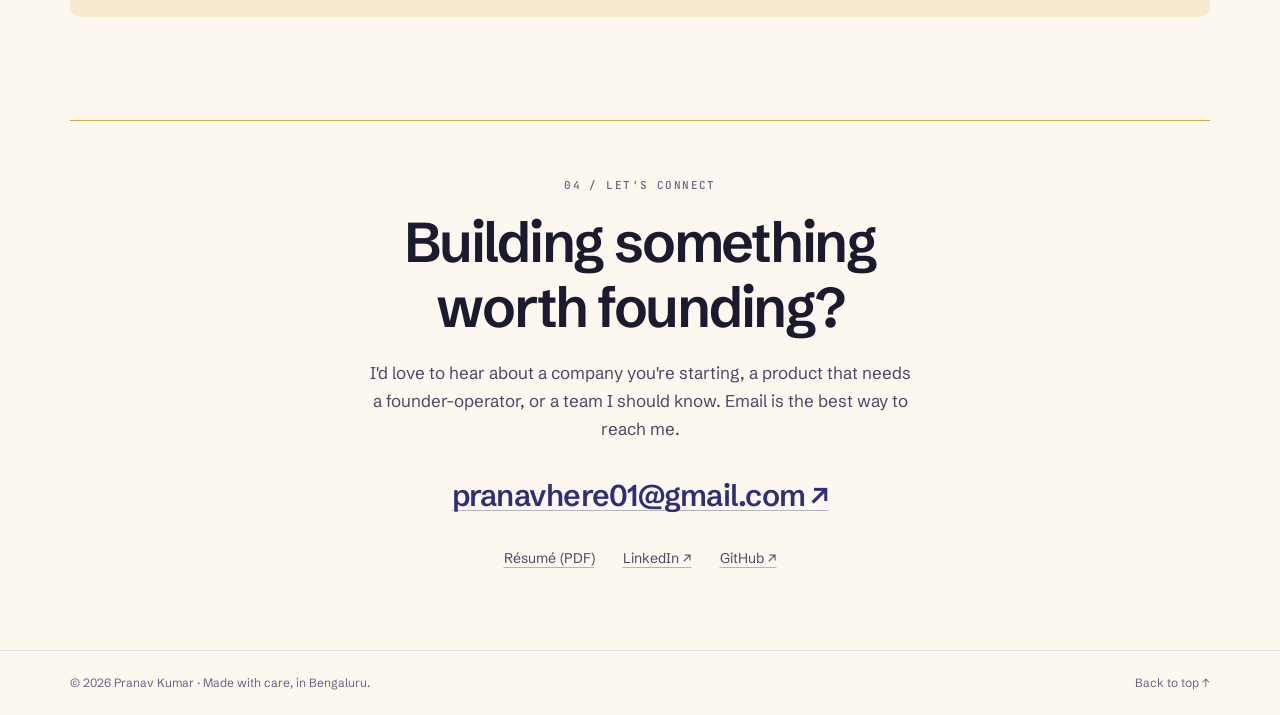
==== commit d8e1ce44: "Experience: Sagepilot AI starts Aug 2025 Co-Authored-By: Claude Fable 5.1 <noreply@anthropic.com>" ====
--- a/index.html
+++ b/index.html
@@ -165,7 +165,7 @@
           <p>Building a personal AI astrologer from the engine to the app. I own the product, the architecture, and the company.</p>
         </li>
         <li>
-          <p class="timeline-date">Jul 2025–present</p>
+          <p class="timeline-date">Aug 2025–present</p>
           <div class="org-title"><img src="images/sagepilot-mark.svg" width="36" height="36" alt=""><h3>Sagepilot AI</h3></div>
           <p class="timeline-role">Founding employee · AI Product Manager</p>
           <p>Joined as the first employee. Own agents, onboarding, pricing, and packaging for India and the US.</p>
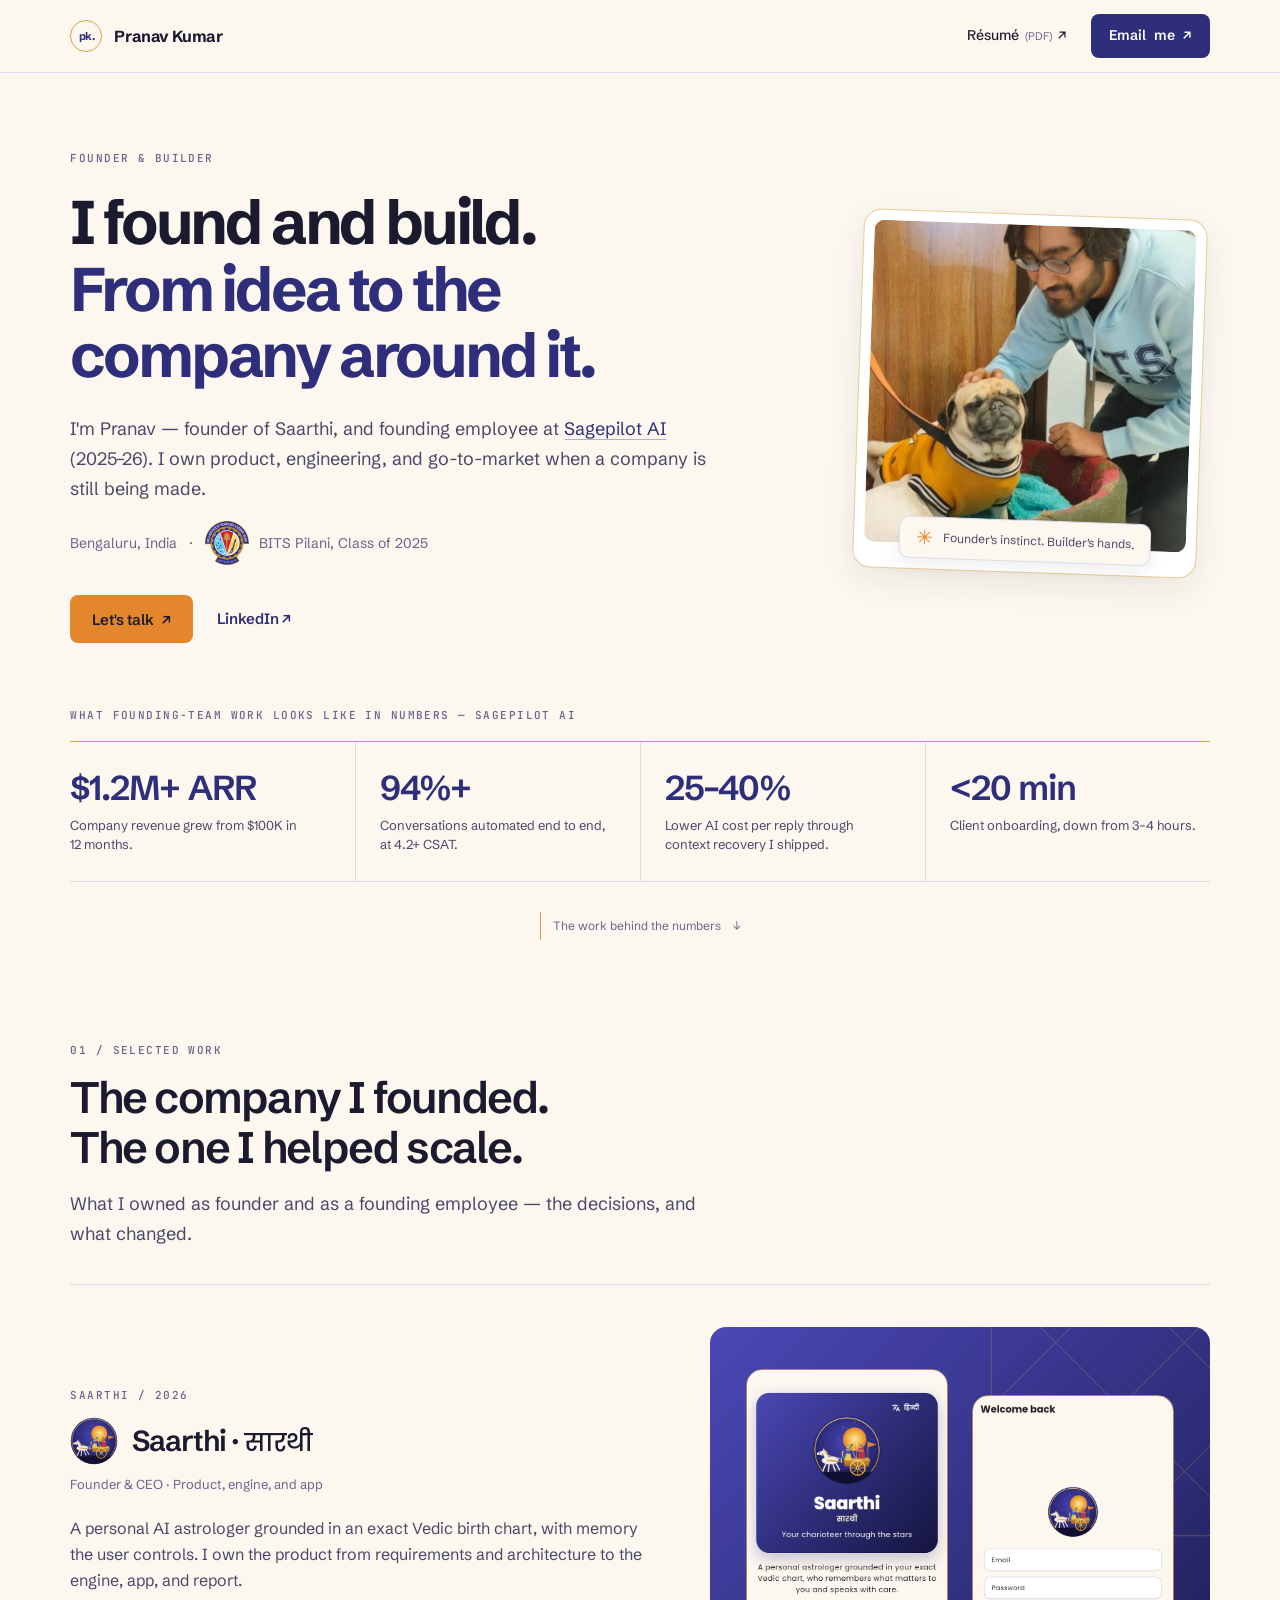
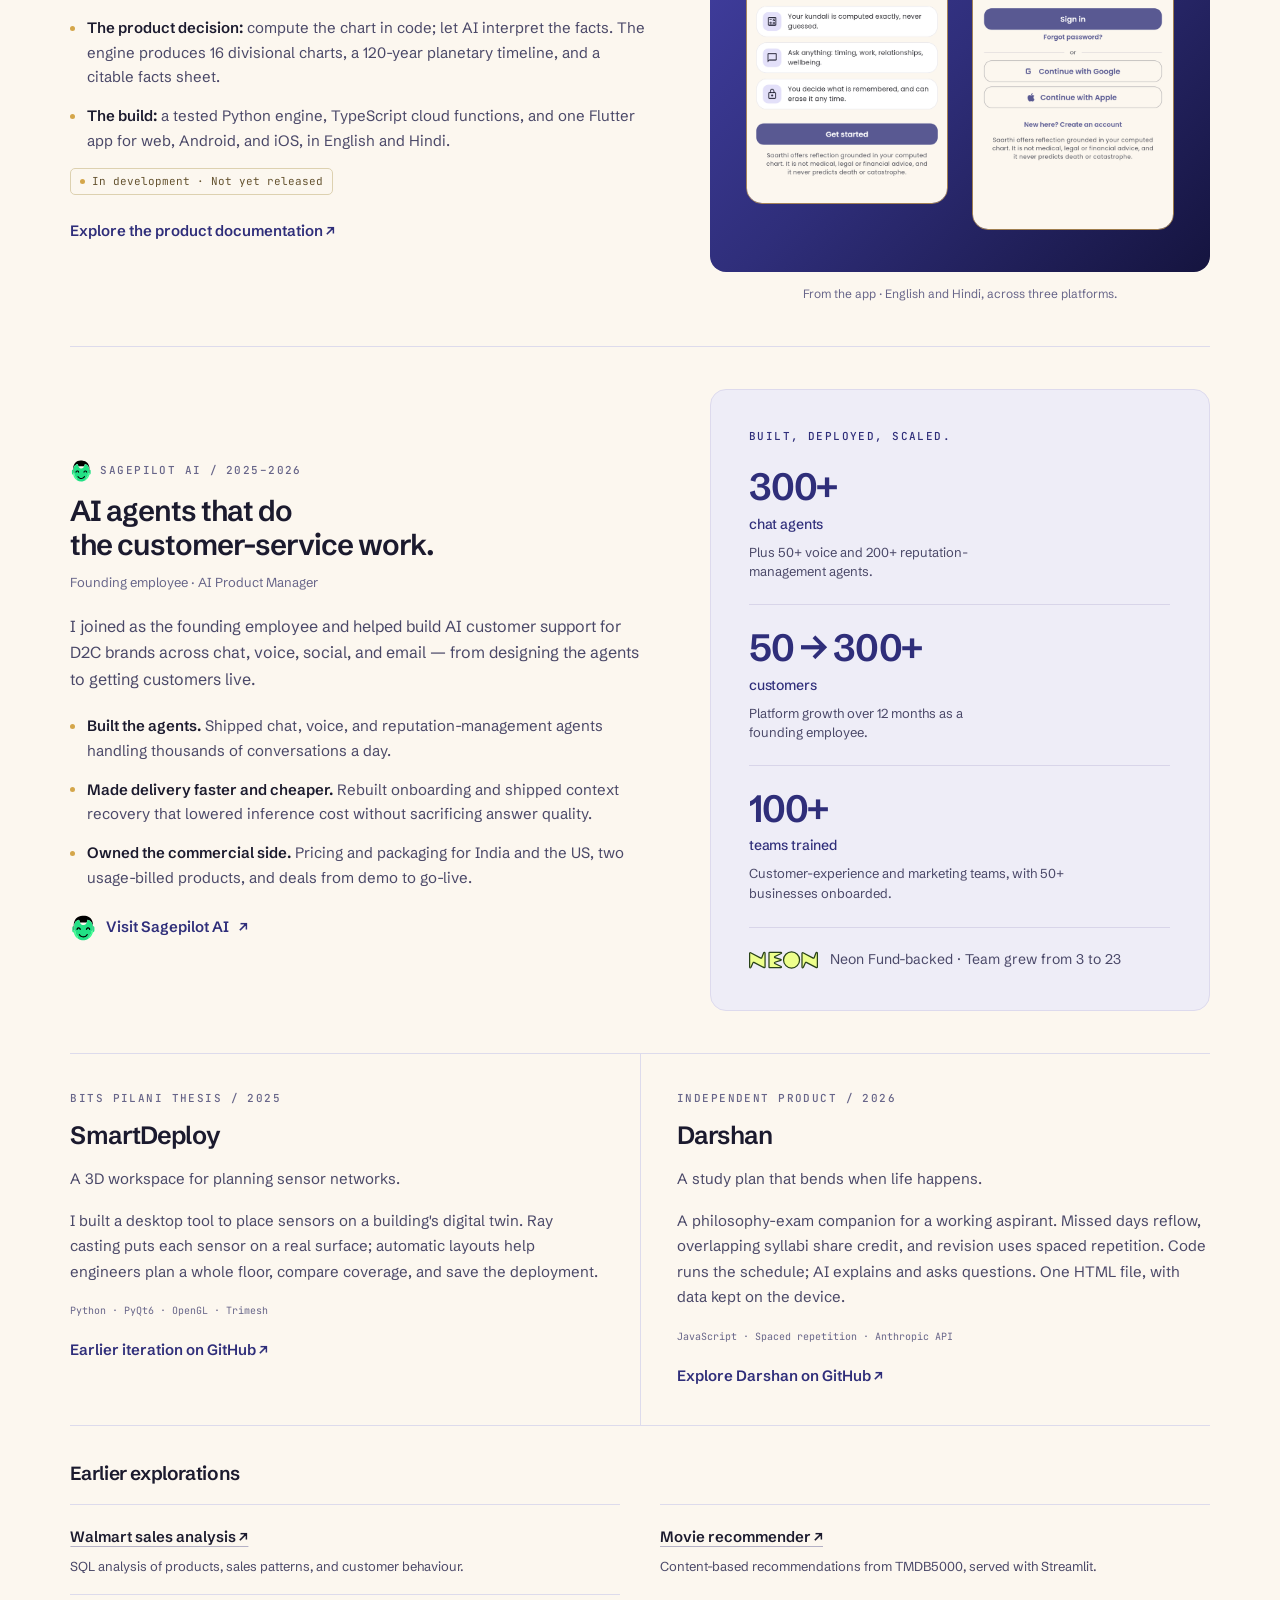
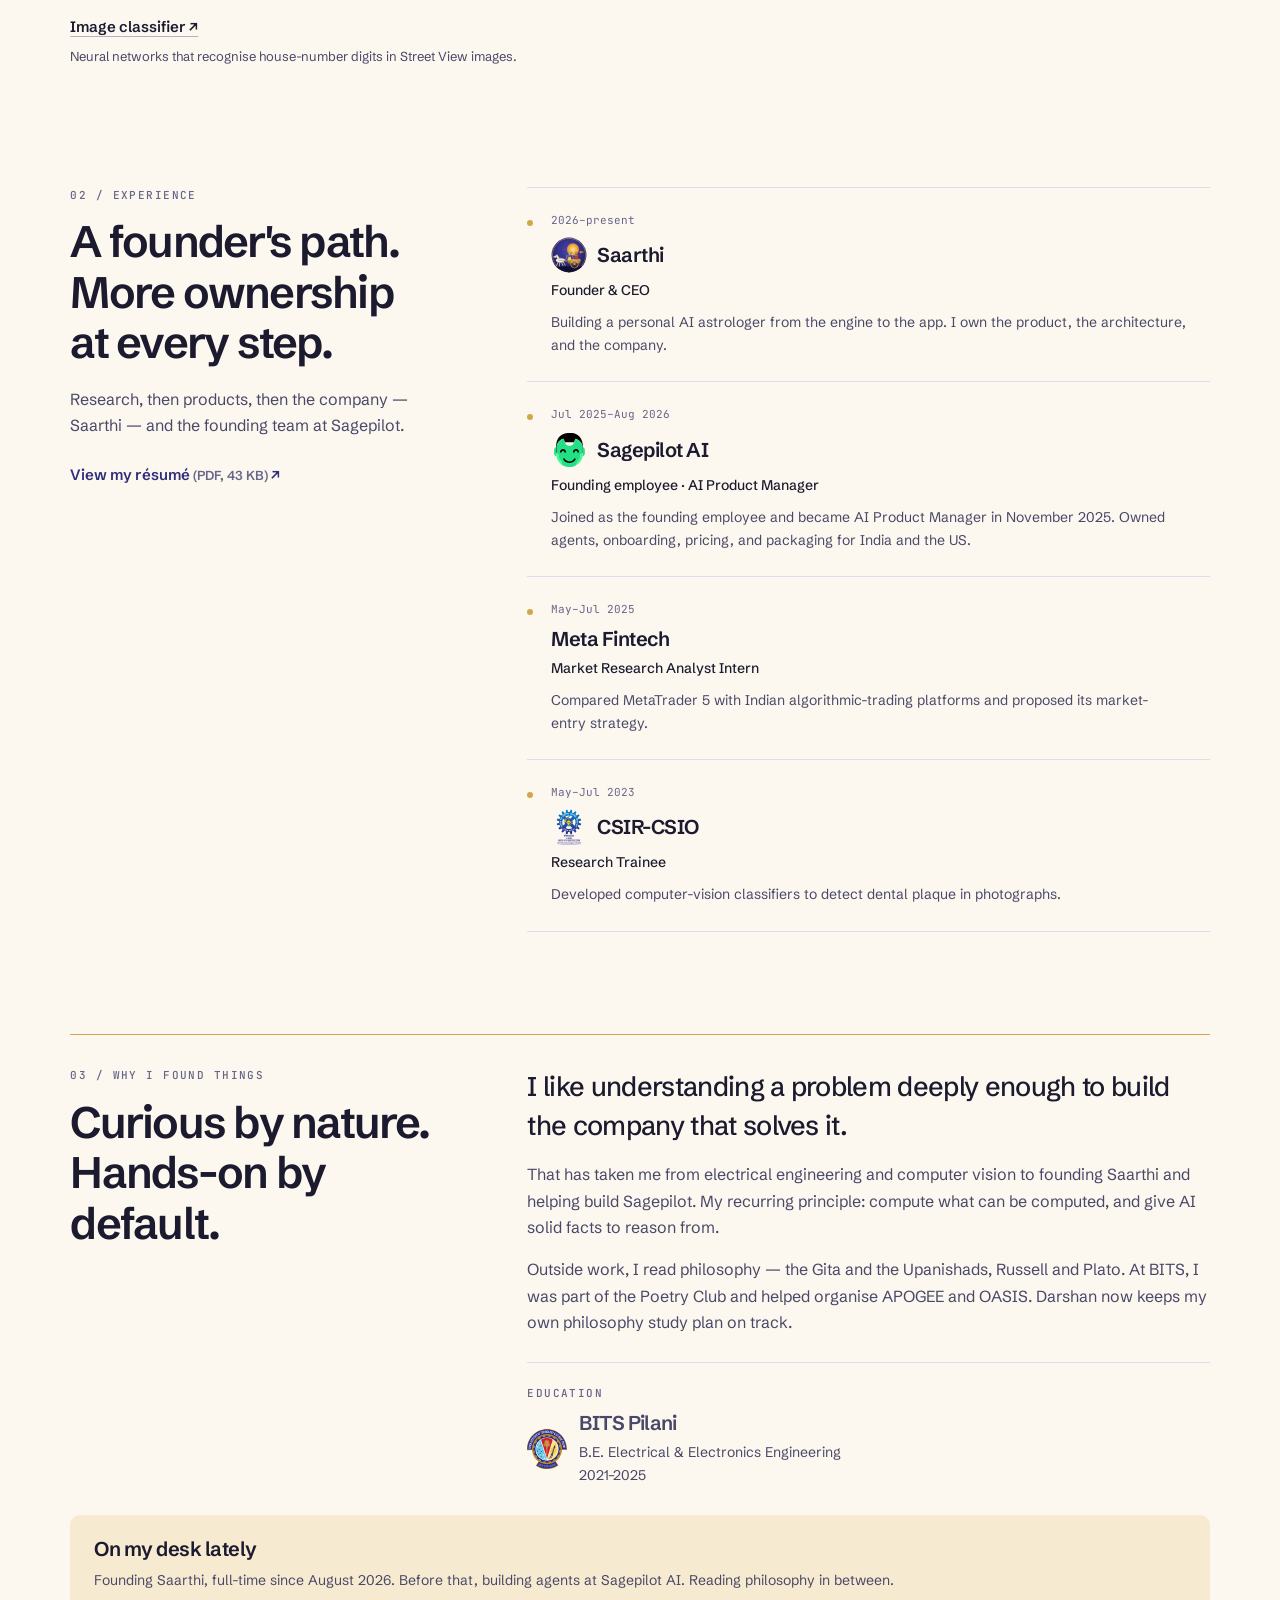
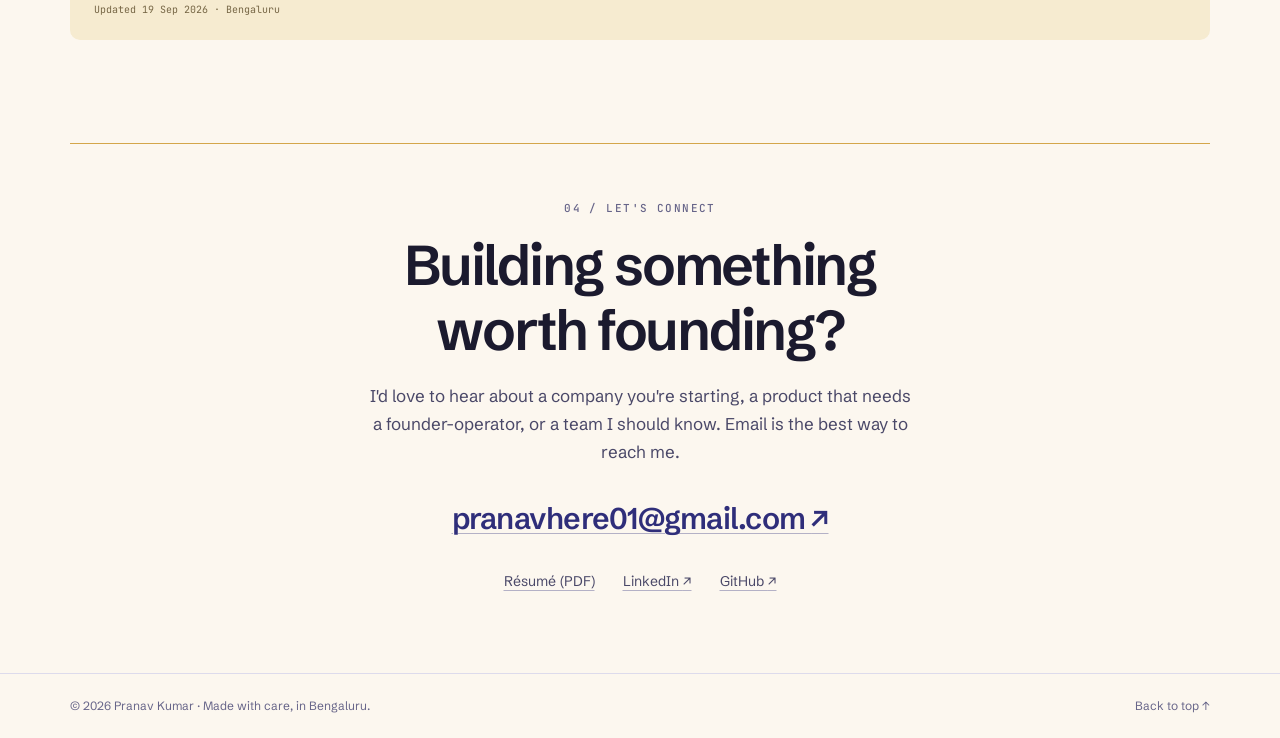
==== commit ddf4a73b: "Sagepilot AI role ended Aug 2026: dates and past tense; founding employee wording Co-Authored-By: Cl" ====
--- a/index.html
+++ b/index.html
@@ -9,11 +9,11 @@
   <meta name="color-scheme" content="light">
   <meta name="theme-color" content="#FCF7EF">
   <title>Pranav Kumar · Founder &amp; Builder</title>
-  <meta name="description" content="Pranav Kumar — founder of Saarthi, founding employee at Sagepilot AI, and BITS Pilani graduate. Products I started, products I scaled, in one scroll.">
+  <meta name="description" content="Pranav Kumar — founder of Saarthi, founding employee at Sagepilot AI (2025–26), and BITS Pilani graduate. Products I started, products I scaled, in one scroll.">
   <link rel="canonical" href="https://pranavhere01.github.io/">
   <meta property="og:type" content="website">
   <meta property="og:title" content="Pranav Kumar · Founder &amp; Builder">
-  <meta property="og:description" content="Founder of Saarthi. Founding employee at Sagepilot AI. I take AI products from idea to the business around them.">
+  <meta property="og:description" content="Founder of Saarthi. Founding employee at Sagepilot AI (2025–26). I take AI products from idea to the business around them.">
   <meta property="og:image" content="https://pranavhere01.github.io/images/og.jpg">
   <meta property="og:url" content="https://pranavhere01.github.io/">
   <meta property="og:site_name" content="Pranav Kumar">
@@ -43,7 +43,7 @@
         <div class="hero-text">
           <p class="eyebrow">Founder &amp; Builder</p>
           <h1 id="hero-h">I found and build. <br class="break-lg"><span>From idea to the company around it.</span></h1>
-          <p class="lead">I'm Pranav — founder of Saarthi, and founding employee at <a href="https://www.sagepilot.ai" rel="noopener">Sagepilot AI</a>. I own product, engineering, and go-to-market when a company is still being made.</p>
+          <p class="lead">I'm Pranav — founder of Saarthi, and founding employee at <a href="https://www.sagepilot.ai" rel="noopener">Sagepilot AI</a> (2025–26). I own product, engineering, and go-to-market when a company is still being made.</p>
           <p class="hero-context">Bengaluru, India <span aria-hidden="true">·</span> <span class="hero-school"><img class="school-logo" src="images/bits-pilani.svg" width="44" height="44" alt="BITS Pilani">BITS Pilani, Class of 2025</span></p>
           <div class="hero-actions">
             <a class="btn-primary" href="mailto:pranavhere01@gmail.com">Let's talk <span aria-hidden="true">↗</span></a>
@@ -100,10 +100,10 @@
 
       <article class="project project--sagepilot" id="sagepilot" aria-labelledby="sagepilot-h">
         <div class="project-content">
-          <p class="eyebrow org-title"><img src="images/sagepilot-mark.svg" width="22" height="22" alt="">Sagepilot AI <span aria-hidden="true">/</span> 2025–present</p>
+          <p class="eyebrow org-title"><img src="images/sagepilot-mark.svg" width="22" height="22" alt="">Sagepilot AI <span aria-hidden="true">/</span> 2025–2026</p>
           <h3 id="sagepilot-h">AI agents that do <br class="break-lg">the customer-service work.</h3>
           <p class="project-role">Founding employee · AI Product Manager</p>
-          <p>I joined as the first employee and helped build AI customer support for D2C brands across chat, voice, social, and email — from designing the agents to getting customers live.</p>
+          <p>I joined as the founding employee and helped build AI customer support for D2C brands across chat, voice, social, and email — from designing the agents to getting customers live.</p>
           <ul class="outcomes">
             <li><strong>Built the agents.</strong> Shipped chat, voice, and reputation-management agents handling thousands of conversations a day.</li>
             <li><strong>Made delivery faster and cheaper.</strong> Rebuilt onboarding and shipped context recovery that lowered inference cost without sacrificing answer quality.</li>
@@ -165,10 +165,10 @@
           <p>Building a personal AI astrologer from the engine to the app. I own the product, the architecture, and the company.</p>
         </li>
         <li>
-          <p class="timeline-date">Aug 2025–present</p>
+          <p class="timeline-date">Jul 2025–Aug 2026</p>
           <div class="org-title"><img src="images/sagepilot-mark.svg" width="36" height="36" alt=""><h3>Sagepilot AI</h3></div>
           <p class="timeline-role">Founding employee · AI Product Manager</p>
-          <p>Joined as the first employee. Own agents, onboarding, pricing, and packaging for India and the US.</p>
+          <p>Joined as the founding employee and became AI Product Manager in November 2025. Owned agents, onboarding, pricing, and packaging for India and the US.</p>
         </li>
         <li>
           <p class="timeline-date">May–Jul 2025</p>
@@ -209,8 +209,8 @@
 
     <aside id="now" class="container now" aria-labelledby="now-h">
       <h2 id="now-h">On my desk lately</h2>
-      <p>Founding Saarthi. Building agents at Sagepilot AI. Reading philosophy between the two.</p>
-      <p class="updated">Updated <time datetime="2026-09-11T17:45:00Z">11 Sep 2026, 17:45 UTC</time> · Bengaluru</p>
+      <p>Founding Saarthi, full-time since August 2026. Before that, building agents at Sagepilot AI. Reading philosophy in between.</p>
+      <p class="updated">Updated <time datetime="2026-09-19">19 Sep 2026</time> · Bengaluru</p>
     </aside>
 
     <section id="contact" class="container section contact" aria-labelledby="contact-h">
